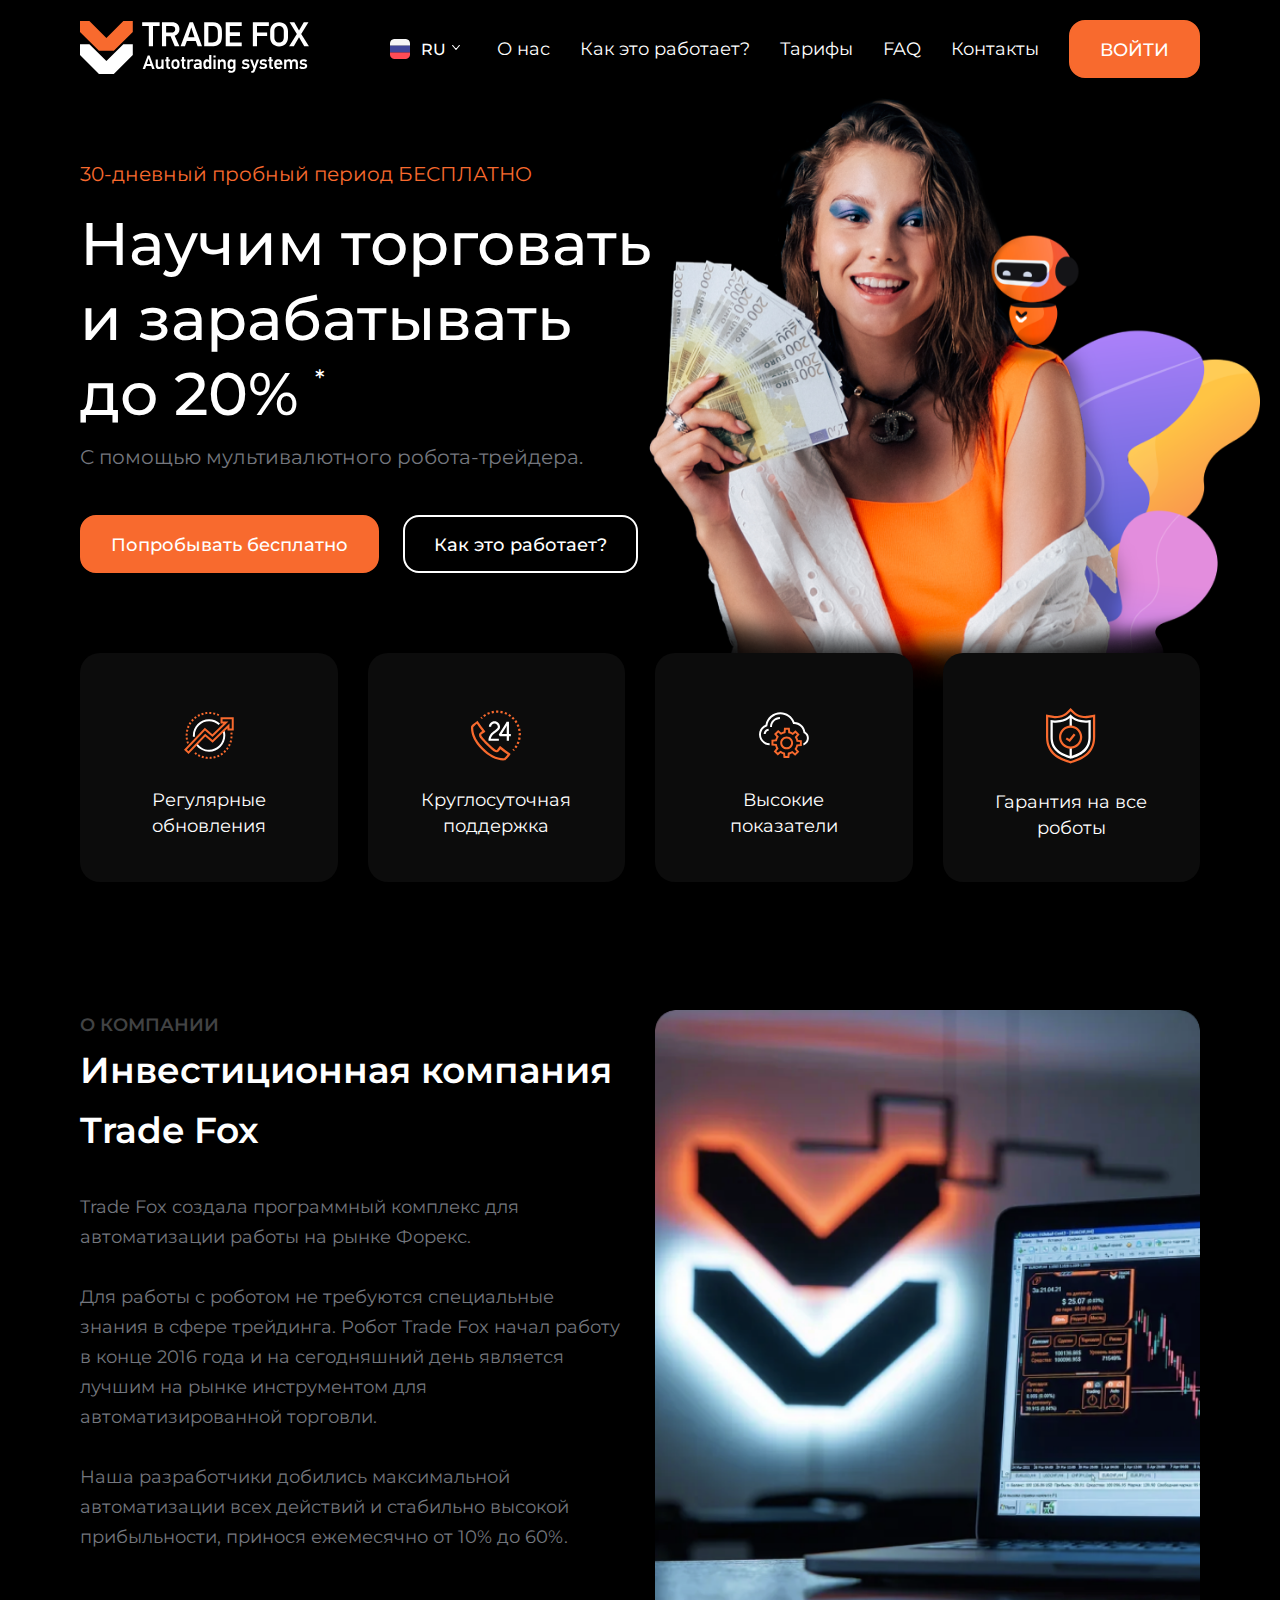
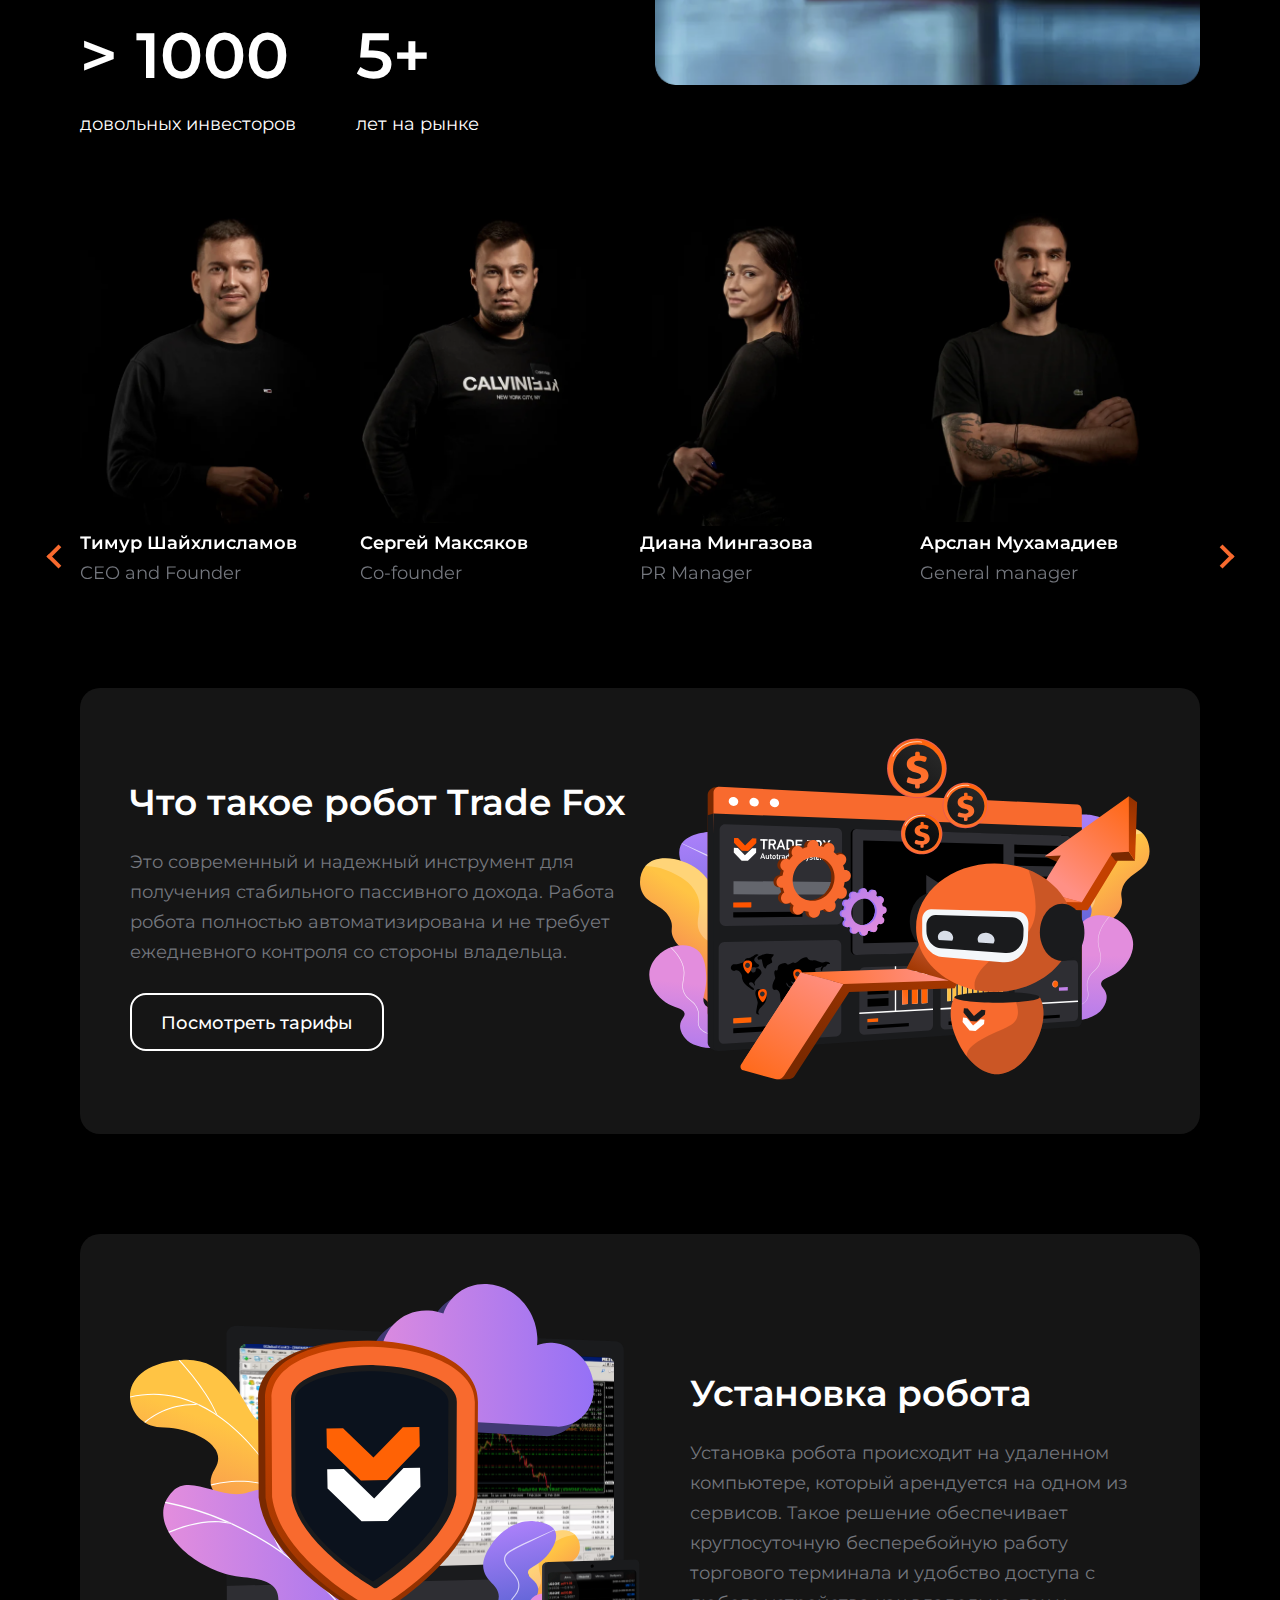
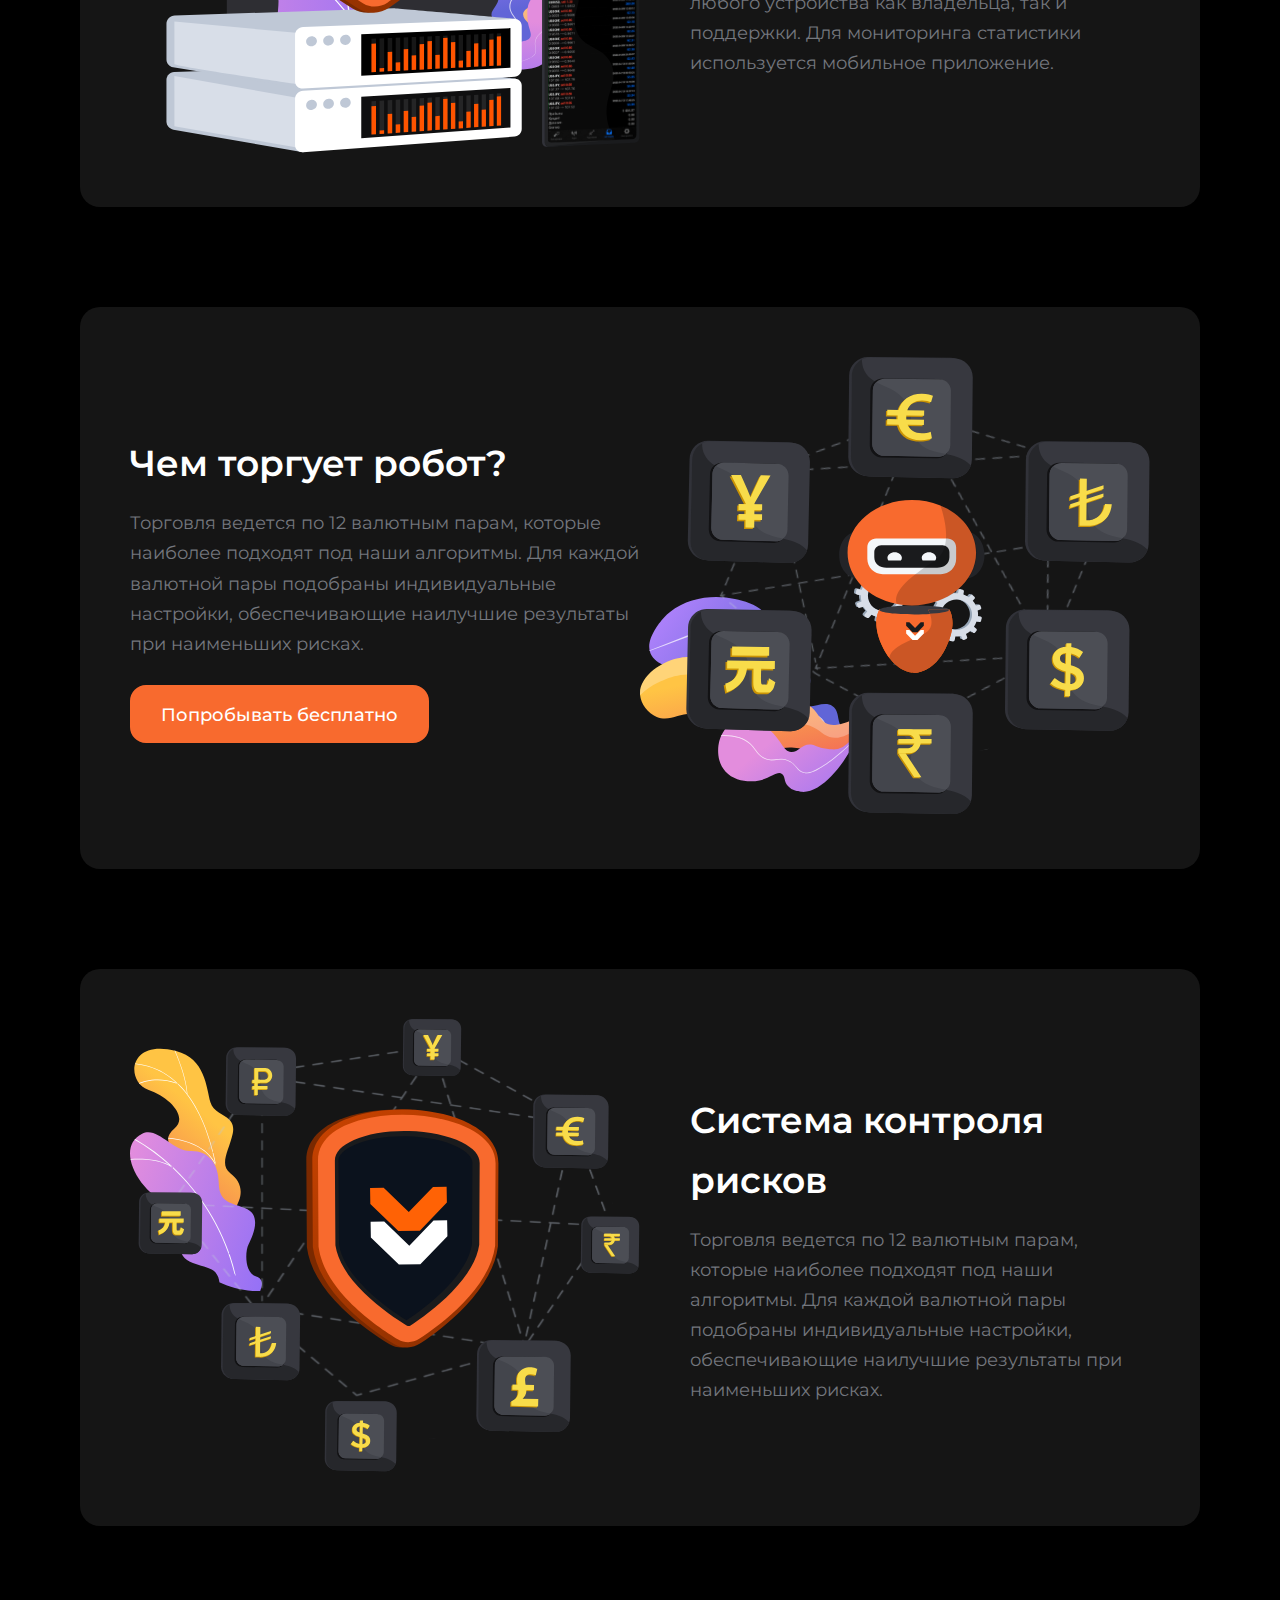
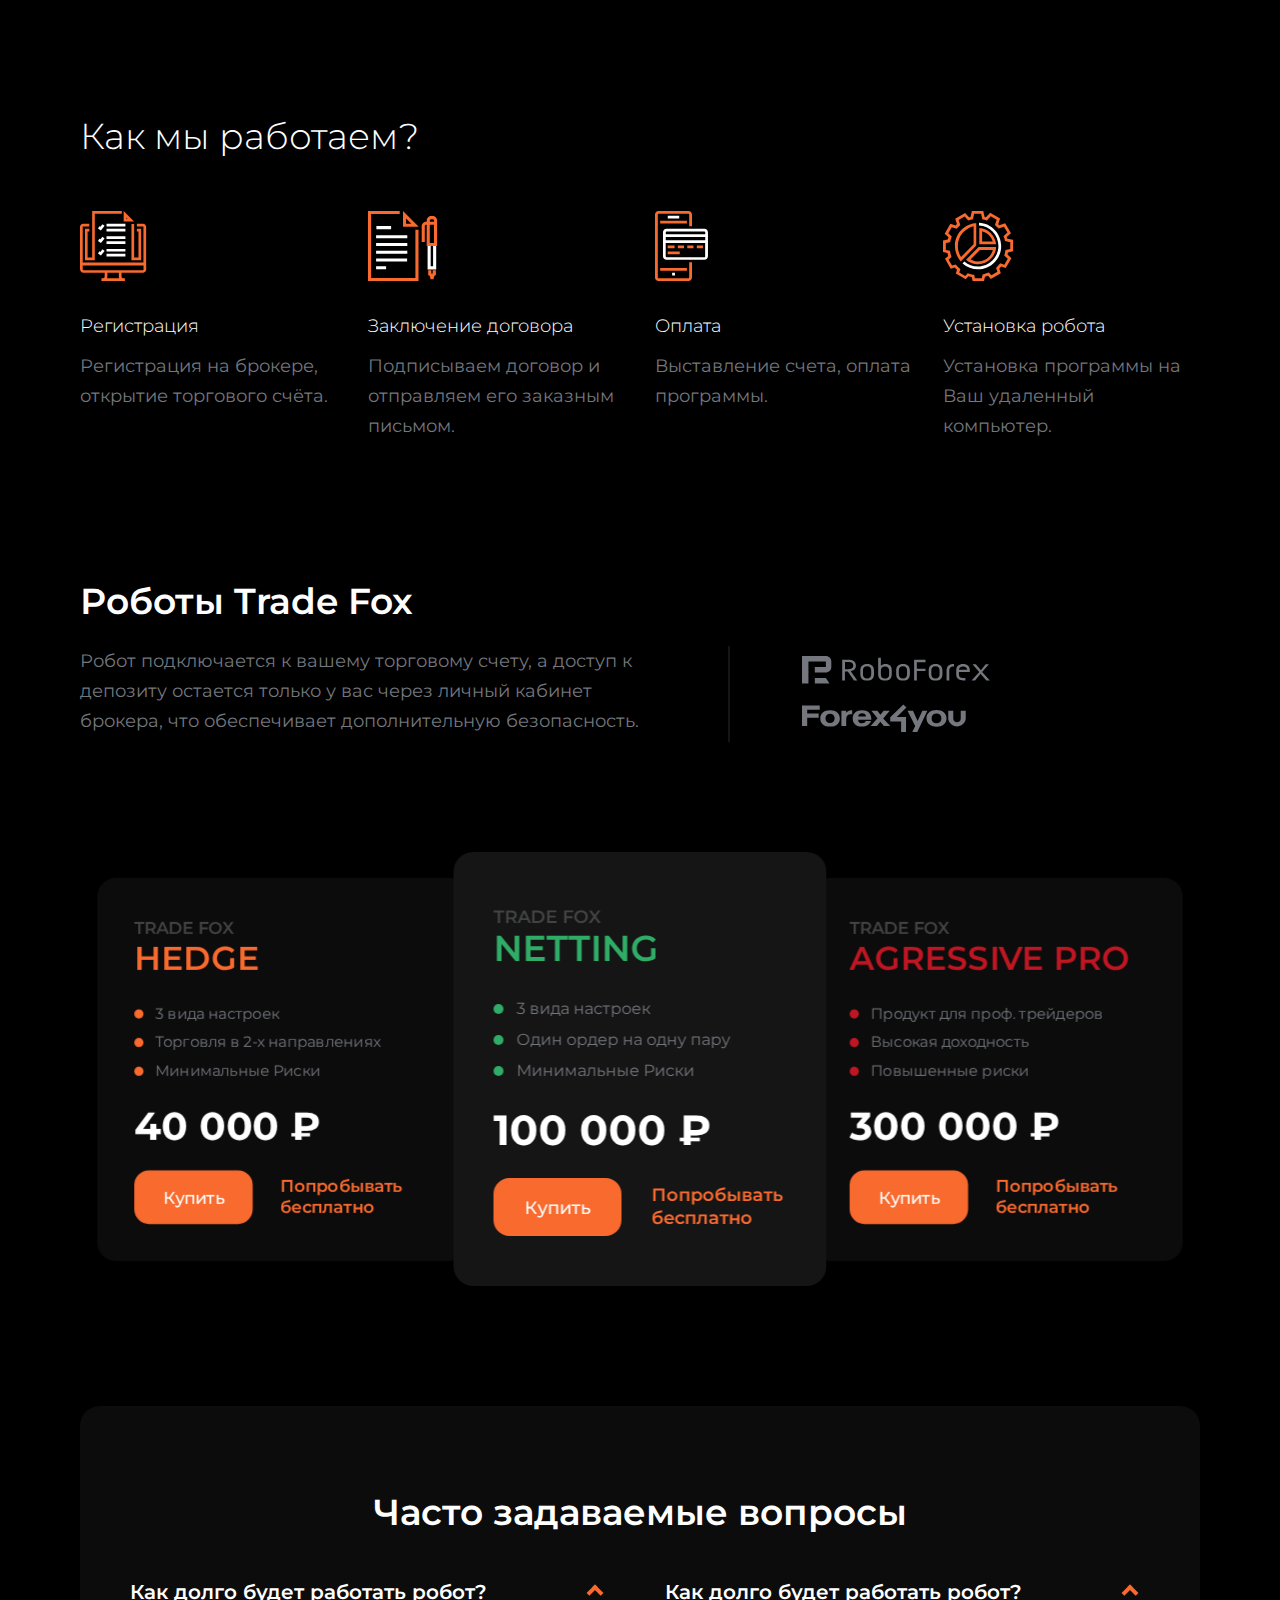
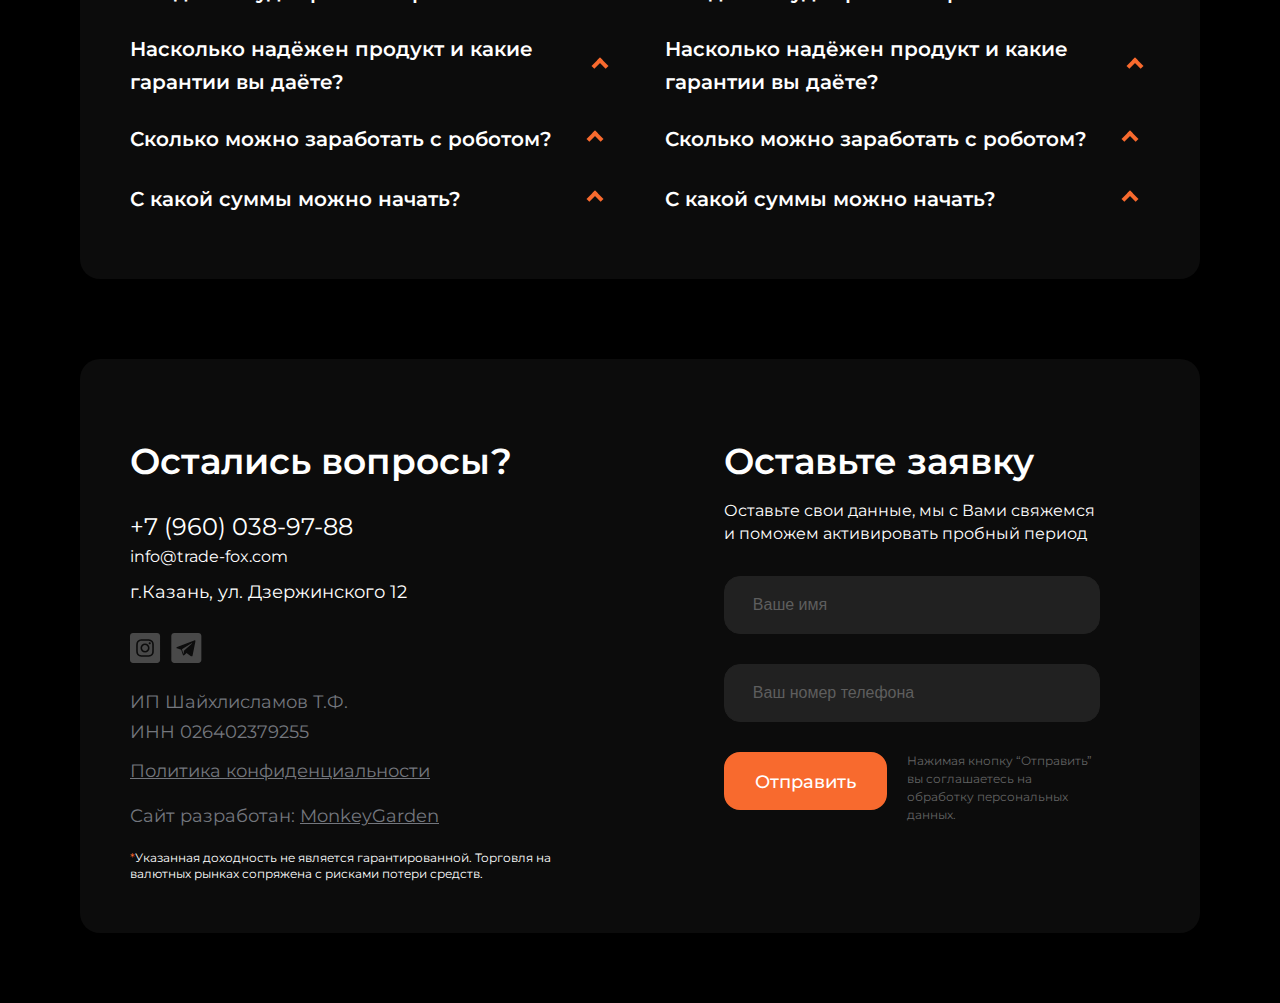
==== index.html @ 2225e4db "adapt" ====
<!DOCTYPE html>
<html lang="ru">
	<head>
			<meta charset="UTF-8" />
			<title>Trade Fox</title>
			<meta name="description" content="Trade Fox">
			<meta name="keywords" content="Trade Fox">
			<meta name="author" content="John Doe">
			<meta name="viewport" content="width=device-width, initial-scale=1.0, user-scalable=no" />
			<link rel="stylesheet" href="./styles/default.css" />
			<link rel="stylesheet" href="./styles/swiper-bundle.min.css"/>
			<link rel="stylesheet" href="./styles/first-paint.css" />
			<link rel="stylesheet" href="./styles/select2.min.css" />
			<link rel="stylesheet" href="./styles/styles.css" /> 
	</head>
	<body>
		<header class="header">
			<div class="container">
				<div class="header-wrapper">
					<div class="logo">
						<a href="">
							<img src="./assets/logo.svg" width="229" height="53" alt="Логотип">
						</a>
					</div>
					<div class="language-select">
						<select class="language-select-list">
							<option value="RU" selected>RU</option>
							<option value="EN">EN</option>
						</select>
					</div>
					<nav class="navigation-wrapper">
						<ul class="navigation-list">
							<li><a class="hader-link" href="#about-us">О нас</a></li>
							<li><a class="hader-link" href="#how-it-works">Как это работает?</a></li>
							<li><a class="hader-link" href="#tarrifs">Тарифы</a></li>
							<li><a class="hader-link" href="#faq">FAQ</a></li>
							<li><a class="hader-link" href="#contacts">Контакты</a></li>
						</ul>
					</nav>
					<div class="login-wrapper">
						<a href="/" class="button login-button">
						Войти
						<img src="./assets/header-arrow.svg" alt="">
					</a>
					</div>
				</div>
			</div>
		</header>
		<main>
			<div class="hero">
				<div class="container">
					<div class="hero-wrapper">
						<div class="hero-content">
							<p class="hero-subtitle">30-дневный пробный период БЕСПЛАТНО</p>
							<h1 class="hero-title">Научим торговать и зарабатывать до 20% <span>*</span></h1>
							<p class="hero-description">С помощью мультивалютного робота-трейдера.</p>
							<div class="hero-buttons">
								<button class="button">Попробывать бесплатно</button>
								<button class="button button-secondary">Как это работает?</button>
							</div>
						</div>
						<div class="hero-background">
							<picture>
									<img src="./assets/hero.png" srcset="./assets/hero.png 1x, ./assets/hero2x.png 2x" decoding="async" loading="lazy" alt="Научим торговать и зарабатывать до 20%">
								</picture>
						</div>
						<div class="advantages">
							<div class="advantage">
								<img class="advantage-image" src="./assets/advantage1.svg" width="67" height="63" alt="Регулярные обновления">
								<h6 class="advantage-title">Регулярные обновления</h6>
							</div>
							<div class="advantage">
								<img class="advantage-image" src="./assets/advantage2.svg" width="63" height="63" alt="Круглосуточная поддержка">
								<h6 class="advantage-title">Круглосуточная поддержка</h6>
							</div>
							<div class="advantage">
								<img class="advantage-image" src="./assets/advantage3.svg" width="68" height="63" alt="Высокие показатели">
								<h6 class="advantage-title">Высокие показатели</h6>
							</div>
							<div class="advantage">
								<img class="advantage-image" src="./assets/advantage4.svg" width="59" height="66" alt="Гарантия на все роботы">
								<h6 class="advantage-title">Гарантия на все роботы</h6>
							</div>
						</div>
					</div>
				</div>
			</div>
			<div class="about" id="about-us">
				<div class="container">
					<div class="about-wrapper">
						<div class="about-info">
							<div class="about-info-text">
								<h6 class="about-info-subtitle">О КОМПАНИИ</h6>
								<h2 class="about-info-title">Инвестиционная компания Trade Fox</h2>
								<picture class="about-info-image-mobile">
									<img src="./assets/invest-mobile.png" srcset="./assets/invest-mobile.png 1x, ./assets/invest-mobile2x.png 2x" decoding="async" loading="lazy" alt="Инвестиционная компания Trade Fox">
								</picture>
								<p class="about-info-description">
									<span>
										Trade Fox создала программный комплекс для автоматизации работы на рынке Форекс. 
									</span>
									<span>
										Для работы с роботом не требуются специальные знания в сфере трейдинга. Робот Trade Fox начал работу в конце 2016 года и на сегодняшний день является лучшим на рынке инструментом для автоматизированной торговли. 
									</span>
									<span>
										Наша разработчики добились максимальной автоматизации всех действий и стабильно высокой прибыльности, принося ежемесячно от 10% до 60%.
									</span>
								</p>
								<div class="about-numbers">
									<div class="about-numbers-info">
										<h3 class="about-numbers-title">> 1000</h3>
										<p class="about-numbers-description">довольных инвесторов</p>
									</div>
									<div class="about-numbers-info">
										<h3 class="about-numbers-title">5+</h3>
										<p class="about-numbers-description">лет на рынке</p>
									</div>
								</div>
							</div>
							<div class="about-info-image">
								<picture>
									<img src="./assets/invest.png" srcset="./assets/invest.png 1x, ./assets/invest2x.png 2x" decoding="async" loading="lazy" alt="Инвестиционная компания Trade Fox">
								</picture>
							</div>
						</div>
						<div class="slider-wrapper">
							<div class="our-team-slider swiper">
								<div class="our-team swiper-wrapper">
									<div class="swiper-slide person">
										<picture>
											<img src="./assets/team1.png" srcset="./assets/team1.png 2x" decoding="async" loading="lazy" alt="Тимур Шайхлисламов">
										</picture>
										<h6 class="person-name">Тимур Шайхлисламов</h6>
										<p class="person-position">CEO and Founder</p>
									</div>
									
									<div class="swiper-slide person">
										<picture>
											<img src="./assets/team2.png" srcset="./assets/team2.png 2x" decoding="async" loading="lazy" alt="Сергей Максяков">
										</picture>
										<h6 class="person-name">Сергей Максяков</h6>
										<p class="person-position">Co-founder</p>
									</div>
									<div class="swiper-slide person">
										<picture>
											<img src="./assets/team3.png" srcset="./assets/team3.png 2x" decoding="async" loading="lazy" alt="Диана Мингазова">
										</picture>
										<h6 class="person-name">Диана Мингазова</h6>
										<p class="person-position">PR Manager</p>
									</div>
									<div class="swiper-slide person">
										<picture>
											<img src="./assets/team4.png" srcset="./assets/team4.png 2x" decoding="async" loading="lazy" alt="Арслан Мухамадиев">
										</picture>
										<h6 class="person-name">Арслан Мухамадиев</h6>
										<p class="person-position">General manager</p>
									</div>
								</div>
								
							</div>
							<div class="swiper-button-prev"></div>
							<div class="swiper-button-next"></div>
							<div class="team-pagination dot-pagination"></div>
						</div>
						
					</div>
				</div>
			</div>
			<div class="how-it-works">
				<div class="container">
					<div class="how-it-works-wrapper">
						<div class="how-it-works-info-block">
							<div class="how-it-works-info">
								<h3 class="how-it-works-title">Что такое робот Trade Fox</h3>
								<p class="how-it-works-description">
									Это современный и надежный инструмент для получения стабильного пассивного дохода. Работа робота полностью автоматизирована и не требует ежедневного контроля со стороны владельца.
								</p>
								<button class="button button-secondary">Посмотреть тарифы</button>
							</div>
							<div class="how-it-works-image">
								<img src="./assets/info1.svg" width="564" height="378" alt="Что такое робот Trade Fox">
							</div>
						</div>
						<div class="how-it-works-info-block reverse">
							<div class="how-it-works-info">
								<h3 class="how-it-works-title">Установка робота</h3>
								<p class="how-it-works-description">
									Установка робота происходит на удаленном компьютере, который арендуется на одном из сервисов. Такое решение обеспечивает круглосуточную бесперебойную работу торгового терминала и удобство доступа с любого устройства как владельца, так и поддержки. Для мониторинга статистики используется мобильное приложение.
								</p>
							</div>
							<div class="how-it-works-image">
								<img src="./assets/info2.svg" width="471" height="433" alt="Установка робота">
							</div>
						</div>
						<div class="how-it-works-info-block">
							<div class="how-it-works-info">
								<h3 class="how-it-works-title">Чем торгует робот?</h3>
								<p class="how-it-works-description">
									Торговля ведется по 12 валютным парам, которые наиболее подходят под наши алгоритмы. Для каждой валютной пары подобраны индивидуальные настройки, обеспечивающие наилучшие результаты при наименьших рисках.
								</p>
								<button class="button">Попробывать бесплатно</button>
							</div>
							<div class="how-it-works-image">
								<img src="./assets/info3.svg" width="539" height="484" alt="Что такое робот Trade Fox">
							</div>
						</div>
						<div class="how-it-works-info-block reverse">
							<div class="how-it-works-info">
								<h3 class="how-it-works-title">Система контроля рисков</h3>
								<p class="how-it-works-description">
									Торговля ведется по 12 валютным парам, которые наиболее подходят под наши алгоритмы. Для каждой валютной пары подобраны индивидуальные настройки, обеспечивающие наилучшие результаты при наименьших рисках.
								</p>
							</div>
							<div class="how-it-works-image">
								<img src="./assets/info4.svg" width="533" height="473" alt="Установка робота">
							</div>
						</div>
					</div>
				</div>
			</div>
			<div class="working-cycle" id="how-it-works">
				<div class="container">
					<div class="working-cycle-wrapper">
						<h2 class="working-cycle-title">Как мы работаем?</h2>
						<div class="working-cycle-items">
							<div class="working-cycle-item">
								<img src="./assets/works1.svg" width="67" height="70" alt="Регистрация">
								<h6 class="working-cycle-title">Регистрация</h6>
								<p class="working-cycle-description">Регистрация на брокере, открытие торгового счёта.</p>
							</div>
							<div class="working-cycle-item">
								<img src="./assets/works2.svg" width="70" height="70" alt="Заключение договора">
								<h6 class="working-cycle-title">Заключение договора</h6>
								<p class="working-cycle-description">Подписываем договор и отправляем его заказным письмом.</p>
							</div>
							<div class="working-cycle-item">
								<img src="./assets/works3.svg" width="53" height="70" alt="Оплата">
								<h6 class="working-cycle-title">Оплата</h6>
								<p class="working-cycle-description">Выставление счета, оплата программы.</p>
							</div>
							<div class="working-cycle-item">
								<img src="./assets/works4.svg" width="71" height="70" alt="Установка робота">
								<h6 class="working-cycle-title">Установка робота</h6>
								<p class="working-cycle-description">Установка программы на Ваш удаленный компьютер.</p>
							</div>
						</div>
					</div>
				</div>
			</div>
			<div class="robots" id="tarrifs">
				<div class="container">
					<div class="robots-wrapper">
						<div class="robots-info">
							<h2 class="tobots-title">Роботы Trade Fox</h2>
							<div class="robots-about">
								<div class="tobots-text">
									<p class="robots-description">
										Робот подключается к вашему торговому счету, а доступ к депозиту остается только у вас через личный кабинет брокера, что обеспечивает дополнительную безопасность.
									</p>
								</div>
								<div class="robots-logos">
									<img src="./assets/robots-logo1.svg" width="188" height="28" alt="RoboForex">
									<img src="./assets/robots-logo2.svg" width="164" height="28" alt="Forex4You">
								</div>
							</div>
							
						</div>
						<div class="robots-slider swiper our-plans-slider">
							<div class="swiper-wrapper">
								<div class="swiper-slide">
									<div class="card accent">
										<h6 class="card-subtitle">TRADE FOX</h6>
										<h3 class="card-title">HEDGE</h3>
										<ul class="card-list">
											<li><p>3 вида настроек</p></li>
											<li><p>Торговля в 2-х направлениях</p></li>
											<li><p>Минимальные Риски</p></li>
										</ul>
										<p class="card-price">40 000 ₽</p>
										<div class="card-buttons">
											<button class="button">Купить</button>
											<a href="">Попробывать бесплатно</a>
										</div>
									</div>
								</div>
								<div class="swiper-slide">
									<div class="card green">
										<h6 class="card-subtitle">TRADE FOX</h6>
										<h3 class="card-title">NETTING</h3>
										<ul class="card-list">
											<li><p>3 вида настроек</p></li>
											<li><p>Один ордер на одну пару</p></li>
											<li><p>Минимальные Риски</p></li>
										</ul>
										<p class="card-price">100 000 ₽</p>
										<div class="card-buttons">
											<button class="button">Купить</button>
											<a href="">Попробывать бесплатно</a>
										</div>
									</div>
								</div>
								<div class="swiper-slide">
									<div class="card red">
										<h6 class="card-subtitle">TRADE FOX</h6>
										<h3 class="card-title">AGRESSIVE PRO</h3>
										<ul class="card-list">
											<li><p>Продукт для проф. трейдеров</p></li>
											<li><p>Высокая доходность</p></li>
											<li><p>Повышенные риски</p></li>
										</ul>
										<p class="card-price">300 000 ₽</p>
										<div class="card-buttons">
											<button class="button">Купить</button>
											<a href="">Попробывать бесплатно</a>
										</div>
									</div>
								</div>
							</div>
							<div class="swiper-pagination dot-pagination"></div>
						</div>
					</div>
				</div>
			</div>
			<div class="questions" id="faq">
				<div class="container">
					<div class="questions-wrapper">
						<h2 class="questions-title">Часто задаваемые вопросы</h2>
						<div class="questions-list">
							<div class="question">
								<details>
									<summary>
										<h5 class="question-title">Как долго будет работать робот?
											<span class="arrow"></span>
										</h5>
									</summary>
									<p class="question-description">
										Продукт успешно работает и показывает стабильные результаты с 2017 года, постоянно совершенствуется, как в плане доходности, так и в плане надежности. Гарантий на высокодоходные инвестиции не бывает, поэтому нужно оценивать свои возможности при пополнении депозита и оценивать риски. К тому же, если продукт не будет работать, мы вернём за него деньги.</p>
								</details>
							</div>
							<div class="question">
								<details>
									<summary>
										<h5 class="question-title">Как долго будет работать робот?
											<span class="arrow"></span>
										</h5>
									</summary>
									<p class="question-description">
										Продукт успешно работает и показывает стабильные результаты с 2017 года, постоянно совершенствуется, как в плане доходности, так и в плане надежности. Гарантий на высокодоходные инвестиции не бывает, поэтому нужно оценивать свои возможности при пополнении депозита и оценивать риски. К тому же, если продукт не будет работать, мы вернём за него деньги.</p>
								</details>
							</div>
							<div class="question">
								<details>
									<summary>
										<h5 class="question-title">Насколько надёжен продукт и какие гарантии вы даёте?
											<span class="arrow"></span>
										</h5>
									</summary>
									<p class="question-description">
										Продукт успешно работает и показывает стабильные результаты с 2017 года, постоянно совершенствуется, как в плане доходности, так и в плане надежности. Гарантий на высокодоходные инвестиции не бывает, поэтому нужно оценивать свои возможности при пополнении депозита и оценивать риски. К тому же, если продукт не будет работать, мы вернём за него деньги.</p>
								</details>
							</div>
							<div class="question">
								<details>
									<summary>
										<h5 class="question-title">Насколько надёжен продукт и какие гарантии вы даёте?
											<span class="arrow"></span>
										</h5>
									</summary>
									<p class="question-description">
										Продукт успешно работает и показывает стабильные результаты с 2017 года, постоянно совершенствуется, как в плане доходности, так и в плане надежности. Гарантий на высокодоходные инвестиции не бывает, поэтому нужно оценивать свои возможности при пополнении депозита и оценивать риски. К тому же, если продукт не будет работать, мы вернём за него деньги.</p>
								</details>
							</div>
							<div class="question">
								<details>
									<summary>
										<h5 class="question-title">
											Сколько можно заработать с роботом?
											<span class="arrow"></span>
										</h5>
									</summary>
									<p class="question-description">
										Продукт успешно работает и показывает стабильные результаты с 2017 года, постоянно совершенствуется, как в плане доходности, так и в плане надежности. Гарантий на высокодоходные инвестиции не бывает, поэтому нужно оценивать свои возможности при пополнении депозита и оценивать риски. К тому же, если продукт не будет работать, мы вернём за него деньги.</p>
								</details>
							</div>
							<div class="question">
								<details>
									<summary>
										<h5 class="question-title">
											Сколько можно заработать с роботом?
											<span class="arrow"></span>
										</h5>
									</summary>
									<p class="question-description">
										Продукт успешно работает и показывает стабильные результаты с 2017 года, постоянно совершенствуется, как в плане доходности, так и в плане надежности. Гарантий на высокодоходные инвестиции не бывает, поэтому нужно оценивать свои возможности при пополнении депозита и оценивать риски. К тому же, если продукт не будет работать, мы вернём за него деньги.</p>
								</details>
							</div>
							<div class="question">
								<details>
									<summary>
										<h5 class="question-title">
											С какой суммы можно начать?
											<span class="arrow"></span>
										</h5>
									</summary>
									<p class="question-description">
										Продукт успешно работает и показывает стабильные результаты с 2017 года, постоянно совершенствуется, как в плане доходности, так и в плане надежности. Гарантий на высокодоходные инвестиции не бывает, поэтому нужно оценивать свои возможности при пополнении депозита и оценивать риски. К тому же, если продукт не будет работать, мы вернём за него деньги.</p>
								</details>
							</div>
							<div class="question">
								<details>
									<summary>
										<h5 class="question-title">
										С какой суммы можно начать?
										<span class="arrow"></span>
									</h5>
									</summary>
									<p class="question-description">
										Продукт успешно работает и показывает стабильные результаты с 2017 года, постоянно совершенствуется, как в плане доходности, так и в плане надежности. Гарантий на высокодоходные инвестиции не бывает, поэтому нужно оценивать свои возможности при пополнении депозита и оценивать риски. К тому же, если продукт не будет работать, мы вернём за него деньги.</p>
								</details>
							</div>		
						</div>
					</div>
				</div>
			</div>
		</main>
		<footer class="footer" id="contacts">
			<div class="container">
				<div class="footer-wrapper">
					<div class="footer-info">
						<h2 class="footer-title">Остались вопросы?</h2>
						<a href="tel:+79600389788" class="phone-link">+7 (960) 038-97-88</a>
						<a href="mailto:info@trade-fox.com" class="white-link">info@trade-fox.com</a>
						<p class="white-text address">г.Казань, ул. Дзержинского 12</p>
						<ul class="social-links">
							<li>
								<a href="">
									<img src="./assets/social1.svg" width="31" height="30" alt="Instagram">
								</a>
							</li>
							<li>
								<a href="">
									<img src="./assets/social2.svg" width="31" height="30" alt="Telegram">
								</a>
							</li>
						</ul>
						<p class="footer-text ip-info">ИП Шайхлисламов Т.Ф. ИНН 026402379255</p>
						<a href="" class="footer-link">Политика конфиденциальности</a>
						<p class="footer-text develop">
							Сайт разработан: 
							<a href="" class="footer-link">MonkeyGarden</a>
						</p>
						<span class="small-text"><span>*</span>Указанная доходность не является гарантированной. Торговля на валютных рынках сопряжена с рисками потери средств.</span>
					</div>
					<div class="footer-form">
						<h2 class="footer-title">Оставьте заявку</h2>
						<p class="white-text">Оставьте свои данные, мы с Вами свяжемся и поможем активировать пробный период</p>
						<form action="">
							<input name="name" type="text" placeholder="Ваше имя">
							<input pattern="^[+]*[(]{0,1}[0-9]{1,4}[)]{0,1}[-\s\./0-9]*$" type="tel" name="phone" placeholder="Ваш номер телефона" required class="form-input" inputmode="numeric">
							<div class="group-wrapper">
								<button class="button" type="submit">Отправить</button>
								<span class="form-info">Нажимая кнопку “Отправить” вы соглашаетесь на обработку персональных данных.</span>
							</div>
						</form>
					</div>
				</div>
			</div>
		</footer>

		<div class="modal" id="thanks-modal">
			<div class="modal-bg modal-exit"></div>
			<div class="modal-container">
				<div id="thanks-block" class="modal-thanks">
					<h3 class="modal-thanks-title">Ваша заявка отправлена</h3>
					<p class="modal-thanks-description">
						Отправьте заявку и мы свяжемся с Вами в ближайшее время для уточнения деталей.
					</p>
				</div>
				<button class="modal-close modal-exit"></button>
			</div>
		</div>	

		<script src="./scripts/ts-select2.min.js"></script>
		<script src="./scripts/swiper-bundle.min.js"></script>
		<script src="./scripts/index.js"></script>

	</body>
</html>
---- styles/default.css ----
@import url("https://fonts.googleapis.com/css2?family=Montserrat:wght@400;500;600;700&display=swap");:root{--bg-color: #000000;--bg-color-dark: #151515;--bg-color-darken: #0c0c0c;--title-color: #ffffff;--text-color: #74777E;--green-color: #2FAC66;--red-color: #BE1622;--accent-color: #F86A2E;--text-black: #000000;--button-text-color: #ffffff;--button-color: #ffffff;--button-bg: #F86A2E;--button-bg-hover: #EB4B08;--text-font: 'Montserrat', sans-serif;--block-radius: 20px;--swiper-pagination-bullet-height: 10px;--swiper-pagination-bullet-size: 10px;--h1-font-size: 60px;--h2-font-size: 36px;--h3-font-size: 36px;--h4-font-size: 24px;--h5-font-size: 20px;--h6-font-size: 18px;--p-font-size: 18px;--small-font-size: 16px;--smaller-font-size: 14px;--smallest-font-size: 12px}h1{font-size:var(--h1-font-size);color:var(--title-color);font-weight:600;line-height:1.67}h2{font-size:var(--h2-font-size);color:var(--title-color);font-weight:600;line-height:1.67}h3{font-size:var(--h3-font-size);color:var(--title-color);font-weight:600;line-height:1.67}h4{font-size:var(--h4-font-size);color:var(--title-color);font-weight:600;line-height:1.67}h5{font-size:var(--h5-font-size);color:var(--title-color);font-weight:600;line-height:1.67}h6{font-size:var(--h6-font-size);color:var(--title-color);font-weight:600;line-height:1.67}p{font-size:var(--p-font-size);color:var(--text-color);line-height:1.67}.hidden-md{display:none}*{box-sizing:border-box;margin:0;padding:0;outline:none}*::selection{color:#fff;background-color:var(--accent-color)}body,html{font-size:16px;font-weight:400;color:var(--text-color);font-family:var(--text-font);background-color:var(--bg-color);position:relative}body.no-scroll,html.no-scroll{height:100vh;overflow:hidden}@media screen and (max-width: 1120px){body,html{font-size:14px}}section{overflow:hidden}ul,ol{list-style-position:inside}.container{width:100%;max-width:1150px;margin:0 auto;padding:0 15px}@media screen and (max-width: 767px){.container{padding:0 22px}}.button{display:inline-block;padding:21px 29px 19px;font-weight:500;font-size:18px;line-height:.78;color:var(--button-text-color);background-color:var(--button-bg);border-radius:16px;box-shadow:none;border:2px solid var(--button-bg);appearance:none;cursor:pointer;transition:background-color .3s ease-in-out,border-color .3s ease-in-out,color .3s ease-in-out;font-family:var(--text-font);text-decoration:none}.button:hover{background-color:var(--button-bg-hover);border-color:var(--button-bg-hover)}.button.button-secondary{border-color:var(--button-color);background-color:transparent}.button.button-secondary:hover{border-color:var(--button-color);background-color:var(--button-text-color);color:var(--button-bg)}@media screen and (max-width: 767px){.button{padding:18px 20px;font-size:14px}}@media screen and (max-width: 1120px){:root{--h1-font-size: 48px;--h2-font-size: 30px;--h3-font-size: 30px;--h4-font-size: 18px;--h5-font-size: 20px;--h6-font-size: 18px;--p-font-size: 16px;--small-font-size: 14px;--smaller-font-size: 12px;--smallest-font-size: 12px}}@media screen and (max-width: 767px){:root{--h1-font-size: 32px;--h2-font-size: 24px;--h3-font-size: 24px;--h4-font-size: 24px;--h5-font-size: 16px;--h6-font-size: 14px;--p-font-size: 14px;--small-font-size: 12px;--smaller-font-size: 10px;--smallest-font-size: 10px}}
/*# sourceMappingURL=default.css.map */
---- styles/first-paint.css ----
.header{position:sticky;top:0;left:0;background-color:var(--bg-color);padding:20px 0;z-index:100}@media screen and (max-width: 767px){.header{position:static}}.header-wrapper{display:flex;align-items:center;align-content:center;justify-content:space-between}.language-select{margin-left:auto;margin-right:30px}@media screen and (max-width: 1120px){.language-select{margin-right:25px}}@media screen and (max-width: 767px){.language-select{margin-left:0}}.language-select .selected-element{display:flex;align-items:center;align-content:center;justify-content:center}.language-select .select2-container--default{font-size:16px;font-weight:500}.language-select .select2-container--default.select2-container--open .select2-selection--single .select2-selection__arrow b{margin-top:-3px;transform:rotateX(0)}.language-select .select2-container--default .select2-selection--single{background-color:transparent;border:none;border-radius:0;height:35px}.language-select .select2-container--default .select2-selection--single .select2-selection__rendered{display:inline-block;color:#fff;line-height:35px;padding-left:10px}.language-select .select2-container--default .select2-selection--single .select2-selection__rendered .selection-text{padding-left:11px}.language-select .select2-container--default .select2-selection--single .select2-selection__arrow b{display:block;width:10px;height:10px;background-image:url("../assets/arrow.svg");background-position:center;background-size:contain;border:none;transform:rotateX(180deg);margin-left:-5px;margin-top:-5px;transition:transform .3s ease-in-out}span.select2-container--default{font-size:16px;font-weight:500}span.select2-container--default .select2-dropdown{background-color:transparent;border:none;border-radius:5px !important;overflow:hidden}span.select2-container--default .select2-results__option--highlighted.select2-results__option--selectable{background-color:transparent;color:#fff}span.select2-container--default .select2-results__options{background-color:#2D2E35}span.select2-container--default .select2-results__option{padding:5px 10px;color:#fff}span.select2-container--default .select2-results__option .selected-element{display:flex;align-items:center;align-content:center;justify-content:flex-start;position:relative}span.select2-container--default .select2-results__option .selected-element .selection-text{padding-left:11px}span.select2-container--default .select2-results__option .selected-element:after{content:"";display:block;width:5px;height:5px;border-radius:5px;background-color:transparent;position:absolute;top:50%;right:0;transform:translateY(-50%);transition:background-color .3s ease-in-out}span.select2-container--default .select2-results__option--selected{background-color:transparent}span.select2-container--default .select2-results__option--selected .selected-element:after{background-color:var(--accent-color)}.login-wrapper{display:inline-flex;align-self:center}.login-button{text-transform:uppercase}@media screen and (max-width: 767px){.login-button{font-size:0;margin:0;padding:6px 4px;border-radius:10px}}.login-button img{display:none}@media screen and (max-width: 767px){.login-button img{display:block}}.logo{max-width:40%}@media screen and (max-width: 767px){.logo{display:flex;align-items:center;align-content:center;justify-content:center;width:100%;max-width:123px;margin-bottom:0;margin-right:auto}}.logo a{display:inline-block}.logo a img{max-width:100%}.navigation-wrapper{display:inline-block}@media screen and (max-width: 1120px){.navigation-wrapper{display:none}}.navigation-list{display:flex;list-style-type:none}.navigation-list li{margin-right:30px}.navigation-list li a{font-size:var(--p-font-size);line-height:1.67;color:var(--title-color);text-decoration:none;transition:color .3s ease-in-out}.navigation-list li a:hover{color:var(--accent-color)}.hero{display:flex}.hero-wrapper{display:flex;flex-direction:column;position:relative;padding:60px 0 28px}@media screen and (max-width: 1120px){.hero-wrapper{padding:40px 0 20px}}@media screen and (max-width: 767px){.hero-wrapper{padding:30px 0 0}}.hero-background{position:absolute;top:0;right:-60px;max-width:55%;height:auto;pointer-events:none}.hero-background img,.hero-background picture{width:100%;height:auto}@media screen and (max-width: 1120px){.hero-background{display:none}}.hero-content{position:relative;z-index:1;max-width:52%}@media screen and (max-width: 1120px){.hero-content{max-width:100%}}.hero-buttons{margin-top:40px}.hero-buttons .button+.button{margin-left:20px}@media screen and (max-width: 767px){.hero-buttons{margin-top:30px;flex-direction:column}.hero-buttons .button{width:100%}.hero-buttons .button+.button{margin-left:0;margin-top:10px}}.hero-title{line-height:1.25;font-weight:500;margin-bottom:10px}.hero-title span{font-size:24px;vertical-align:top;position:relative;top:8px}@media screen and (max-width: 767px){.hero-title{--h1-font-size: 28px;margin-top:8px}.hero-title span{display:none}}.hero-subtitle{--p-font-size: 20px;--text-color: var(--accent-color);margin-bottom:15px}@media screen and (max-width: 767px){.hero-subtitle{--p-font-size: 12px}}.hero-description{--p-font-size: 20px}@media screen and (max-width: 767px){.hero-description{--p-font-size: 14px}}.advantages{display:flex;width:100%;gap:30px;margin-top:80px;position:relative;z-index:1}@media screen and (max-width: 1120px){.advantages{flex-wrap:wrap;margin-top:50px}}@media screen and (max-width: 767px){.advantages{gap:12px}}.advantage{display:flex;flex-direction:column;align-content:center;align-items:center;justify-content:center;flex:1 1 25%;padding:50px 50px 40px;background-color:var(--bg-color-darken);border-radius:var(--block-radius)}@media screen and (max-width: 1120px){.advantage{justify-content:flex-start;flex:0 0 calc(50% - 15px);padding:24px 10px}}@media screen and (max-width: 767px){.advantage{flex:0 0 calc(50% - 6px)}}.advantage-image{max-width:50px}.advantage-title{margin-top:21px;font-weight:400;line-height:1.44;text-align:center;color:var(--title-color)}@media screen and (max-width: 767px){.advantage-title{--h6-font-size: 12px;--h6-line-height: 1.4;margin-top:8px}}
/*# sourceMappingURL=first-paint.css.map */
---- styles/styles.css ----
.about-wrapper{padding-top:100px}@media screen and (max-width: 1120px){.about-wrapper{padding-top:60px}}@media screen and (max-width: 767px){.about-wrapper{padding-top:40px}}.about-info{display:flex;gap:30px}.about-info-subtitle{color:#424344;line-height:1.67}.about-numbers{display:flex;gap:60px;margin-top:20px}@media screen and (max-width: 767px){.about-numbers{gap:30px;margin-top:15px}}.about-numbers-title{--h3-font-size: 64px;--h3-line-height: 1.25}@media screen and (max-width: 1120px){.about-numbers-title{--h3-font-size: 50px}}@media screen and (max-width: 767px){.about-numbers-title{--h3-font-size: 37px}}.about-numbers-description{--text-color: var(--title-color)}@media screen and (max-width: 1120px){.about-numbers-description{--p-font-size: 12px}}.about-info-title{font-weight:600}.about-info-description{line-height:1.67;margin-top:32px}@media screen and (max-width: 1120px){.about-info-description{margin-top:25px}}@media screen and (max-width: 767px){.about-info-description{margin-top:15px}}.about-info-description span{display:inline-block;margin-bottom:30px}@media screen and (max-width: 1120px){.about-info-description span{margin-bottom:20px}}@media screen and (max-width: 767px){.about-info-description span{margin-bottom:15px}}.about-info-text{flex:1 1 50%}@media screen and (max-width: 1120px){.about-info-text{flex:1 1 auto;width:100%}}.about-info-image{flex:1 1 50%}.about-info-image picture,.about-info-image img{width:100%;height:auto;border-radius:var(--block-radius)}@media screen and (max-width: 1120px){.about-info-image{display:none}}.about-info-image-mobile{display:none;margin-top:17px;margin-bottom:23px}.about-info-image-mobile img{width:100%;height:auto;border-radius:var(--block-radius)}@media screen and (max-width: 1120px){.about-info-image-mobile{display:block}}.slider-wrapper{position:relative}.slider-wrapper .swiper-button-prev,.slider-wrapper .swiper-button-next{--swiper-navigation-size: 0;top:auto;bottom:20px;font-size:0;width:24px;height:24px;display:flex;align-items:center;align-content:center;justify-content:center;margin:0;padding:0}@media screen and (max-width: 1120px){.slider-wrapper .swiper-button-prev,.slider-wrapper .swiper-button-next{display:none}}.slider-wrapper .swiper-button-prev{left:-34px}.slider-wrapper .swiper-button-prev:before{content:"";display:block;width:13px;height:13px;border:4px solid var(--accent-color);border-bottom:none;border-right:none;transform:rotate(-45deg)}.slider-wrapper .swiper-button-next{right:-34px}.slider-wrapper .swiper-button-next:before{content:"";display:block;width:13px;height:13px;border:4px solid var(--accent-color);border-top:none;border-left:none;transform:rotate(-45deg)}.our-team-slider{padding-top:60px;padding-bottom:0}@media screen and (max-width: 1120px){.our-team-slider{padding-top:40px}}@media screen and (max-width: 767px){.our-team-slider{padding-top:20px}}.person picture{display:block;width:100%;height:329px}@media screen and (max-width: 1120px){.person picture{height:auto}}.person picture img{display:block;width:100%;height:100%;object-fit:contain;border-radius:var(--block-radius)}@media screen and (max-width: 1120px){.person picture img{height:auto}}@media screen and (max-width: 479px){.person-name,.person-position{--h6-font-size: 18px;--p-font-size: 18px;text-align:center}}.how-it-works{margin-top:50px}@media screen and (max-width: 1120px){.how-it-works{margin-top:120px}}.how-it-works-info-block{display:flex;background-color:var(--bg-color-dark);margin-top:100px;min-height:418px;border-radius:var(--block-radius);align-items:center;align-content:center;justify-content:space-between}@media (max-width: 1366px){.how-it-works-info-block{padding:50px}}@media screen and (max-width: 1120px){.how-it-works-info-block{margin-top:95px;flex-direction:column-reverse;padding:0 20px 40px}}.how-it-works-info-block .how-it-works-info{padding:50px}.how-it-works-info-block .how-it-works-info button{margin-top:26px}@media screen and (max-width: 767px){.how-it-works-info-block .how-it-works-info button{width:100%}}@media (max-width: 1366px){.how-it-works-info-block .how-it-works-info{padding:0}}@media screen and (max-width: 1120px){.how-it-works-info-block .how-it-works-info{margin-top:30px}}.how-it-works-info-block .how-it-works-title{margin-bottom:15px;--h3-line-height: 1.28}@media screen and (max-width: 1120px){.how-it-works-info-block .how-it-works-title{--h3-font-size: 22px;margin-bottom:9px}}.how-it-works-info-block .how-it-works-image{position:relative;flex:0 0 41.5%}.how-it-works-info-block .how-it-works-image img{position:absolute;top:50%;left:0;transform:translateY(-50%)}@media (max-width: 1366px){.how-it-works-info-block .how-it-works-image{flex:0 0 50%}.how-it-works-info-block .how-it-works-image img{position:static;transform:none;width:100%;height:100%;object-position:center;object-fit:contain}}@media screen and (max-width: 1120px){.how-it-works-info-block .how-it-works-image{margin-top:-47px}}.how-it-works-info-block.reverse{flex-direction:row-reverse}@media screen and (max-width: 1120px){.how-it-works-info-block.reverse{flex-direction:column-reverse}}@media (max-width: 1366px){.how-it-works-info-block.reverse .how-it-works-info{padding:0 0 0 50px}}@media screen and (max-width: 1120px){.how-it-works-info-block.reverse .how-it-works-info{padding:0}}.how-it-works-info-block.reverse .how-it-works-image{position:relative}.how-it-works-info-block.reverse .how-it-works-image img{position:absolute;top:50%;left:auto;right:0;transform:translateY(-50%)}@media (max-width: 1366px){.how-it-works-info-block.reverse .how-it-works-image{flex:0 0 50%}.how-it-works-info-block.reverse .how-it-works-image img{position:static;transform:none;width:100%;height:100%;object-position:center;object-fit:contain}}@media screen and (max-width: 1120px){.how-it-works-info-block.reverse .how-it-works-image{flex:0 0 100%;max-width:400px}.how-it-works-info-block.reverse .how-it-works-image img{position:static;transform:none;width:100%;height:100%;object-position:center;object-fit:contain}}.working-cycle-wrapper{display:flex;flex-direction:column}.working-cycle{margin-top:150px}@media screen and (max-width: 1120px){.working-cycle{margin-top:100px}}@media screen and (max-width: 767px){.working-cycle{margin-top:70px}}.working-cycle-items{display:flex;margin-top:45px;gap:30px}@media screen and (max-width: 1120px){.working-cycle-items{gap:20px;flex-wrap:wrap}}@media screen and (max-width: 767px){.working-cycle-items{gap:24px 12px}}.working-cycle-item{display:flex;flex-direction:column;flex:1 1 25%;margin-bottom:30px}@media screen and (max-width: 1120px){.working-cycle-item{align-items:center;flex:1 1 calc(50% - 10px);margin-bottom:0}}.working-cycle-title{font-weight:300;margin-top:30px}@media screen and (max-width: 1120px){.working-cycle-title{margin-top:0}}@media screen and (max-width: 767px){.working-cycle-title{--h6-font-size: 12px;text-align:center}}.working-cycle-description{margin-top:10px}@media screen and (max-width: 767px){.working-cycle-description{--p-font-size: 11px;text-align:center}}.robots{margin-top:100px}@media screen and (max-width: 767px){.robots{margin-top:50px}}.robots-info{display:flex;flex-direction:column}.robots-about{display:flex;flex-wrap:wrap;margin-top:15px}@media screen and (max-width: 1120px){.robots-about{flex-direction:column}}.tobots-text{flex:0 0 58%;padding-right:72px;border-right:2px solid var(--bg-color-dark)}@media screen and (max-width: 1120px){.tobots-text{flex:0 0 auto;width:100%;padding:0;border:none}}.robots-logos{display:flex;flex-direction:column;padding-left:72px;flex:1 1 auto}@media screen and (max-width: 1120px){.robots-logos{flex:0 0 auto;width:100%;padding:0;border:none;margin-top:15px}}.robots-logos img{display:block;margin:10px 0}.robots-slider{margin-top:100px;margin-bottom:30px}@media screen and (max-width: 1120px){.robots-slider{margin-top:60px}}@media screen and (max-width: 767px){.robots-slider{margin-top:40px}}@media screen and (max-width: 479px){.robots-slider{margin-top:30px}}.robots-slider .swiper-wrapper{padding:20px 0}.robots-slider .swiper-slide{display:flex;align-items:center;align-content:center;justify-content:center;width:400px;height:100%}@media screen and (max-width: 1120px){.robots-slider .swiper-slide{width:350px}}@media screen and (max-width: 767px){.robots-slider .swiper-slide{width:300px}}@media screen and (max-width: 479px){.robots-slider .swiper-slide{width:200px}}.robots-slider .swiper-slide.swiper-slide-active{width:373px}.robots-slider .swiper-slide.swiper-slide-active .card{padding:50px 40px;background-color:#151515;margin-top:-10px}@media screen and (max-width: 767px){.robots-slider .swiper-slide.swiper-slide-active .card{padding:25px 20px;margin-top:0}}.robots-slider .card{padding:40px;background-color:#0C0C0C;border-radius:var(--block-radius)}.robots-slider .card img{width:100%;object-fit:cover}.robots-slider .card.accent{--title-color: var(--accent-color)}.robots-slider .card.red{--title-color: var(--red-color)}.robots-slider .card.green{--title-color: var(--green-color)}.robots-slider .card-subtitle{--title-color: #424344}.robots-slider .card-title{line-height:.9}.robots-slider .card-price{--p-font-size: 42px;--text-color: #FFFFFF;margin-top:35px;font-weight:700;line-height:30px}@media screen and (max-width: 1120px){.robots-slider .card-price{font-size:36px}}@media screen and (max-width: 767px){.robots-slider .card-price{font-size:30px}}.robots-slider .card-buttons{display:flex;align-items:center;align-content:center;gap:30px;margin-top:33px}@media screen and (max-width: 767px){.robots-slider .card-buttons{gap:15px;margin-top:15px}}.robots-slider .card-buttons a{font-weight:600;font-size:var(--p-font-size);line-height:1.33;color:var(--accent-color);text-decoration:none;transition:color .3s ease-in-out}.robots-slider .card-buttons a:hover{color:#EB4B08}.robots-slider .card-list{list-style-type:none;margin-top:35px}.robots-slider .card-list li{list-style-position:inside;margin-bottom:12px}.robots-slider .card-list li p{--p-color: #74777E;--p-font-size: var(--small-font-size);display:inline-block;line-height:1}.robots-slider .card-list li:before{content:"";display:inline-block;width:10px;height:10px;border-radius:10px;background-color:var(--title-color);line-height:1;margin-right:13px}.questions{margin-top:100px}@media screen and (max-width: 1120px){.questions{margin-top:60px}}@media screen and (max-width: 767px){.questions{margin-top:40px}}@media screen and (max-width: 479px){.questions{margin-top:30px}}.questions-wrapper{padding:76px 25px 40px;background-color:var(--bg-color-darken);border-radius:var(--block-radius)}@media screen and (max-width: 1120px){.questions-wrapper{padding:50px 15px 20px}}@media screen and (max-width: 767px){.questions-wrapper{padding:30px 15px 0}}.questions-title{width:100%;text-align:center;margin-bottom:30px}.questions-list{display:flex;flex-wrap:wrap}.question{width:50%;padding:0 25px 20px}@media screen and (max-width: 1120px){.question{width:100%;padding:0 15px 20px}}@media screen and (max-width: 767px){.question{padding:0 0 20px}}.question details>summary::-webkit-details-marker,.question details>summary::marker{padding:0;display:none}.question details>summary:first-of-type{list-style-type:none}.question details>summary .question-title{display:flex;align-items:center;align-content:center;justify-content:space-between}.question details>summary .question-title span{display:flex;align-items:center;align-content:center;justify-content:center;width:40px;height:40px}.question details>summary .question-title span:before{content:"";box-sizing:border-box;display:block;width:12px;height:12px;border:4px solid var(--accent-color);border-bottom-width:0;border-right-width:0;transform:rotate(45deg);transition:border-width .3s ease-in-out}.question details[open]>summary .question-title span:before{border-top-width:0;border-left-width:0;border-bottom-width:4px;border-right-width:4px}.question details>p{padding:10px 40px 0 20px}@media screen and (max-width: 1120px){.question details>p{padding:10px 0 0 0}}.footer{margin-top:80px;margin-bottom:70px}@media screen and (max-width: 1120px){.footer{margin-top:60px;margin-bottom:40px}}@media screen and (max-width: 767px){.footer{margin-top:30px;margin-bottom:30px}}.footer-wrapper{display:flex;justify-content:space-between;padding:72px 25px 50px;background-color:var(--bg-color-darken);border-radius:var(--block-radius)}@media screen and (max-width: 767px){.footer-wrapper{flex-direction:column-reverse;padding:25px 0}}.footer-wrapper .small-text{line-height:1.4;font-size:var(--smallest-font-size);color:#fff}.footer-wrapper .small-text span{color:#F86A2E}.footer-wrapper .footer-link{font-size:var(--p-font-size);color:var(--p-color);text-decoration:underline;transition:color .3s ease-in-out}.footer-wrapper .footer-link:hover{color:var(--accent-color)}.footer-wrapper .footer-text.develop{margin-top:19px;margin-bottom:18px}.footer-wrapper .white-text,.footer-wrapper .white-link{display:inline-block;line-height:1.44;color:#fff;text-decoration:none}.footer-wrapper .white-text.address,.footer-wrapper .white-link.address{margin-top:12px}.footer-wrapper .white-link{transition:color .3s ease-in-out}.footer-wrapper .white-link:hover{color:var(--accent-color)}.footer-info{display:flex;flex-direction:column;flex:0 0 44.5%;padding:0 25px}@media screen and (max-width: 1120px){.footer-info{padding:0 15px}}@media screen and (max-width: 767px){.footer-info{flex:0 0 auto;width:100%}}.footer-info .ip-info{margin-top:20px;max-width:250px;margin-bottom:13px}.footer-info .phone-link{margin-top:24px;margin-bottom:6px;font-size:24px;line-height:1;color:#fff;text-decoration:none;transition:color .3s ease-in-out}.footer-info .phone-link:hover{color:var(--accent-color)}.footer-form{flex:0 0 44.5%;padding:0 75px 0 25px}@media screen and (max-width: 1120px){.footer-form{padding:0 15px}}@media screen and (max-width: 767px){.footer-form{flex:0 0 auto;width:100%;margin-bottom:15px}}.footer-form form{display:flex;flex-direction:column;margin-top:30px}.footer-form form input{height:58px;caret-color:var(--accent-color);margin-bottom:30px;background-color:#212121;border-radius:16px;font-size:16px;color:#5E5E5E;padding:0 28px;appearance:none;border:1px solid #212121;box-shadow:none}@media screen and (max-width: 479px){.footer-form form input{padding:0 15px;height:50px;margin-bottom:15px}}.footer-form form input::selection{color:#fff;background-color:var(--accent-color)}.footer-form form input::placeholder{color:#5E5E5E}.footer-form .white-text{font-size:var(--small-font-size);margin-top:8px}.footer-form .group-wrapper{display:flex;align-items:flex-start}@media screen and (max-width: 479px){.footer-form .group-wrapper{flex-direction:column}.footer-form .group-wrapper button{width:100%}}.footer-form .group-wrapper span{display:inline-block;padding-left:20px;font-size:var(--smallest-font-size);line-height:1.5;color:#636363}@media screen and (max-width: 479px){.footer-form .group-wrapper span{padding-left:0;padding-top:15px}}.social-links{display:inline-flex;flex-wrap:wrap;margin-top:27px;list-style-type:none}.social-links li{margin-right:10px}.social-links li:last-child{margin-right:0}.swiper-pagination.dot-pagination.swiper-pagination-bullets,.team-pagination.dot-pagination.swiper-pagination-bullets{display:flex;align-items:center;justify-content:center;bottom:0;margin-top:15px}.swiper-pagination.dot-pagination.swiper-pagination-bullets .swiper-pagination-bullet,.team-pagination.dot-pagination.swiper-pagination-bullets .swiper-pagination-bullet{background:#74777E;opacity:1}.swiper-pagination.dot-pagination.swiper-pagination-bullets .swiper-pagination-bullet-active,.team-pagination.dot-pagination.swiper-pagination-bullets .swiper-pagination-bullet-active{background:var(--accent-color)}.modal{display:flex;align-items:center;align-content:center;justify-content:center;position:fixed;top:0;right:0;bottom:0;left:0;opacity:0;visibility:hidden;pointer-events:none;z-index:10000}.modal.open{opacity:1;visibility:visible;pointer-events:visible}.modal-bg{position:absolute;background:rgba(0,0,0,0.8);width:100%;height:100%}.modal-container{width:100%;max-width:600px;border-radius:var(--block-radius);background:#151515;position:relative;padding:60px 40px}.modal-close{--text-color: #ffffff;position:absolute;right:15px;top:15px;width:14px;height:14px;outline:none;appearance:none;color:var(--text-color);background:none;border:0;font-weight:bold;cursor:pointer}.modal-close:before{content:"";position:absolute;width:18px;height:3px;top:5px;left:-2px;background-color:currentColor;-webkit-transform:rotate(45deg);transform:rotate(45deg);border-radius:10px;transition:opacity .3s ease-in-out}.modal-close:after{content:"";position:absolute;width:18px;height:3px;top:5px;left:-2px;background-color:currentColor;-webkit-transform:rotate(135deg);transform:rotate(135deg);border-radius:10px;transition:opacity .3s ease-in-out}.modal-close:hover:before,.modal-close:hover:after{opacity:.6}.modal-content{margin:0 auto;max-width:620px}.modal-content h3{font-weight:300}.modal-content p{margin-top:15px}
/*# sourceMappingURL=styles.css.map */
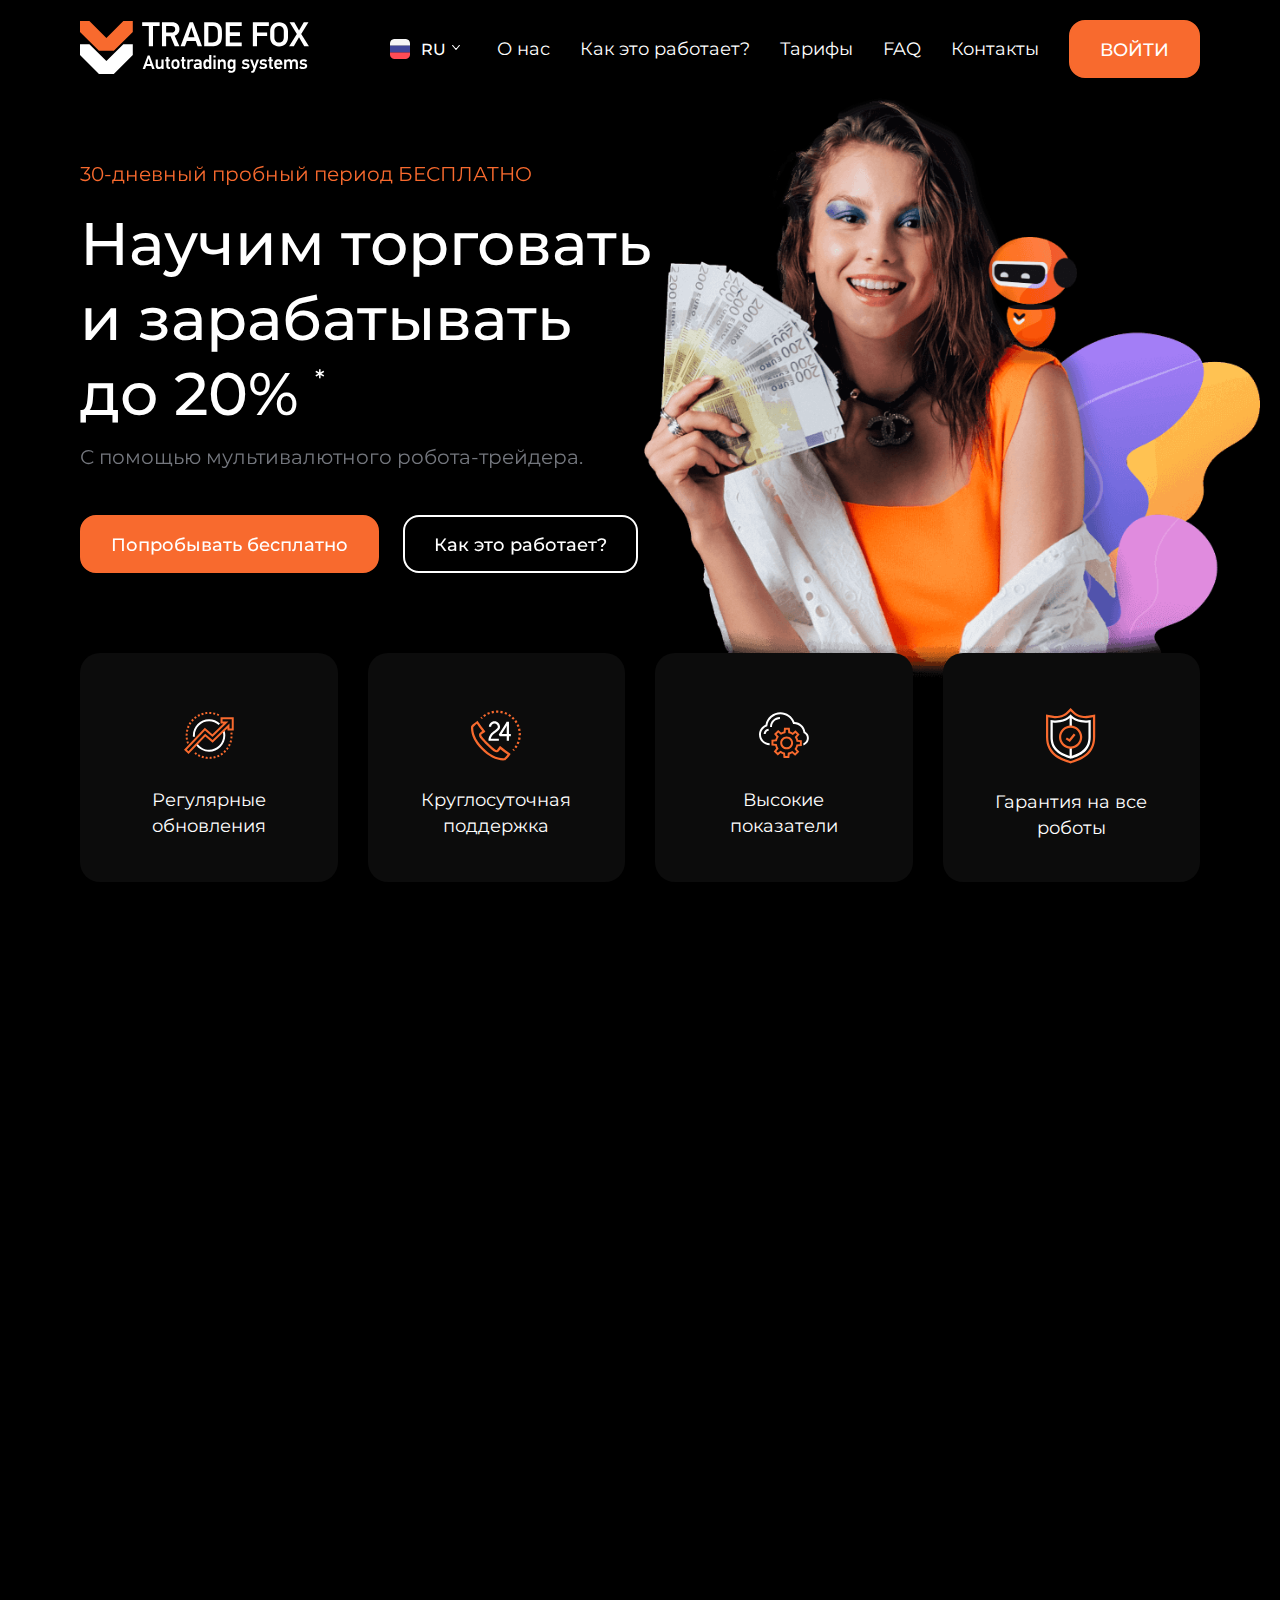
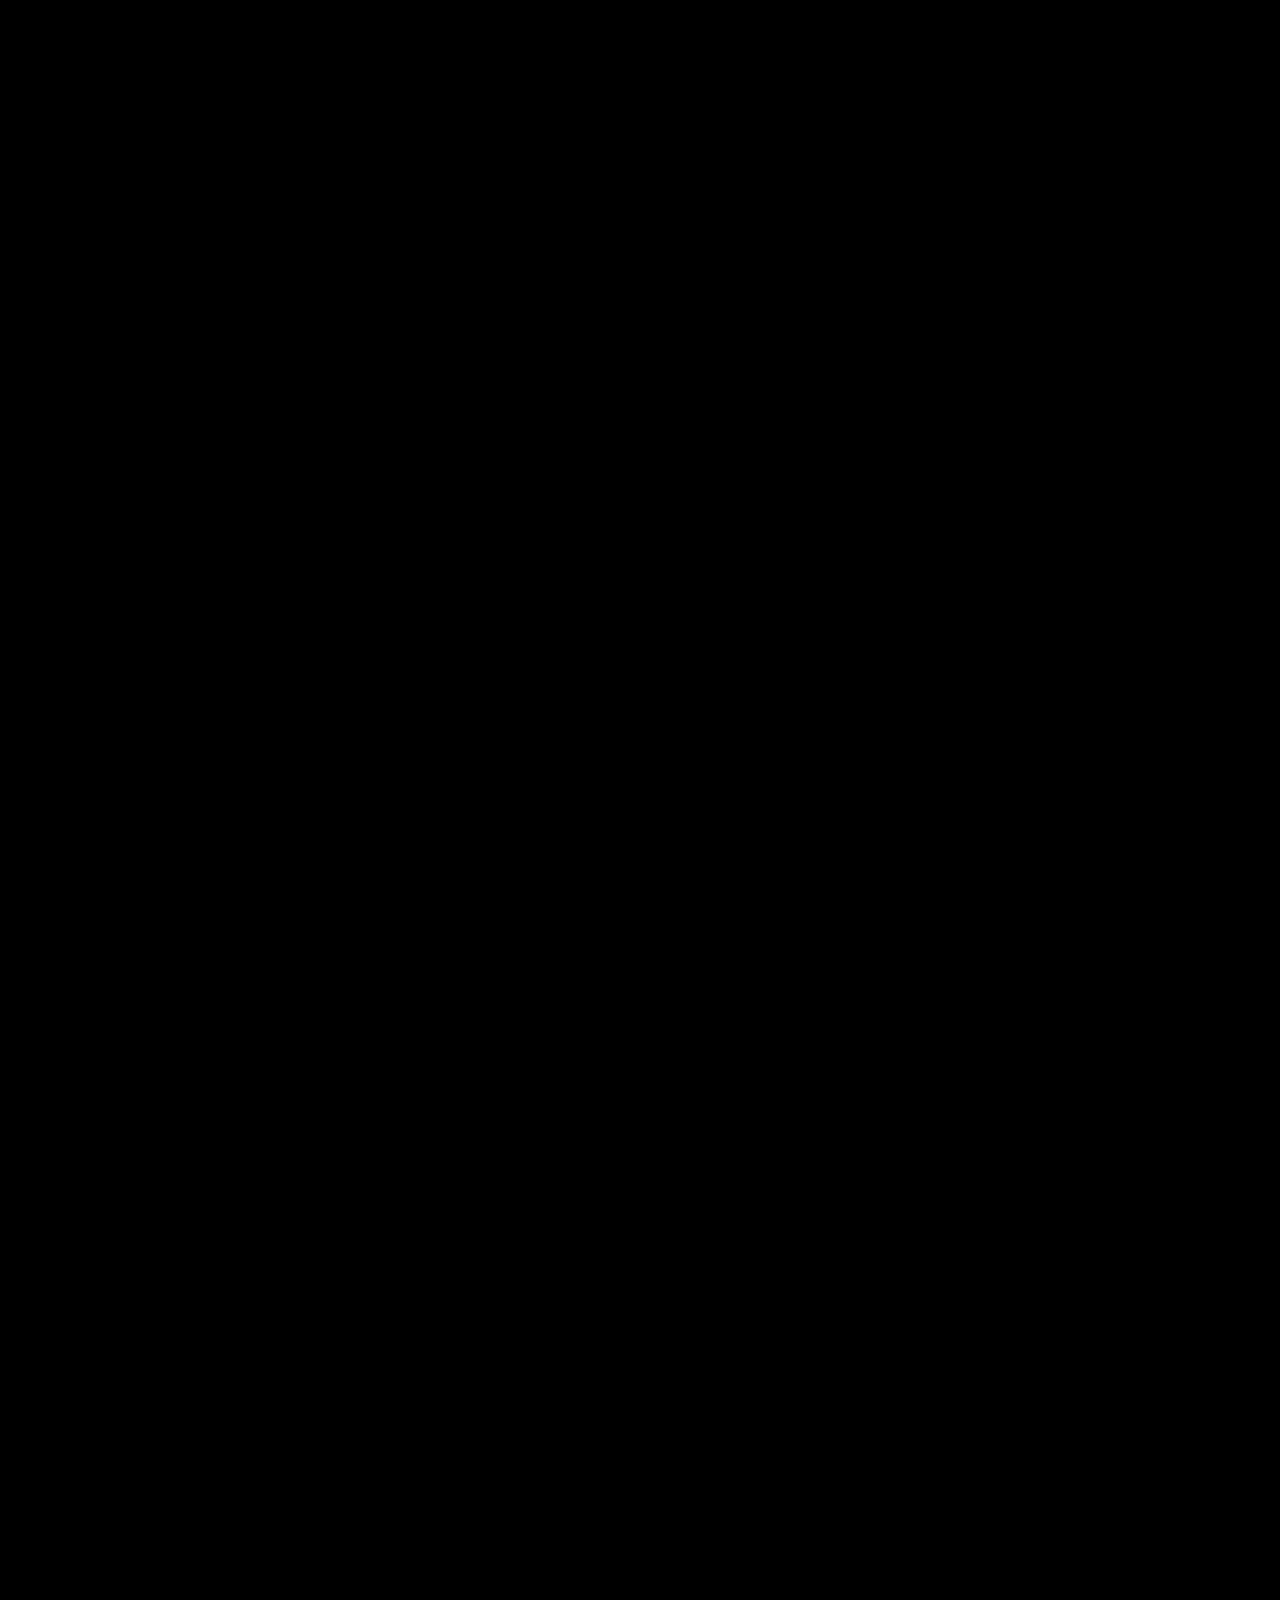
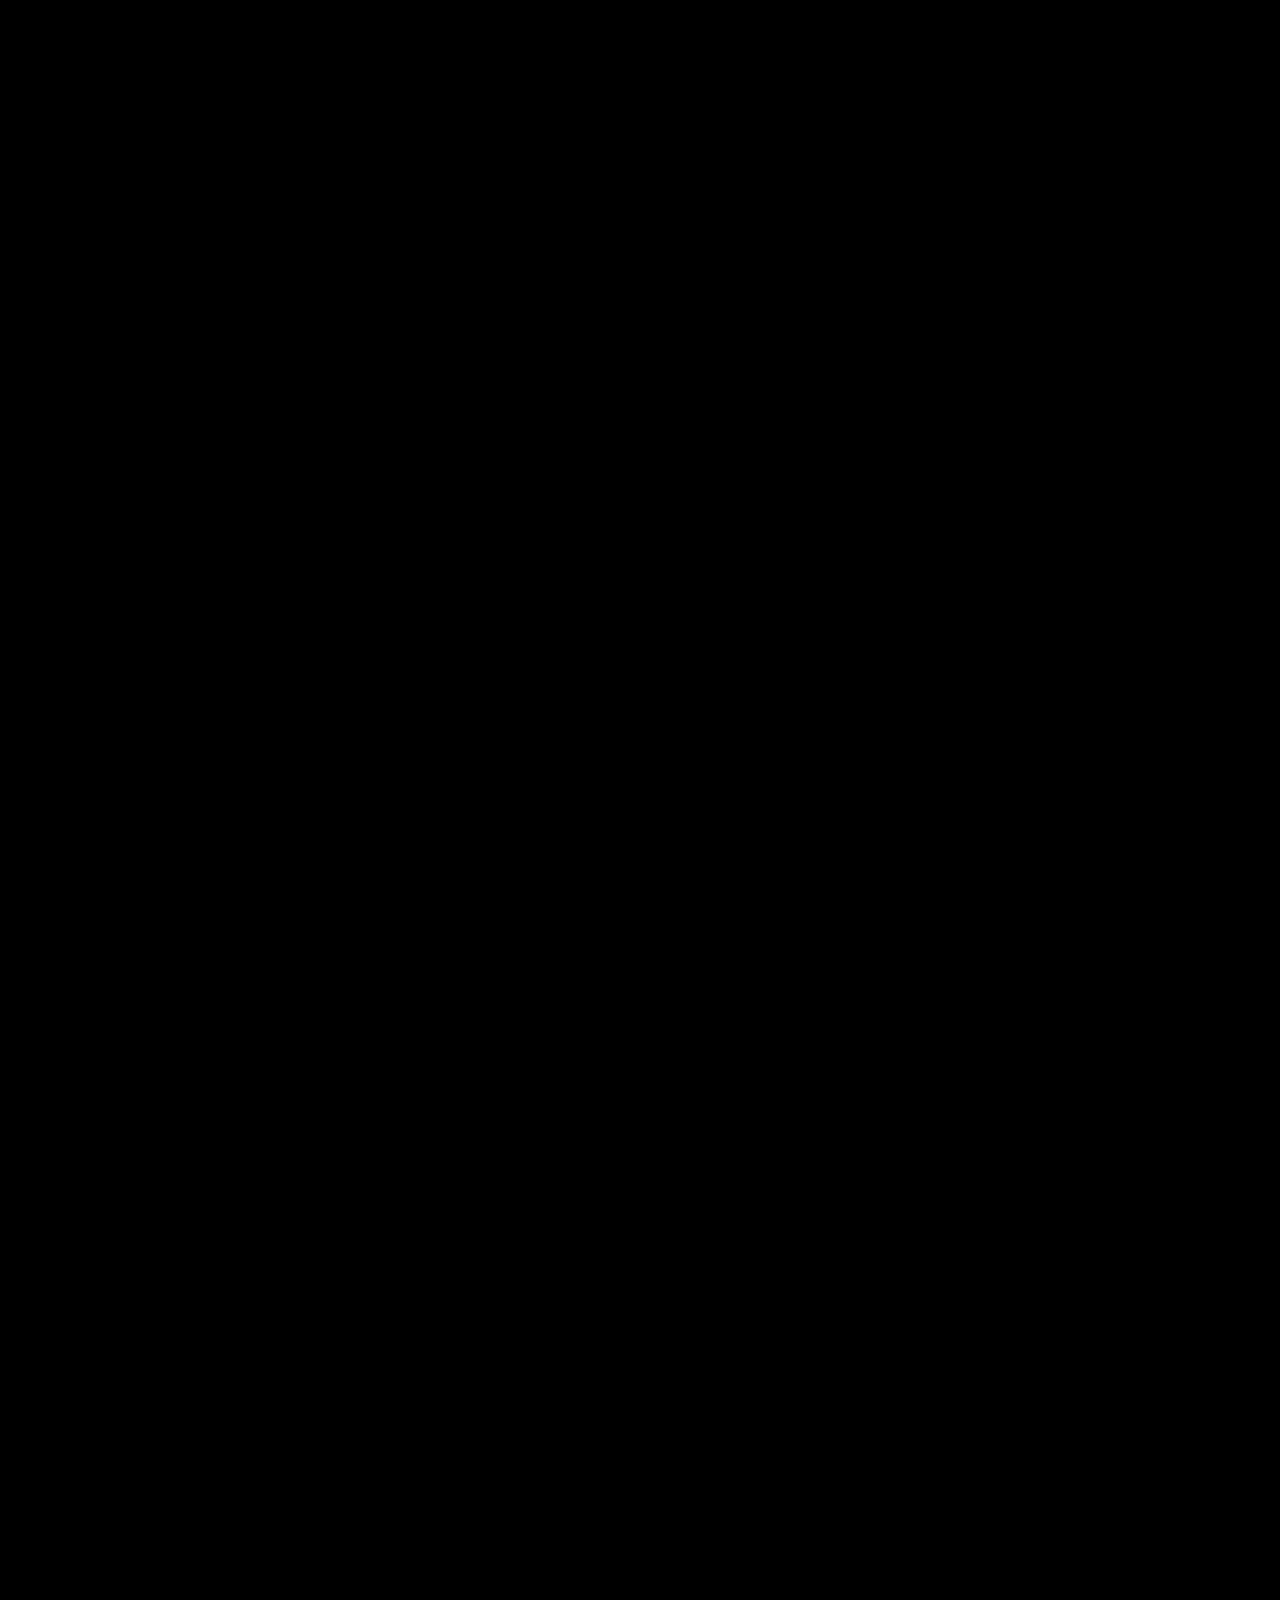
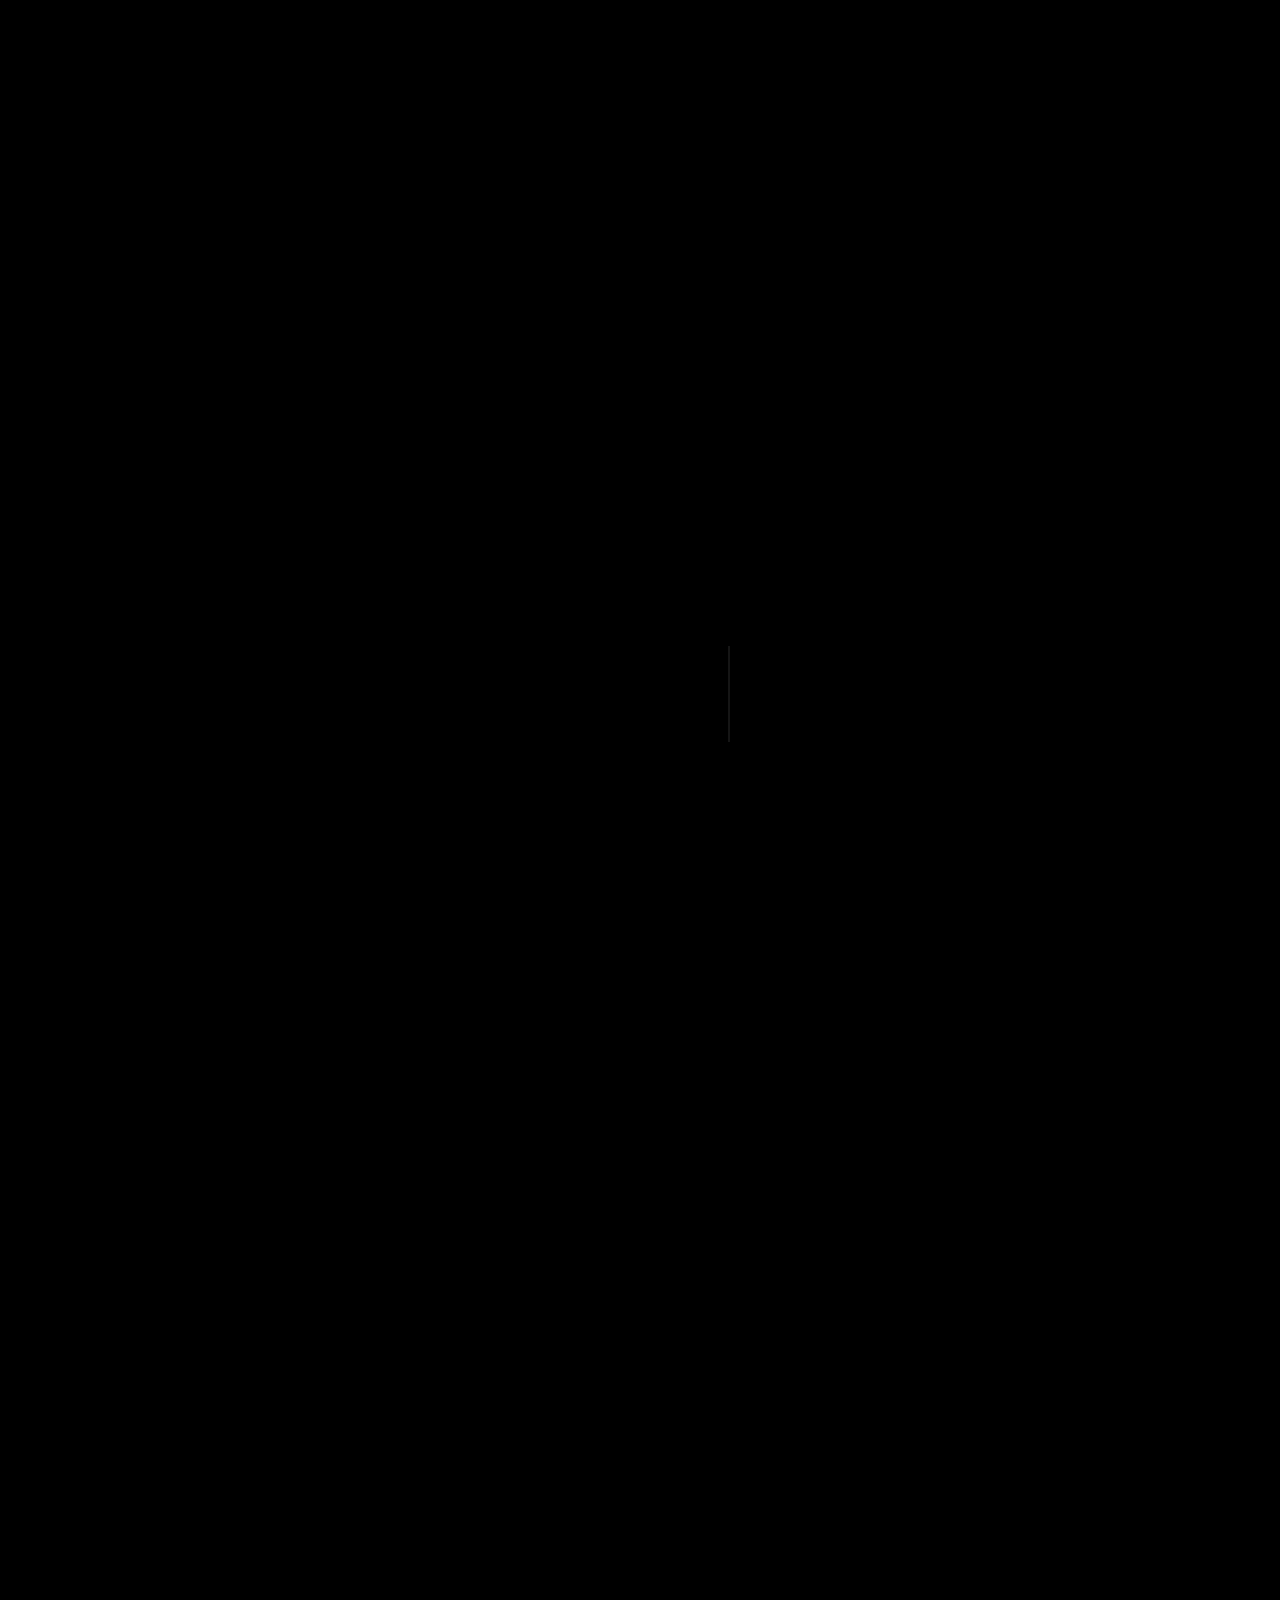
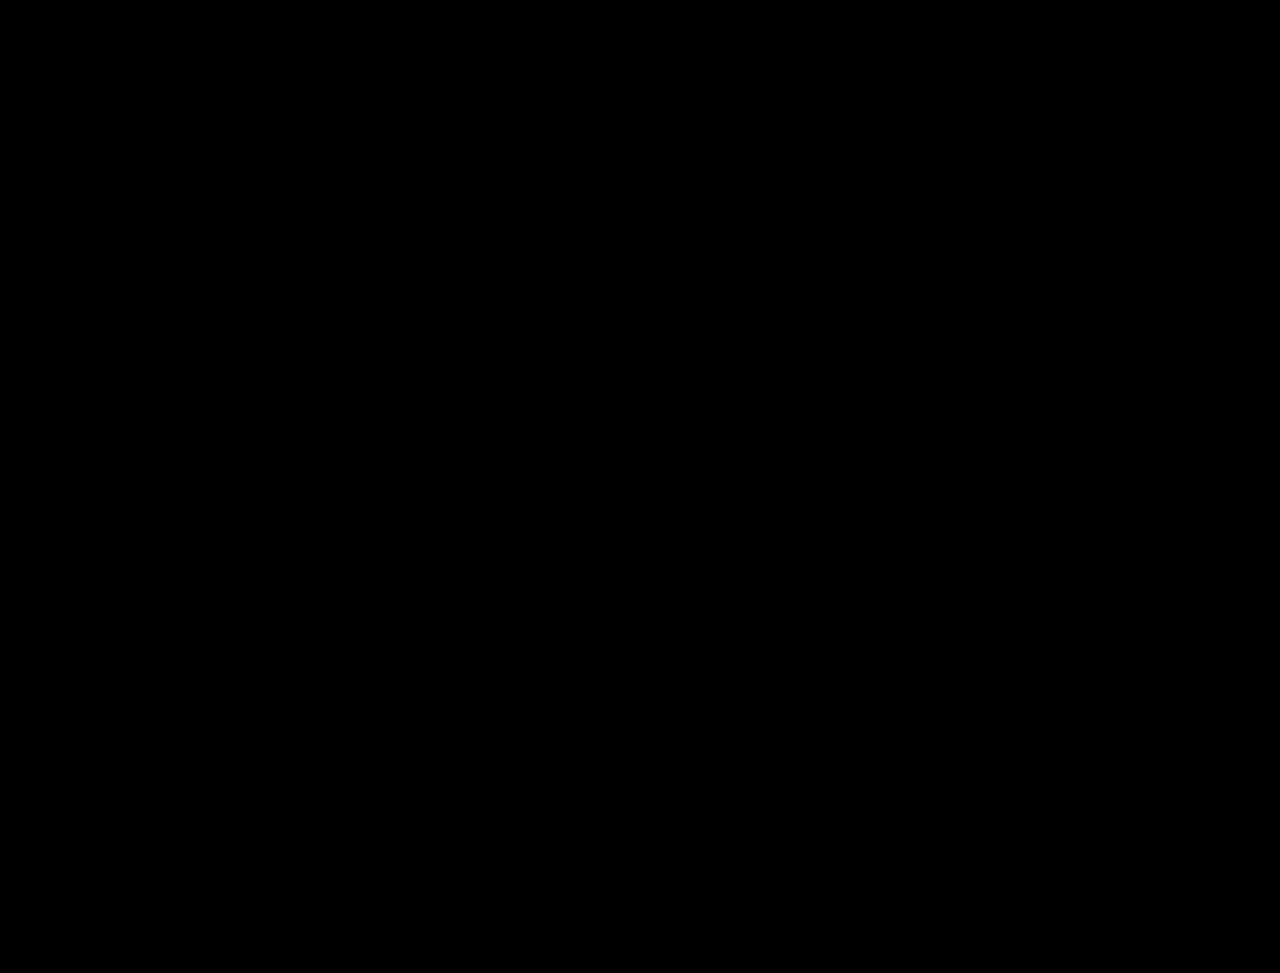
==== commit b2cb18a7: "mobile and animations" ====
--- a/index.html
+++ b/index.html
@@ -8,13 +8,14 @@
 			<meta name="author" content="John Doe">
 			<meta name="viewport" content="width=device-width, initial-scale=1.0, user-scalable=no" />
 			<link rel="stylesheet" href="./styles/default.css" />
+			<link rel="stylesheet" href="./styles/aos.css" />
 			<link rel="stylesheet" href="./styles/swiper-bundle.min.css"/>
 			<link rel="stylesheet" href="./styles/first-paint.css" />
 			<link rel="stylesheet" href="./styles/select2.min.css" />
 			<link rel="stylesheet" href="./styles/styles.css" /> 
 	</head>
 	<body>
-		<header class="header">
+		<header class="header" data-aos="fade-zoom-in" data-aos-duration="500" data-aos-offset="0">
 			<div class="container">
 				<div class="header-wrapper">
 					<div class="logo">
@@ -51,33 +52,33 @@
 				<div class="container">
 					<div class="hero-wrapper">
 						<div class="hero-content">
-							<p class="hero-subtitle">30-дневный пробный период БЕСПЛАТНО</p>
-							<h1 class="hero-title">Научим торговать и зарабатывать до 20% <span>*</span></h1>
-							<p class="hero-description">С помощью мультивалютного робота-трейдера.</p>
-							<div class="hero-buttons">
+							<p class="hero-subtitle" data-aos="fade-up" data-aos-duration="300" data-aos-offset="100">30-дневный пробный период БЕСПЛАТНО</p>
+							<h1 class="hero-title" data-aos="fade-up" data-aos-duration="400" data-aos-offset="100">Научим торговать и зарабатывать до 20% <span>*</span></h1>
+							<p class="hero-description" data-aos="fade-up" data-aos-duration="500" data-aos-offset="100">С помощью мультивалютного робота-трейдера.</p>
+							<div class="hero-buttons" data-aos="fade-up" data-aos-duration="600" data-aos-offset="100">
 								<button class="button">Попробывать бесплатно</button>
 								<button class="button button-secondary">Как это работает?</button>
 							</div>
 						</div>
-						<div class="hero-background">
+						<div class="hero-background" data-aos="fade-right" data-aos-duration="500" data-aos-delay="300">
 							<picture>
 									<img src="./assets/hero.png" srcset="./assets/hero.png 1x, ./assets/hero2x.png 2x" decoding="async" loading="lazy" alt="Научим торговать и зарабатывать до 20%">
 								</picture>
 						</div>
 						<div class="advantages">
-							<div class="advantage">
+							<div class="advantage" data-aos="fade-up" data-aos-duration="300" data-aos-offset="200">
 								<img class="advantage-image" src="./assets/advantage1.svg" width="67" height="63" alt="Регулярные обновления">
 								<h6 class="advantage-title">Регулярные обновления</h6>
 							</div>
-							<div class="advantage">
+							<div class="advantage" data-aos="fade-up" data-aos-duration="400" data-aos-offset="200">
 								<img class="advantage-image" src="./assets/advantage2.svg" width="63" height="63" alt="Круглосуточная поддержка">
 								<h6 class="advantage-title">Круглосуточная поддержка</h6>
 							</div>
-							<div class="advantage">
+							<div class="advantage" data-aos="fade-up" data-aos-duration="500" data-aos-offset="200">
 								<img class="advantage-image" src="./assets/advantage3.svg" width="68" height="63" alt="Высокие показатели">
 								<h6 class="advantage-title">Высокие показатели</h6>
 							</div>
-							<div class="advantage">
+							<div class="advantage" data-aos="fade-up" data-aos-duration="600" data-aos-offset="200">
 								<img class="advantage-image" src="./assets/advantage4.svg" width="59" height="66" alt="Гарантия на все роботы">
 								<h6 class="advantage-title">Гарантия на все роботы</h6>
 							</div>
@@ -90,12 +91,12 @@
 					<div class="about-wrapper">
 						<div class="about-info">
 							<div class="about-info-text">
-								<h6 class="about-info-subtitle">О КОМПАНИИ</h6>
-								<h2 class="about-info-title">Инвестиционная компания Trade Fox</h2>
-								<picture class="about-info-image-mobile">
+								<h6 class="about-info-subtitle" data-aos="fade-up" data-aos-duration="300" data-aos-offset="200">О КОМПАНИИ</h6>
+								<h2 class="about-info-title" data-aos="fade-up" data-aos-duration="400" data-aos-offset="200">Инвестиционная компания Trade Fox</h2>
+								<picture class="about-info-image-mobile" data-aos="fade-up" data-aos-duration="500" data-aos-offset="200">
 									<img src="./assets/invest-mobile.png" srcset="./assets/invest-mobile.png 1x, ./assets/invest-mobile2x.png 2x" decoding="async" loading="lazy" alt="Инвестиционная компания Trade Fox">
 								</picture>
-								<p class="about-info-description">
+								<p class="about-info-description" data-aos="fade-up" data-aos-duration="500" data-aos-offset="200">
 									<span>
 										Trade Fox создала программный комплекс для автоматизации работы на рынке Форекс. 
 									</span>
@@ -106,7 +107,7 @@
 										Наша разработчики добились максимальной автоматизации всех действий и стабильно высокой прибыльности, принося ежемесячно от 10% до 60%.
 									</span>
 								</p>
-								<div class="about-numbers">
+								<div class="about-numbers" data-aos="fade-up" data-aos-duration="600" data-aos-offset="200">
 									<div class="about-numbers-info">
 										<h3 class="about-numbers-title">> 1000</h3>
 										<p class="about-numbers-description">довольных инвесторов</p>
@@ -117,7 +118,7 @@
 									</div>
 								</div>
 							</div>
-							<div class="about-info-image">
+							<div class="about-info-image" data-aos="fade-left" data-aos-duration="300" data-aos-offset="200" data-aos-anchor-placement="top-bottom">
 								<picture>
 									<img src="./assets/invest.png" srcset="./assets/invest.png 1x, ./assets/invest2x.png 2x" decoding="async" loading="lazy" alt="Инвестиционная компания Trade Fox">
 								</picture>
@@ -126,7 +127,7 @@
 						<div class="slider-wrapper">
 							<div class="our-team-slider swiper">
 								<div class="our-team swiper-wrapper">
-									<div class="swiper-slide person">
+									<div class="swiper-slide person" data-aos="fade-up" data-aos-duration="300" data-aos-offset="200">
 										<picture>
 											<img src="./assets/team1.png" srcset="./assets/team1.png 2x" decoding="async" loading="lazy" alt="Тимур Шайхлисламов">
 										</picture>
@@ -134,21 +135,21 @@
 										<p class="person-position">CEO and Founder</p>
 									</div>
 									
-									<div class="swiper-slide person">
+									<div class="swiper-slide person" data-aos="fade-up" data-aos-duration="400" data-aos-offset="200">
 										<picture>
 											<img src="./assets/team2.png" srcset="./assets/team2.png 2x" decoding="async" loading="lazy" alt="Сергей Максяков">
 										</picture>
 										<h6 class="person-name">Сергей Максяков</h6>
 										<p class="person-position">Co-founder</p>
 									</div>
-									<div class="swiper-slide person">
+									<div class="swiper-slide person" data-aos="fade-up" data-aos-duration="500" data-aos-offset="200">
 										<picture>
 											<img src="./assets/team3.png" srcset="./assets/team3.png 2x" decoding="async" loading="lazy" alt="Диана Мингазова">
 										</picture>
 										<h6 class="person-name">Диана Мингазова</h6>
 										<p class="person-position">PR Manager</p>
 									</div>
-									<div class="swiper-slide person">
+									<div class="swiper-slide person" data-aos="fade-up" data-aos-duration="600" data-aos-offset="200">
 										<picture>
 											<img src="./assets/team4.png" srcset="./assets/team4.png 2x" decoding="async" loading="lazy" alt="Арслан Мухамадиев">
 										</picture>
@@ -156,10 +157,9 @@
 										<p class="person-position">General manager</p>
 									</div>
 								</div>
-								
-							</div>
-							<div class="swiper-button-prev"></div>
-							<div class="swiper-button-next"></div>
+							</div>
+							<div class="swiper-button-prev" data-aos="fade-right" data-aos-duration="300" data-aos-offset="300"></div>
+							<div class="swiper-button-next" data-aos="fade-left" data-aos-duration="300" data-aos-offset="300"></div>
 							<div class="team-pagination dot-pagination"></div>
 						</div>
 						
@@ -169,49 +169,49 @@
 			<div class="how-it-works">
 				<div class="container">
 					<div class="how-it-works-wrapper">
-						<div class="how-it-works-info-block">
+						<div class="how-it-works-info-block" data-aos="fade-right" data-aos-duration="300" data-aos-offset="300">
 							<div class="how-it-works-info">
-								<h3 class="how-it-works-title">Что такое робот Trade Fox</h3>
-								<p class="how-it-works-description">
+								<h3 class="how-it-works-title" data-aos="fade-right" data-aos-duration="500" data-aos-offset="200" data-aos-delay="300">Что такое робот Trade Fox</h3>
+								<p class="how-it-works-description" data-aos="fade-right" data-aos-duration="400" data-aos-offset="200" data-aos-delay="300">
 									Это современный и надежный инструмент для получения стабильного пассивного дохода. Работа робота полностью автоматизирована и не требует ежедневного контроля со стороны владельца.
 								</p>
-								<button class="button button-secondary">Посмотреть тарифы</button>
-							</div>
-							<div class="how-it-works-image">
+								<button class="button button-secondary" data-aos="fade-right" data-aos-duration="500" data-aos-offset="200" data-aos-delay="300">Посмотреть тарифы</button>
+							</div>
+							<div class="how-it-works-image" data-aos="fade-left" data-aos-duration="400" data-aos-offset="200" data-aos-delay="300">
 								<img src="./assets/info1.svg" width="564" height="378" alt="Что такое робот Trade Fox">
 							</div>
 						</div>
-						<div class="how-it-works-info-block reverse">
+						<div class="how-it-works-info-block reverse" data-aos="fade-left" data-aos-duration="300" data-aos-offset="300">
 							<div class="how-it-works-info">
-								<h3 class="how-it-works-title">Установка робота</h3>
-								<p class="how-it-works-description">
+								<h3 class="how-it-works-title" data-aos="fade-left" data-aos-duration="300" data-aos-offset="200" data-aos-delay="300">Установка робота</h3>
+								<p class="how-it-works-description" data-aos="fade-left" data-aos-duration="400" data-aos-offset="200" data-aos-delay="300">
 									Установка робота происходит на удаленном компьютере, который арендуется на одном из сервисов. Такое решение обеспечивает круглосуточную бесперебойную работу торгового терминала и удобство доступа с любого устройства как владельца, так и поддержки. Для мониторинга статистики используется мобильное приложение.
 								</p>
 							</div>
-							<div class="how-it-works-image">
+							<div class="how-it-works-image" data-aos="fade-right" data-aos-duration="400" data-aos-offset="200" data-aos-delay="300">
 								<img src="./assets/info2.svg" width="471" height="433" alt="Установка робота">
 							</div>
 						</div>
-						<div class="how-it-works-info-block">
+						<div class="how-it-works-info-block" data-aos="fade-right" data-aos-duration="300" data-aos-offset="300">
 							<div class="how-it-works-info">
-								<h3 class="how-it-works-title">Чем торгует робот?</h3>
-								<p class="how-it-works-description">
+								<h3 class="how-it-works-title" data-aos="fade-right" data-aos-duration="300" data-aos-offset="200" data-aos-delay="300">Чем торгует робот?</h3>
+								<p class="how-it-works-description" data-aos="fade-right" data-aos-duration="400" data-aos-offset="200" data-aos-delay="300">
 									Торговля ведется по 12 валютным парам, которые наиболее подходят под наши алгоритмы. Для каждой валютной пары подобраны индивидуальные настройки, обеспечивающие наилучшие результаты при наименьших рисках.
 								</p>
-								<button class="button">Попробывать бесплатно</button>
-							</div>
-							<div class="how-it-works-image">
+								<button class="button" data-aos="fade-right" data-aos-duration="500" data-aos-offset="200" data-aos-delay="300">Попробывать бесплатно</button>
+							</div>
+							<div class="how-it-works-image" data-aos="fade-left" data-aos-duration="400" data-aos-offset="200" data-aos-delay="300">
 								<img src="./assets/info3.svg" width="539" height="484" alt="Что такое робот Trade Fox">
 							</div>
 						</div>
-						<div class="how-it-works-info-block reverse">
+						<div class="how-it-works-info-block reverse"  data-aos="fade-left" data-aos-duration="300" data-aos-offset="300">
 							<div class="how-it-works-info">
-								<h3 class="how-it-works-title">Система контроля рисков</h3>
-								<p class="how-it-works-description">
+								<h3 class="how-it-works-title" data-aos="fade-left" data-aos-duration="300" data-aos-offset="200" data-aos-delay="300">Система контроля рисков</h3>
+								<p class="how-it-works-description" data-aos="fade-left" data-aos-duration="400" data-aos-offset="200" data-aos-delay="300">
 									Торговля ведется по 12 валютным парам, которые наиболее подходят под наши алгоритмы. Для каждой валютной пары подобраны индивидуальные настройки, обеспечивающие наилучшие результаты при наименьших рисках.
 								</p>
 							</div>
-							<div class="how-it-works-image">
+							<div class="how-it-works-image" data-aos="fade-right" data-aos-duration="400" data-aos-offset="200" data-aos-delay="300">
 								<img src="./assets/info4.svg" width="533" height="473" alt="Установка робота">
 							</div>
 						</div>
@@ -221,27 +221,27 @@
 			<div class="working-cycle" id="how-it-works">
 				<div class="container">
 					<div class="working-cycle-wrapper">
-						<h2 class="working-cycle-title">Как мы работаем?</h2>
+						<h2 class="working-cycle-title" data-aos="fade-up" data-aos-duration="300">Как мы работаем?</h2>
 						<div class="working-cycle-items">
 							<div class="working-cycle-item">
-								<img src="./assets/works1.svg" width="67" height="70" alt="Регистрация">
-								<h6 class="working-cycle-title">Регистрация</h6>
-								<p class="working-cycle-description">Регистрация на брокере, открытие торгового счёта.</p>
+								<img src="./assets/works1.svg" width="67" height="70" alt="Регистрация" data-aos="fade-down" data-aos-duration="400">
+								<h6 class="working-cycle-title" data-aos="fade-right" data-aos-duration="400">Регистрация</h6>
+								<p class="working-cycle-description" data-aos="fade-right" data-aos-duration="500">Регистрация на брокере, открытие торгового счёта.</p>
 							</div>
 							<div class="working-cycle-item">
-								<img src="./assets/works2.svg" width="70" height="70" alt="Заключение договора">
-								<h6 class="working-cycle-title">Заключение договора</h6>
-								<p class="working-cycle-description">Подписываем договор и отправляем его заказным письмом.</p>
+								<img src="./assets/works2.svg" width="70" height="70" alt="Заключение договора" data-aos="fade-down" data-aos-duration="400">
+								<h6 class="working-cycle-title" data-aos="fade-right" data-aos-duration="400">Заключение договора</h6>
+								<p class="working-cycle-description" data-aos="fade-right" data-aos-duration="500">Подписываем договор и отправляем его заказным письмом.</p>
 							</div>
 							<div class="working-cycle-item">
-								<img src="./assets/works3.svg" width="53" height="70" alt="Оплата">
-								<h6 class="working-cycle-title">Оплата</h6>
-								<p class="working-cycle-description">Выставление счета, оплата программы.</p>
+								<img src="./assets/works3.svg" width="53" height="70" alt="Оплата" data-aos="fade-down" data-aos-duration="400">
+								<h6 class="working-cycle-title" data-aos="fade-right" data-aos-duration="400">Оплата</h6>
+								<p class="working-cycle-description" data-aos="fade-right" data-aos-duration="500">Выставление счета, оплата программы.</p>
 							</div>
 							<div class="working-cycle-item">
-								<img src="./assets/works4.svg" width="71" height="70" alt="Установка робота">
-								<h6 class="working-cycle-title">Установка робота</h6>
-								<p class="working-cycle-description">Установка программы на Ваш удаленный компьютер.</p>
+								<img src="./assets/works4.svg" width="71" height="70" alt="Установка робота" data-aos="fade-down" data-aos-duration="400">
+								<h6 class="working-cycle-title" data-aos="fade-right" data-aos-duration="400">Установка робота</h6>
+								<p class="working-cycle-description" data-aos="fade-right" data-aos-duration="500">Установка программы на Ваш удаленный компьютер.</p>
 							</div>
 						</div>
 					</div>
@@ -251,23 +251,23 @@
 				<div class="container">
 					<div class="robots-wrapper">
 						<div class="robots-info">
-							<h2 class="tobots-title">Роботы Trade Fox</h2>
+							<h2 class="tobots-title" data-aos="fade-up" data-aos-duration="300">Роботы Trade Fox</h2>
 							<div class="robots-about">
 								<div class="tobots-text">
-									<p class="robots-description">
+									<p class="robots-description" data-aos="fade-up" data-aos-duration="400">
 										Робот подключается к вашему торговому счету, а доступ к депозиту остается только у вас через личный кабинет брокера, что обеспечивает дополнительную безопасность.
 									</p>
 								</div>
 								<div class="robots-logos">
-									<img src="./assets/robots-logo1.svg" width="188" height="28" alt="RoboForex">
-									<img src="./assets/robots-logo2.svg" width="164" height="28" alt="Forex4You">
+									<img src="./assets/robots-logo1.svg" width="188" height="28" alt="RoboForex" data-aos="fade-right" data-aos-duration="500">
+									<img src="./assets/robots-logo2.svg" width="164" height="28" alt="Forex4You" data-aos="fade-right" data-aos-duration="600">
 								</div>
 							</div>
 							
 						</div>
 						<div class="robots-slider swiper our-plans-slider">
 							<div class="swiper-wrapper">
-								<div class="swiper-slide">
+								<div class="swiper-slide" data-aos="fade-right" data-aos-duration="300" data-aos-delay="100">
 									<div class="card accent">
 										<h6 class="card-subtitle">TRADE FOX</h6>
 										<h3 class="card-title">HEDGE</h3>
@@ -283,7 +283,7 @@
 										</div>
 									</div>
 								</div>
-								<div class="swiper-slide">
+								<div class="swiper-slide" data-aos="fade-up" data-aos-duration="300">
 									<div class="card green">
 										<h6 class="card-subtitle">TRADE FOX</h6>
 										<h3 class="card-title">NETTING</h3>
@@ -299,7 +299,7 @@
 										</div>
 									</div>
 								</div>
-								<div class="swiper-slide">
+								<div class="swiper-slide" data-aos="fade-left" data-aos-duration="300" data-aos-delay="100">
 									<div class="card red">
 										<h6 class="card-subtitle">TRADE FOX</h6>
 										<h3 class="card-title">AGRESSIVE PRO</h3>
@@ -323,10 +323,10 @@
 			</div>
 			<div class="questions" id="faq">
 				<div class="container">
-					<div class="questions-wrapper">
-						<h2 class="questions-title">Часто задаваемые вопросы</h2>
+					<div class="questions-wrapper" data-aos="fade-down" data-aos-duration="200">
+						<h2 class="questions-title" data-aos="fade-up" data-aos-duration="300" data-aos-delay="200">Часто задаваемые вопросы</h2>
 						<div class="questions-list">
-							<div class="question">
+							<div class="question" data-aos="fade-up" data-aos-duration="400" data-aos-delay="200">
 								<details>
 									<summary>
 										<h5 class="question-title">Как долго будет работать робот?
@@ -337,7 +337,7 @@
 										Продукт успешно работает и показывает стабильные результаты с 2017 года, постоянно совершенствуется, как в плане доходности, так и в плане надежности. Гарантий на высокодоходные инвестиции не бывает, поэтому нужно оценивать свои возможности при пополнении депозита и оценивать риски. К тому же, если продукт не будет работать, мы вернём за него деньги.</p>
 								</details>
 							</div>
-							<div class="question">
+							<div class="question" data-aos="fade-up" data-aos-duration="400" data-aos-delay="200">
 								<details>
 									<summary>
 										<h5 class="question-title">Как долго будет работать робот?
@@ -348,7 +348,7 @@
 										Продукт успешно работает и показывает стабильные результаты с 2017 года, постоянно совершенствуется, как в плане доходности, так и в плане надежности. Гарантий на высокодоходные инвестиции не бывает, поэтому нужно оценивать свои возможности при пополнении депозита и оценивать риски. К тому же, если продукт не будет работать, мы вернём за него деньги.</p>
 								</details>
 							</div>
-							<div class="question">
+							<div class="question" data-aos="fade-up" data-aos-duration="500" data-aos-delay="200">
 								<details>
 									<summary>
 										<h5 class="question-title">Насколько надёжен продукт и какие гарантии вы даёте?
@@ -359,7 +359,7 @@
 										Продукт успешно работает и показывает стабильные результаты с 2017 года, постоянно совершенствуется, как в плане доходности, так и в плане надежности. Гарантий на высокодоходные инвестиции не бывает, поэтому нужно оценивать свои возможности при пополнении депозита и оценивать риски. К тому же, если продукт не будет работать, мы вернём за него деньги.</p>
 								</details>
 							</div>
-							<div class="question">
+							<div class="question" data-aos="fade-up" data-aos-duration="500" data-aos-delay="200">
 								<details>
 									<summary>
 										<h5 class="question-title">Насколько надёжен продукт и какие гарантии вы даёте?
@@ -370,7 +370,7 @@
 										Продукт успешно работает и показывает стабильные результаты с 2017 года, постоянно совершенствуется, как в плане доходности, так и в плане надежности. Гарантий на высокодоходные инвестиции не бывает, поэтому нужно оценивать свои возможности при пополнении депозита и оценивать риски. К тому же, если продукт не будет работать, мы вернём за него деньги.</p>
 								</details>
 							</div>
-							<div class="question">
+							<div class="question" data-aos="fade-up" data-aos-duration="600" data-aos-delay="200">
 								<details>
 									<summary>
 										<h5 class="question-title">
@@ -382,7 +382,7 @@
 										Продукт успешно работает и показывает стабильные результаты с 2017 года, постоянно совершенствуется, как в плане доходности, так и в плане надежности. Гарантий на высокодоходные инвестиции не бывает, поэтому нужно оценивать свои возможности при пополнении депозита и оценивать риски. К тому же, если продукт не будет работать, мы вернём за него деньги.</p>
 								</details>
 							</div>
-							<div class="question">
+							<div class="question" data-aos="fade-up" data-aos-duration="600" data-aos-delay="200">
 								<details>
 									<summary>
 										<h5 class="question-title">
@@ -394,7 +394,7 @@
 										Продукт успешно работает и показывает стабильные результаты с 2017 года, постоянно совершенствуется, как в плане доходности, так и в плане надежности. Гарантий на высокодоходные инвестиции не бывает, поэтому нужно оценивать свои возможности при пополнении депозита и оценивать риски. К тому же, если продукт не будет работать, мы вернём за него деньги.</p>
 								</details>
 							</div>
-							<div class="question">
+							<div class="question" data-aos="fade-up" data-aos-duration="700" data-aos-delay="200">
 								<details>
 									<summary>
 										<h5 class="question-title">
@@ -406,7 +406,7 @@
 										Продукт успешно работает и показывает стабильные результаты с 2017 года, постоянно совершенствуется, как в плане доходности, так и в плане надежности. Гарантий на высокодоходные инвестиции не бывает, поэтому нужно оценивать свои возможности при пополнении депозита и оценивать риски. К тому же, если продукт не будет работать, мы вернём за него деньги.</p>
 								</details>
 							</div>
-							<div class="question">
+							<div class="question" data-aos="fade-up" data-aos-duration="700" data-aos-delay="200">
 								<details>
 									<summary>
 										<h5 class="question-title">
@@ -425,13 +425,17 @@
 		</main>
 		<footer class="footer" id="contacts">
 			<div class="container">
-				<div class="footer-wrapper">
+				<div class="footer-wrapper" data-aos="fade-down" data-aos-duration="200">
 					<div class="footer-info">
-						<h2 class="footer-title">Остались вопросы?</h2>
-						<a href="tel:+79600389788" class="phone-link">+7 (960) 038-97-88</a>
-						<a href="mailto:info@trade-fox.com" class="white-link">info@trade-fox.com</a>
-						<p class="white-text address">г.Казань, ул. Дзержинского 12</p>
-						<ul class="social-links">
+						<h2 class="footer-title" data-aos="fade-right" data-aos-duration="200" data-aos-delay="200">Остались вопросы?</h2>
+						<div data-aos="fade-right" data-aos-duration="300" data-aos-delay="200">
+							<a href="tel:+79600389788" class="phone-link">+7 (960) 038-97-88</a>
+						</div>
+						<div data-aos="fade-right" data-aos-duration="300" data-aos-delay="200">
+							<a href="mailto:info@trade-fox.com" class="white-link">info@trade-fox.com</a>
+						</div>
+						<p class="white-text address" data-aos="fade-right" data-aos-duration="300" data-aos-delay="200">г.Казань, ул. Дзержинского 12</p>
+						<ul class="social-links" data-aos="fade-right" data-aos-duration="400" data-aos-delay="200">
 							<li>
 								<a href="">
 									<img src="./assets/social1.svg" width="31" height="30" alt="Instagram">
@@ -443,18 +447,20 @@
 								</a>
 							</li>
 						</ul>
-						<p class="footer-text ip-info">ИП Шайхлисламов Т.Ф. ИНН 026402379255</p>
-						<a href="" class="footer-link">Политика конфиденциальности</a>
-						<p class="footer-text develop">
+						<p class="footer-text ip-info" data-aos="fade-right" data-aos-duration="500" data-aos-delay="200">ИП Шайхлисламов Т.Ф. ИНН 026402379255</p>
+						<div data-aos="fade-right" data-aos-duration="500" data-aos-delay="200">
+							<a href="" class="footer-link">Политика конфиденциальности</a>
+						</div>
+						<p class="footer-text develop" data-aos="fade-right" data-aos-duration="500" data-aos-delay="200">
 							Сайт разработан: 
 							<a href="" class="footer-link">MonkeyGarden</a>
 						</p>
-						<span class="small-text"><span>*</span>Указанная доходность не является гарантированной. Торговля на валютных рынках сопряжена с рисками потери средств.</span>
-					</div>
-					<div class="footer-form">
-						<h2 class="footer-title">Оставьте заявку</h2>
-						<p class="white-text">Оставьте свои данные, мы с Вами свяжемся и поможем активировать пробный период</p>
-						<form action="">
+						<span class="small-text" data-aos="fade-right" data-aos-duration="600" data-aos-delay="200"><span>*</span>Указанная доходность не является гарантированной. Торговля на валютных рынках сопряжена с рисками потери средств.</span>
+					</div>
+					<div class="footer-form" data-aos="fade-left" data-aos-duration="200" data-aos-delay="200">
+						<h2 class="footer-title" data-aos="fade-left	" data-aos-duration="200" data-aos-delay="200">Оставьте заявку</h2>
+						<p class="white-text" data-aos="fade-left" data-aos-duration="300" data-aos-delay="200">Оставьте свои данные, мы с Вами свяжемся и поможем активировать пробный период</p>
+						<form action=""  data-aos="fade-left" data-aos-duration="400" data-aos-delay="200">
 							<input name="name" type="text" placeholder="Ваше имя">
 							<input pattern="^[+]*[(]{0,1}[0-9]{1,4}[)]{0,1}[-\s\./0-9]*$" type="tel" name="phone" placeholder="Ваш номер телефона" required class="form-input" inputmode="numeric">
 							<div class="group-wrapper">
@@ -480,6 +486,7 @@
 			</div>
 		</div>	
 
+		<script src="./scripts/aos.js"></script>
 		<script src="./scripts/ts-select2.min.js"></script>
 		<script src="./scripts/swiper-bundle.min.js"></script>
 		<script src="./scripts/index.js"></script>
--- a/styles/styles.css
+++ b/styles/styles.css
@@ -1,2 +1,2 @@
-.about-wrapper{padding-top:100px}@media screen and (max-width: 1120px){.about-wrapper{padding-top:60px}}@media screen and (max-width: 767px){.about-wrapper{padding-top:40px}}.about-info{display:flex;gap:30px}.about-info-subtitle{color:#424344;line-height:1.67}.about-numbers{display:flex;gap:60px;margin-top:20px}@media screen and (max-width: 767px){.about-numbers{gap:30px;margin-top:15px}}.about-numbers-title{--h3-font-size: 64px;--h3-line-height: 1.25}@media screen and (max-width: 1120px){.about-numbers-title{--h3-font-size: 50px}}@media screen and (max-width: 767px){.about-numbers-title{--h3-font-size: 37px}}.about-numbers-description{--text-color: var(--title-color)}@media screen and (max-width: 1120px){.about-numbers-description{--p-font-size: 12px}}.about-info-title{font-weight:600}.about-info-description{line-height:1.67;margin-top:32px}@media screen and (max-width: 1120px){.about-info-description{margin-top:25px}}@media screen and (max-width: 767px){.about-info-description{margin-top:15px}}.about-info-description span{display:inline-block;margin-bottom:30px}@media screen and (max-width: 1120px){.about-info-description span{margin-bottom:20px}}@media screen and (max-width: 767px){.about-info-description span{margin-bottom:15px}}.about-info-text{flex:1 1 50%}@media screen and (max-width: 1120px){.about-info-text{flex:1 1 auto;width:100%}}.about-info-image{flex:1 1 50%}.about-info-image picture,.about-info-image img{width:100%;height:auto;border-radius:var(--block-radius)}@media screen and (max-width: 1120px){.about-info-image{display:none}}.about-info-image-mobile{display:none;margin-top:17px;margin-bottom:23px}.about-info-image-mobile img{width:100%;height:auto;border-radius:var(--block-radius)}@media screen and (max-width: 1120px){.about-info-image-mobile{display:block}}.slider-wrapper{position:relative}.slider-wrapper .swiper-button-prev,.slider-wrapper .swiper-button-next{--swiper-navigation-size: 0;top:auto;bottom:20px;font-size:0;width:24px;height:24px;display:flex;align-items:center;align-content:center;justify-content:center;margin:0;padding:0}@media screen and (max-width: 1120px){.slider-wrapper .swiper-button-prev,.slider-wrapper .swiper-button-next{display:none}}.slider-wrapper .swiper-button-prev{left:-34px}.slider-wrapper .swiper-button-prev:before{content:"";display:block;width:13px;height:13px;border:4px solid var(--accent-color);border-bottom:none;border-right:none;transform:rotate(-45deg)}.slider-wrapper .swiper-button-next{right:-34px}.slider-wrapper .swiper-button-next:before{content:"";display:block;width:13px;height:13px;border:4px solid var(--accent-color);border-top:none;border-left:none;transform:rotate(-45deg)}.our-team-slider{padding-top:60px;padding-bottom:0}@media screen and (max-width: 1120px){.our-team-slider{padding-top:40px}}@media screen and (max-width: 767px){.our-team-slider{padding-top:20px}}.person picture{display:block;width:100%;height:329px}@media screen and (max-width: 1120px){.person picture{height:auto}}.person picture img{display:block;width:100%;height:100%;object-fit:contain;border-radius:var(--block-radius)}@media screen and (max-width: 1120px){.person picture img{height:auto}}@media screen and (max-width: 479px){.person-name,.person-position{--h6-font-size: 18px;--p-font-size: 18px;text-align:center}}.how-it-works{margin-top:50px}@media screen and (max-width: 1120px){.how-it-works{margin-top:120px}}.how-it-works-info-block{display:flex;background-color:var(--bg-color-dark);margin-top:100px;min-height:418px;border-radius:var(--block-radius);align-items:center;align-content:center;justify-content:space-between}@media (max-width: 1366px){.how-it-works-info-block{padding:50px}}@media screen and (max-width: 1120px){.how-it-works-info-block{margin-top:95px;flex-direction:column-reverse;padding:0 20px 40px}}.how-it-works-info-block .how-it-works-info{padding:50px}.how-it-works-info-block .how-it-works-info button{margin-top:26px}@media screen and (max-width: 767px){.how-it-works-info-block .how-it-works-info button{width:100%}}@media (max-width: 1366px){.how-it-works-info-block .how-it-works-info{padding:0}}@media screen and (max-width: 1120px){.how-it-works-info-block .how-it-works-info{margin-top:30px}}.how-it-works-info-block .how-it-works-title{margin-bottom:15px;--h3-line-height: 1.28}@media screen and (max-width: 1120px){.how-it-works-info-block .how-it-works-title{--h3-font-size: 22px;margin-bottom:9px}}.how-it-works-info-block .how-it-works-image{position:relative;flex:0 0 41.5%}.how-it-works-info-block .how-it-works-image img{position:absolute;top:50%;left:0;transform:translateY(-50%)}@media (max-width: 1366px){.how-it-works-info-block .how-it-works-image{flex:0 0 50%}.how-it-works-info-block .how-it-works-image img{position:static;transform:none;width:100%;height:100%;object-position:center;object-fit:contain}}@media screen and (max-width: 1120px){.how-it-works-info-block .how-it-works-image{margin-top:-47px}}.how-it-works-info-block.reverse{flex-direction:row-reverse}@media screen and (max-width: 1120px){.how-it-works-info-block.reverse{flex-direction:column-reverse}}@media (max-width: 1366px){.how-it-works-info-block.reverse .how-it-works-info{padding:0 0 0 50px}}@media screen and (max-width: 1120px){.how-it-works-info-block.reverse .how-it-works-info{padding:0}}.how-it-works-info-block.reverse .how-it-works-image{position:relative}.how-it-works-info-block.reverse .how-it-works-image img{position:absolute;top:50%;left:auto;right:0;transform:translateY(-50%)}@media (max-width: 1366px){.how-it-works-info-block.reverse .how-it-works-image{flex:0 0 50%}.how-it-works-info-block.reverse .how-it-works-image img{position:static;transform:none;width:100%;height:100%;object-position:center;object-fit:contain}}@media screen and (max-width: 1120px){.how-it-works-info-block.reverse .how-it-works-image{flex:0 0 100%;max-width:400px}.how-it-works-info-block.reverse .how-it-works-image img{position:static;transform:none;width:100%;height:100%;object-position:center;object-fit:contain}}.working-cycle-wrapper{display:flex;flex-direction:column}.working-cycle{margin-top:150px}@media screen and (max-width: 1120px){.working-cycle{margin-top:100px}}@media screen and (max-width: 767px){.working-cycle{margin-top:70px}}.working-cycle-items{display:flex;margin-top:45px;gap:30px}@media screen and (max-width: 1120px){.working-cycle-items{gap:20px;flex-wrap:wrap}}@media screen and (max-width: 767px){.working-cycle-items{gap:24px 12px}}.working-cycle-item{display:flex;flex-direction:column;flex:1 1 25%;margin-bottom:30px}@media screen and (max-width: 1120px){.working-cycle-item{align-items:center;flex:1 1 calc(50% - 10px);margin-bottom:0}}.working-cycle-title{font-weight:300;margin-top:30px}@media screen and (max-width: 1120px){.working-cycle-title{margin-top:0}}@media screen and (max-width: 767px){.working-cycle-title{--h6-font-size: 12px;text-align:center}}.working-cycle-description{margin-top:10px}@media screen and (max-width: 767px){.working-cycle-description{--p-font-size: 11px;text-align:center}}.robots{margin-top:100px}@media screen and (max-width: 767px){.robots{margin-top:50px}}.robots-info{display:flex;flex-direction:column}.robots-about{display:flex;flex-wrap:wrap;margin-top:15px}@media screen and (max-width: 1120px){.robots-about{flex-direction:column}}.tobots-text{flex:0 0 58%;padding-right:72px;border-right:2px solid var(--bg-color-dark)}@media screen and (max-width: 1120px){.tobots-text{flex:0 0 auto;width:100%;padding:0;border:none}}.robots-logos{display:flex;flex-direction:column;padding-left:72px;flex:1 1 auto}@media screen and (max-width: 1120px){.robots-logos{flex:0 0 auto;width:100%;padding:0;border:none;margin-top:15px}}.robots-logos img{display:block;margin:10px 0}.robots-slider{margin-top:100px;margin-bottom:30px}@media screen and (max-width: 1120px){.robots-slider{margin-top:60px}}@media screen and (max-width: 767px){.robots-slider{margin-top:40px}}@media screen and (max-width: 479px){.robots-slider{margin-top:30px}}.robots-slider .swiper-wrapper{padding:20px 0}.robots-slider .swiper-slide{display:flex;align-items:center;align-content:center;justify-content:center;width:400px;height:100%}@media screen and (max-width: 1120px){.robots-slider .swiper-slide{width:350px}}@media screen and (max-width: 767px){.robots-slider .swiper-slide{width:300px}}@media screen and (max-width: 479px){.robots-slider .swiper-slide{width:200px}}.robots-slider .swiper-slide.swiper-slide-active{width:373px}.robots-slider .swiper-slide.swiper-slide-active .card{padding:50px 40px;background-color:#151515;margin-top:-10px}@media screen and (max-width: 767px){.robots-slider .swiper-slide.swiper-slide-active .card{padding:25px 20px;margin-top:0}}.robots-slider .card{padding:40px;background-color:#0C0C0C;border-radius:var(--block-radius)}.robots-slider .card img{width:100%;object-fit:cover}.robots-slider .card.accent{--title-color: var(--accent-color)}.robots-slider .card.red{--title-color: var(--red-color)}.robots-slider .card.green{--title-color: var(--green-color)}.robots-slider .card-subtitle{--title-color: #424344}.robots-slider .card-title{line-height:.9}.robots-slider .card-price{--p-font-size: 42px;--text-color: #FFFFFF;margin-top:35px;font-weight:700;line-height:30px}@media screen and (max-width: 1120px){.robots-slider .card-price{font-size:36px}}@media screen and (max-width: 767px){.robots-slider .card-price{font-size:30px}}.robots-slider .card-buttons{display:flex;align-items:center;align-content:center;gap:30px;margin-top:33px}@media screen and (max-width: 767px){.robots-slider .card-buttons{gap:15px;margin-top:15px}}.robots-slider .card-buttons a{font-weight:600;font-size:var(--p-font-size);line-height:1.33;color:var(--accent-color);text-decoration:none;transition:color .3s ease-in-out}.robots-slider .card-buttons a:hover{color:#EB4B08}.robots-slider .card-list{list-style-type:none;margin-top:35px}.robots-slider .card-list li{list-style-position:inside;margin-bottom:12px}.robots-slider .card-list li p{--p-color: #74777E;--p-font-size: var(--small-font-size);display:inline-block;line-height:1}.robots-slider .card-list li:before{content:"";display:inline-block;width:10px;height:10px;border-radius:10px;background-color:var(--title-color);line-height:1;margin-right:13px}.questions{margin-top:100px}@media screen and (max-width: 1120px){.questions{margin-top:60px}}@media screen and (max-width: 767px){.questions{margin-top:40px}}@media screen and (max-width: 479px){.questions{margin-top:30px}}.questions-wrapper{padding:76px 25px 40px;background-color:var(--bg-color-darken);border-radius:var(--block-radius)}@media screen and (max-width: 1120px){.questions-wrapper{padding:50px 15px 20px}}@media screen and (max-width: 767px){.questions-wrapper{padding:30px 15px 0}}.questions-title{width:100%;text-align:center;margin-bottom:30px}.questions-list{display:flex;flex-wrap:wrap}.question{width:50%;padding:0 25px 20px}@media screen and (max-width: 1120px){.question{width:100%;padding:0 15px 20px}}@media screen and (max-width: 767px){.question{padding:0 0 20px}}.question details>summary::-webkit-details-marker,.question details>summary::marker{padding:0;display:none}.question details>summary:first-of-type{list-style-type:none}.question details>summary .question-title{display:flex;align-items:center;align-content:center;justify-content:space-between}.question details>summary .question-title span{display:flex;align-items:center;align-content:center;justify-content:center;width:40px;height:40px}.question details>summary .question-title span:before{content:"";box-sizing:border-box;display:block;width:12px;height:12px;border:4px solid var(--accent-color);border-bottom-width:0;border-right-width:0;transform:rotate(45deg);transition:border-width .3s ease-in-out}.question details[open]>summary .question-title span:before{border-top-width:0;border-left-width:0;border-bottom-width:4px;border-right-width:4px}.question details>p{padding:10px 40px 0 20px}@media screen and (max-width: 1120px){.question details>p{padding:10px 0 0 0}}.footer{margin-top:80px;margin-bottom:70px}@media screen and (max-width: 1120px){.footer{margin-top:60px;margin-bottom:40px}}@media screen and (max-width: 767px){.footer{margin-top:30px;margin-bottom:30px}}.footer-wrapper{display:flex;justify-content:space-between;padding:72px 25px 50px;background-color:var(--bg-color-darken);border-radius:var(--block-radius)}@media screen and (max-width: 767px){.footer-wrapper{flex-direction:column-reverse;padding:25px 0}}.footer-wrapper .small-text{line-height:1.4;font-size:var(--smallest-font-size);color:#fff}.footer-wrapper .small-text span{color:#F86A2E}.footer-wrapper .footer-link{font-size:var(--p-font-size);color:var(--p-color);text-decoration:underline;transition:color .3s ease-in-out}.footer-wrapper .footer-link:hover{color:var(--accent-color)}.footer-wrapper .footer-text.develop{margin-top:19px;margin-bottom:18px}.footer-wrapper .white-text,.footer-wrapper .white-link{display:inline-block;line-height:1.44;color:#fff;text-decoration:none}.footer-wrapper .white-text.address,.footer-wrapper .white-link.address{margin-top:12px}.footer-wrapper .white-link{transition:color .3s ease-in-out}.footer-wrapper .white-link:hover{color:var(--accent-color)}.footer-info{display:flex;flex-direction:column;flex:0 0 44.5%;padding:0 25px}@media screen and (max-width: 1120px){.footer-info{padding:0 15px}}@media screen and (max-width: 767px){.footer-info{flex:0 0 auto;width:100%}}.footer-info .ip-info{margin-top:20px;max-width:250px;margin-bottom:13px}.footer-info .phone-link{margin-top:24px;margin-bottom:6px;font-size:24px;line-height:1;color:#fff;text-decoration:none;transition:color .3s ease-in-out}.footer-info .phone-link:hover{color:var(--accent-color)}.footer-form{flex:0 0 44.5%;padding:0 75px 0 25px}@media screen and (max-width: 1120px){.footer-form{padding:0 15px}}@media screen and (max-width: 767px){.footer-form{flex:0 0 auto;width:100%;margin-bottom:15px}}.footer-form form{display:flex;flex-direction:column;margin-top:30px}.footer-form form input{height:58px;caret-color:var(--accent-color);margin-bottom:30px;background-color:#212121;border-radius:16px;font-size:16px;color:#5E5E5E;padding:0 28px;appearance:none;border:1px solid #212121;box-shadow:none}@media screen and (max-width: 479px){.footer-form form input{padding:0 15px;height:50px;margin-bottom:15px}}.footer-form form input::selection{color:#fff;background-color:var(--accent-color)}.footer-form form input::placeholder{color:#5E5E5E}.footer-form .white-text{font-size:var(--small-font-size);margin-top:8px}.footer-form .group-wrapper{display:flex;align-items:flex-start}@media screen and (max-width: 479px){.footer-form .group-wrapper{flex-direction:column}.footer-form .group-wrapper button{width:100%}}.footer-form .group-wrapper span{display:inline-block;padding-left:20px;font-size:var(--smallest-font-size);line-height:1.5;color:#636363}@media screen and (max-width: 479px){.footer-form .group-wrapper span{padding-left:0;padding-top:15px}}.social-links{display:inline-flex;flex-wrap:wrap;margin-top:27px;list-style-type:none}.social-links li{margin-right:10px}.social-links li:last-child{margin-right:0}.swiper-pagination.dot-pagination.swiper-pagination-bullets,.team-pagination.dot-pagination.swiper-pagination-bullets{display:flex;align-items:center;justify-content:center;bottom:0;margin-top:15px}.swiper-pagination.dot-pagination.swiper-pagination-bullets .swiper-pagination-bullet,.team-pagination.dot-pagination.swiper-pagination-bullets .swiper-pagination-bullet{background:#74777E;opacity:1}.swiper-pagination.dot-pagination.swiper-pagination-bullets .swiper-pagination-bullet-active,.team-pagination.dot-pagination.swiper-pagination-bullets .swiper-pagination-bullet-active{background:var(--accent-color)}.modal{display:flex;align-items:center;align-content:center;justify-content:center;position:fixed;top:0;right:0;bottom:0;left:0;opacity:0;visibility:hidden;pointer-events:none;z-index:10000}.modal.open{opacity:1;visibility:visible;pointer-events:visible}.modal-bg{position:absolute;background:rgba(0,0,0,0.8);width:100%;height:100%}.modal-container{width:100%;max-width:600px;border-radius:var(--block-radius);background:#151515;position:relative;padding:60px 40px}.modal-close{--text-color: #ffffff;position:absolute;right:15px;top:15px;width:14px;height:14px;outline:none;appearance:none;color:var(--text-color);background:none;border:0;font-weight:bold;cursor:pointer}.modal-close:before{content:"";position:absolute;width:18px;height:3px;top:5px;left:-2px;background-color:currentColor;-webkit-transform:rotate(45deg);transform:rotate(45deg);border-radius:10px;transition:opacity .3s ease-in-out}.modal-close:after{content:"";position:absolute;width:18px;height:3px;top:5px;left:-2px;background-color:currentColor;-webkit-transform:rotate(135deg);transform:rotate(135deg);border-radius:10px;transition:opacity .3s ease-in-out}.modal-close:hover:before,.modal-close:hover:after{opacity:.6}.modal-content{margin:0 auto;max-width:620px}.modal-content h3{font-weight:300}.modal-content p{margin-top:15px}
+.about-wrapper{padding-top:100px}@media screen and (max-width: 1120px){.about-wrapper{padding-top:60px}}@media screen and (max-width: 767px){.about-wrapper{padding-top:40px}}.about-info{display:flex;gap:30px}.about-info-subtitle{color:#424344;line-height:1.67}.about-numbers{display:flex;gap:60px;margin-top:20px}@media screen and (max-width: 767px){.about-numbers{gap:30px;margin-top:15px}}.about-numbers-title{--h3-font-size: 64px;--h3-line-height: 1.25}@media screen and (max-width: 1120px){.about-numbers-title{--h3-font-size: 50px}}@media screen and (max-width: 767px){.about-numbers-title{--h3-font-size: 37px}}.about-numbers-description{--text-color: var(--title-color)}@media screen and (max-width: 1120px){.about-numbers-description{--p-font-size: 12px}}.about-info-title{font-weight:600}.about-info-description{line-height:1.67;margin-top:32px}@media screen and (max-width: 1120px){.about-info-description{margin-top:25px}}@media screen and (max-width: 767px){.about-info-description{margin-top:15px}}.about-info-description span{display:inline-block;margin-bottom:30px}@media screen and (max-width: 1120px){.about-info-description span{margin-bottom:20px}}@media screen and (max-width: 767px){.about-info-description span{margin-bottom:15px}}.about-info-text{flex:1 1 50%}@media screen and (max-width: 1120px){.about-info-text{flex:1 1 auto;width:100%}}.about-info-image{flex:1 1 50%}.about-info-image picture,.about-info-image img{width:100%;height:auto;border-radius:var(--block-radius)}@media screen and (max-width: 1120px){.about-info-image{display:none}}.about-info-image-mobile{display:none;margin-top:17px;margin-bottom:23px}.about-info-image-mobile img{width:100%;height:auto;border-radius:var(--block-radius)}@media screen and (max-width: 1120px){.about-info-image-mobile{display:block}}.slider-wrapper{position:relative}.slider-wrapper .swiper-button-prev,.slider-wrapper .swiper-button-next{--swiper-navigation-size: 0;top:auto;bottom:20px;font-size:0;width:24px;height:24px;display:flex;align-items:center;align-content:center;justify-content:center;margin:0;padding:0}@media screen and (max-width: 1120px){.slider-wrapper .swiper-button-prev,.slider-wrapper .swiper-button-next{display:none}}.slider-wrapper .swiper-button-prev{left:-34px}.slider-wrapper .swiper-button-prev:before{content:"";display:block;width:13px;height:13px;border:4px solid var(--accent-color);border-bottom:none;border-right:none;transform:rotate(-45deg)}.slider-wrapper .swiper-button-next{right:-34px}.slider-wrapper .swiper-button-next:before{content:"";display:block;width:13px;height:13px;border:4px solid var(--accent-color);border-top:none;border-left:none;transform:rotate(-45deg)}.our-team-slider{padding-top:60px;padding-bottom:0}@media screen and (max-width: 1120px){.our-team-slider{padding-top:40px}}@media screen and (max-width: 767px){.our-team-slider{padding-top:20px}}.person picture{display:block;width:100%;height:329px}@media screen and (max-width: 1120px){.person picture{height:auto}}.person picture img{display:block;width:100%;height:100%;object-fit:contain;border-radius:var(--block-radius)}@media screen and (max-width: 1120px){.person picture img{height:auto}}@media screen and (max-width: 479px){.person-name,.person-position{--h6-font-size: 18px;--p-font-size: 18px;text-align:center}}.how-it-works{margin-top:50px}@media screen and (max-width: 1120px){.how-it-works{margin-top:120px}}.how-it-works-info-block{display:flex;background-color:var(--bg-color-dark);margin-top:100px;min-height:418px;border-radius:var(--block-radius);align-items:center;align-content:center;justify-content:space-between}@media (max-width: 1366px){.how-it-works-info-block{padding:50px}}@media screen and (max-width: 1120px){.how-it-works-info-block{margin-top:95px;flex-direction:column-reverse;padding:0 20px 40px}}.how-it-works-info-block .how-it-works-info{padding:50px}.how-it-works-info-block .how-it-works-info button{margin-top:26px}@media screen and (max-width: 767px){.how-it-works-info-block .how-it-works-info button{width:100%}}@media (max-width: 1366px){.how-it-works-info-block .how-it-works-info{padding:0}}@media screen and (max-width: 1120px){.how-it-works-info-block .how-it-works-info{margin-top:30px}}.how-it-works-info-block .how-it-works-title{margin-bottom:15px;--h3-line-height: 1.28}@media screen and (max-width: 1120px){.how-it-works-info-block .how-it-works-title{--h3-font-size: 22px;margin-bottom:9px}}.how-it-works-info-block .how-it-works-image{position:relative;flex:0 0 41.5%}.how-it-works-info-block .how-it-works-image img{position:absolute;top:50%;left:0;transform:translateY(-50%)}@media (max-width: 1366px){.how-it-works-info-block .how-it-works-image{flex:0 0 50%}.how-it-works-info-block .how-it-works-image img{position:static;transform:none;width:100%;height:100%;object-position:center;object-fit:contain}}@media screen and (max-width: 1120px){.how-it-works-info-block .how-it-works-image{margin-top:-47px}}.how-it-works-info-block.reverse{flex-direction:row-reverse}@media screen and (max-width: 1120px){.how-it-works-info-block.reverse{flex-direction:column-reverse}}@media (max-width: 1366px){.how-it-works-info-block.reverse .how-it-works-info{padding:0 0 0 50px}}@media screen and (max-width: 1120px){.how-it-works-info-block.reverse .how-it-works-info{padding:0}}.how-it-works-info-block.reverse .how-it-works-image{position:relative}.how-it-works-info-block.reverse .how-it-works-image img{position:absolute;top:50%;left:auto;right:0;transform:translateY(-50%)}@media (max-width: 1366px){.how-it-works-info-block.reverse .how-it-works-image{flex:0 0 50%}.how-it-works-info-block.reverse .how-it-works-image img{position:static;transform:none;width:100%;height:100%;object-position:center;object-fit:contain}}@media screen and (max-width: 1120px){.how-it-works-info-block.reverse .how-it-works-image{flex:0 0 100%;max-width:400px}.how-it-works-info-block.reverse .how-it-works-image img{position:static;transform:none;width:100%;height:100%;object-position:center;object-fit:contain}}.working-cycle-wrapper{display:flex;flex-direction:column}.working-cycle{margin-top:150px}@media screen and (max-width: 1120px){.working-cycle{margin-top:100px}}@media screen and (max-width: 767px){.working-cycle{margin-top:70px}}.working-cycle-items{display:flex;margin-top:45px;gap:30px}@media screen and (max-width: 1120px){.working-cycle-items{gap:20px;flex-wrap:wrap}}@media screen and (max-width: 767px){.working-cycle-items{gap:24px 12px}}.working-cycle-item{display:flex;flex-direction:column;flex:1 1 25%;margin-bottom:30px}@media screen and (max-width: 1120px){.working-cycle-item{align-items:center;flex:1 1 calc(50% - 10px);margin-bottom:0}}.working-cycle-title{font-weight:300;margin-top:30px}@media screen and (max-width: 1120px){.working-cycle-title{margin-top:0}}@media screen and (max-width: 767px){.working-cycle-title{--h6-font-size: 12px;text-align:center}}.working-cycle-description{margin-top:10px}@media screen and (max-width: 767px){.working-cycle-description{--p-font-size: 11px;text-align:center}}.robots{margin-top:100px}@media screen and (max-width: 767px){.robots{margin-top:50px}}.robots-info{display:flex;flex-direction:column}.robots-about{display:flex;flex-wrap:wrap;margin-top:15px}@media screen and (max-width: 1120px){.robots-about{flex-direction:column}}.tobots-text{flex:0 0 58%;padding-right:72px;border-right:2px solid var(--bg-color-dark)}@media screen and (max-width: 1120px){.tobots-text{flex:0 0 auto;width:100%;padding:0;border:none}}.robots-logos{display:flex;flex-direction:column;padding-left:72px}@media screen and (max-width: 1120px){.robots-logos{padding:0;flex-direction:row;gap:25px}}.robots-logos img{display:block;margin:10px 0}@media screen and (max-width: 1120px){.robots-logos img{flex:0 0 auto;width:auto;max-width:100%;padding:0;border:none;margin-top:15px}}@media screen and (max-width: 767px){.robots-logos img{flex:1 1 calc(50% - 12.5px);width:calc(50% - 12.5px)}}.robots-slider{margin-top:100px;margin-bottom:30px}@media screen and (max-width: 1120px){.robots-slider{margin-top:60px}}@media screen and (max-width: 767px){.robots-slider{padding-bottom:30px;margin-top:40px;margin-bottom:0}}.robots-slider .swiper-wrapper{padding:20px 0}@media screen and (max-width: 767px){.robots-slider .swiper-wrapper{padding:0}}.robots-slider .swiper-slide{display:flex;align-items:center;align-content:center;justify-content:center;width:400px;height:100%}@media screen and (max-width: 1120px){.robots-slider .swiper-slide{width:350px}}@media screen and (max-width: 767px){.robots-slider .swiper-slide{width:300px}}@media screen and (max-width: 479px){.robots-slider .swiper-slide{width:100%;height:auto}}.robots-slider .swiper-slide.swiper-slide-active{width:373px}@media screen and (max-width: 767px){.robots-slider .swiper-slide.swiper-slide-active{width:100%;height:auto}}.robots-slider .swiper-slide.swiper-slide-active .card{padding:50px 40px;background-color:#151515;margin-top:-10px}@media screen and (max-width: 479px){.robots-slider .swiper-slide.swiper-slide-active .card{width:100%;padding:30px 20px 40px;margin-top:0}}.robots-slider .card{padding:40px;background-color:#0C0C0C;border-radius:var(--block-radius)}@media screen and (max-width: 479px){.robots-slider .card{width:100%;padding:30px 20px 40px}}.robots-slider .card img{width:100%;object-fit:cover}.robots-slider .card.accent{--title-color: var(--accent-color)}.robots-slider .card.red{--title-color: var(--red-color)}.robots-slider .card.green{--title-color: var(--green-color)}.robots-slider .card-subtitle{--title-color: #424344}.robots-slider .card-title{line-height:.9}.robots-slider .card-price{--p-font-size: 42px;--text-color: #FFFFFF;margin-top:35px;font-weight:700;line-height:30px}@media screen and (max-width: 1120px){.robots-slider .card-price{font-size:36px}}@media screen and (max-width: 767px){.robots-slider .card-price{font-size:30px}}.robots-slider .card-buttons{display:flex;align-items:center;align-content:center;gap:30px;margin-top:33px}@media screen and (max-width: 767px){.robots-slider .card-buttons{gap:15px;margin-top:15px}}.robots-slider .card-buttons a{font-weight:600;font-size:var(--p-font-size);line-height:1.33;color:var(--accent-color);text-decoration:none;transition:color .3s ease-in-out}.robots-slider .card-buttons a:hover{color:#EB4B08}.robots-slider .card-list{list-style-type:none;margin-top:35px}.robots-slider .card-list li{list-style-position:inside;margin-bottom:12px}.robots-slider .card-list li p{--p-color: #74777E;--p-font-size: var(--small-font-size);display:inline-block;line-height:1}.robots-slider .card-list li:before{content:"";display:inline-block;width:10px;height:10px;border-radius:10px;background-color:var(--title-color);line-height:1;margin-right:13px}.questions{margin-top:100px}@media screen and (max-width: 1120px){.questions{margin-top:70px}}.questions-wrapper{padding:76px 25px 40px;background-color:var(--bg-color-darken);border-radius:var(--block-radius)}@media screen and (max-width: 1120px){.questions-wrapper{padding:50px 15px 20px}}@media screen and (max-width: 767px){.questions-wrapper{padding:30px 15px 0}}.questions-title{width:100%;text-align:center;margin-bottom:30px}.questions-list{display:flex;flex-wrap:wrap}.question{width:50%;padding:0 25px 20px}@media screen and (max-width: 1120px){.question{width:100%;padding:0 15px 20px}}@media screen and (max-width: 767px){.question{padding:0 0 20px}}.question details>summary::-webkit-details-marker,.question details>summary::marker{padding:0;display:none}.question details>summary:first-of-type{list-style-type:none}.question details>summary .question-title{display:flex;align-items:center;align-content:center;justify-content:space-between}@media screen and (max-width: 767px){.question details>summary .question-title{align-items:flex-start}}.question details>summary .question-title span{display:flex;align-items:center;align-content:center;justify-content:center;width:40px;height:40px}.question details>summary .question-title span:before{content:"";box-sizing:border-box;display:block;width:12px;height:12px;border:4px solid var(--accent-color);border-bottom-width:0;border-right-width:0;transform:rotate(45deg);transition:border-width .3s ease-in-out}.question details[open]>summary .question-title{color:var(--accent-color)}.question details[open]>summary .question-title span:before{border-top-width:0;border-left-width:0;border-bottom-width:4px;border-right-width:4px}.question details>p{padding:10px 40px 0 20px}@media screen and (max-width: 1120px){.question details>p{padding:10px 0 0 0}}.footer{margin-top:80px;margin-bottom:70px}@media screen and (max-width: 1120px){.footer{margin-top:60px;margin-bottom:40px}}@media screen and (max-width: 767px){.footer{margin-top:30px;margin-bottom:30px}}@media screen and (max-width: 767px){.footer-title{--h2-font-size: 22px}}.footer-wrapper{display:flex;justify-content:space-between;padding:72px 25px 50px;background-color:var(--bg-color-darken);border-radius:var(--block-radius)}@media screen and (max-width: 767px){.footer-wrapper{flex-direction:column;padding:25px 0}}.footer-wrapper .small-text{line-height:1.4;font-size:var(--smallest-font-size);color:#fff}.footer-wrapper .small-text span{color:#F86A2E}.footer-wrapper .footer-link{font-size:var(--p-font-size);color:var(--p-color);text-decoration:underline;transition:color .3s ease-in-out}.footer-wrapper .footer-link:hover{color:var(--accent-color)}.footer-wrapper .footer-text.develop{margin-top:19px;margin-bottom:18px}.footer-wrapper .white-text,.footer-wrapper .white-link{display:inline-block;line-height:1.44;color:#fff;text-decoration:none}.footer-wrapper .white-text.address,.footer-wrapper .white-link.address{margin-top:12px}.footer-wrapper .white-link{transition:color .3s ease-in-out}.footer-wrapper .white-link:hover{color:var(--accent-color)}.footer-info{display:flex;flex-direction:column;flex:0 0 44.5%;padding:0 25px}@media screen and (max-width: 1120px){.footer-info{padding:0 15px}}@media screen and (max-width: 767px){.footer-info{flex:0 0 auto;width:100%}}.footer-info .ip-info{margin-top:20px;max-width:250px;margin-bottom:13px}.footer-info .phone-link{margin-top:24px;margin-bottom:6px;font-size:24px;line-height:1;color:#fff;text-decoration:none;transition:color .3s ease-in-out}.footer-info .phone-link:hover{color:var(--accent-color)}@media screen and (max-width: 767px){.footer-info .phone-link{font-size:18px}}.footer-form{flex:0 0 44.5%;padding:0 75px 0 25px}@media screen and (max-width: 1120px){.footer-form{padding:0 15px}}@media screen and (max-width: 767px){.footer-form{flex:0 0 auto;width:100%;margin-top:35px}}.footer-form form{display:flex;flex-direction:column;margin-top:30px}.footer-form form input{height:58px;caret-color:var(--accent-color);margin-bottom:30px;background-color:#212121;border-radius:16px;font-size:16px;color:#5E5E5E;padding:0 28px;appearance:none;border:1px solid #212121;box-shadow:none}@media screen and (max-width: 479px){.footer-form form input{padding:0 15px;height:50px;margin-bottom:15px}}.footer-form form input::selection{color:#fff;background-color:var(--accent-color)}.footer-form form input::placeholder{color:#5E5E5E}.footer-form .white-text{font-size:var(--small-font-size);margin-top:8px}.footer-form .group-wrapper{display:flex;align-items:flex-start}@media screen and (max-width: 479px){.footer-form .group-wrapper{flex-direction:column}.footer-form .group-wrapper button{width:100%}}.footer-form .group-wrapper span{display:inline-block;padding-left:20px;font-size:var(--smallest-font-size);line-height:1.5;color:#636363}@media screen and (max-width: 479px){.footer-form .group-wrapper span{padding-left:0;padding-top:15px}}.social-links{display:inline-flex;flex-wrap:wrap;margin-top:27px;list-style-type:none}.social-links li{margin-right:10px}.social-links li:last-child{margin-right:0}.swiper-pagination.dot-pagination.swiper-pagination-bullets,.team-pagination.dot-pagination.swiper-pagination-bullets{display:flex;align-items:center;justify-content:center;bottom:0;margin-top:15px}.swiper-pagination.dot-pagination.swiper-pagination-bullets .swiper-pagination-bullet,.team-pagination.dot-pagination.swiper-pagination-bullets .swiper-pagination-bullet{background:#74777E;opacity:1}.swiper-pagination.dot-pagination.swiper-pagination-bullets .swiper-pagination-bullet-active,.team-pagination.dot-pagination.swiper-pagination-bullets .swiper-pagination-bullet-active{background:var(--accent-color)}.modal{display:flex;align-items:center;align-content:center;justify-content:center;position:fixed;top:0;right:0;bottom:0;left:0;opacity:0;visibility:hidden;pointer-events:none;z-index:10000}.modal.open{opacity:1;visibility:visible;pointer-events:visible}.modal-bg{position:absolute;background:rgba(0,0,0,0.8);width:100%;height:100%}.modal-container{width:100%;max-width:600px;border-radius:var(--block-radius);background:#151515;position:relative;padding:60px 40px}.modal-close{--text-color: #ffffff;position:absolute;right:15px;top:15px;width:14px;height:14px;outline:none;appearance:none;color:var(--text-color);background:none;border:0;font-weight:bold;cursor:pointer}.modal-close:before{content:"";position:absolute;width:18px;height:3px;top:5px;left:-2px;background-color:currentColor;-webkit-transform:rotate(45deg);transform:rotate(45deg);border-radius:10px;transition:opacity .3s ease-in-out}.modal-close:after{content:"";position:absolute;width:18px;height:3px;top:5px;left:-2px;background-color:currentColor;-webkit-transform:rotate(135deg);transform:rotate(135deg);border-radius:10px;transition:opacity .3s ease-in-out}.modal-close:hover:before,.modal-close:hover:after{opacity:.6}.modal-content{margin:0 auto;max-width:620px}.modal-content h3{font-weight:300}.modal-content p{margin-top:15px}
 /*# sourceMappingURL=styles.css.map */
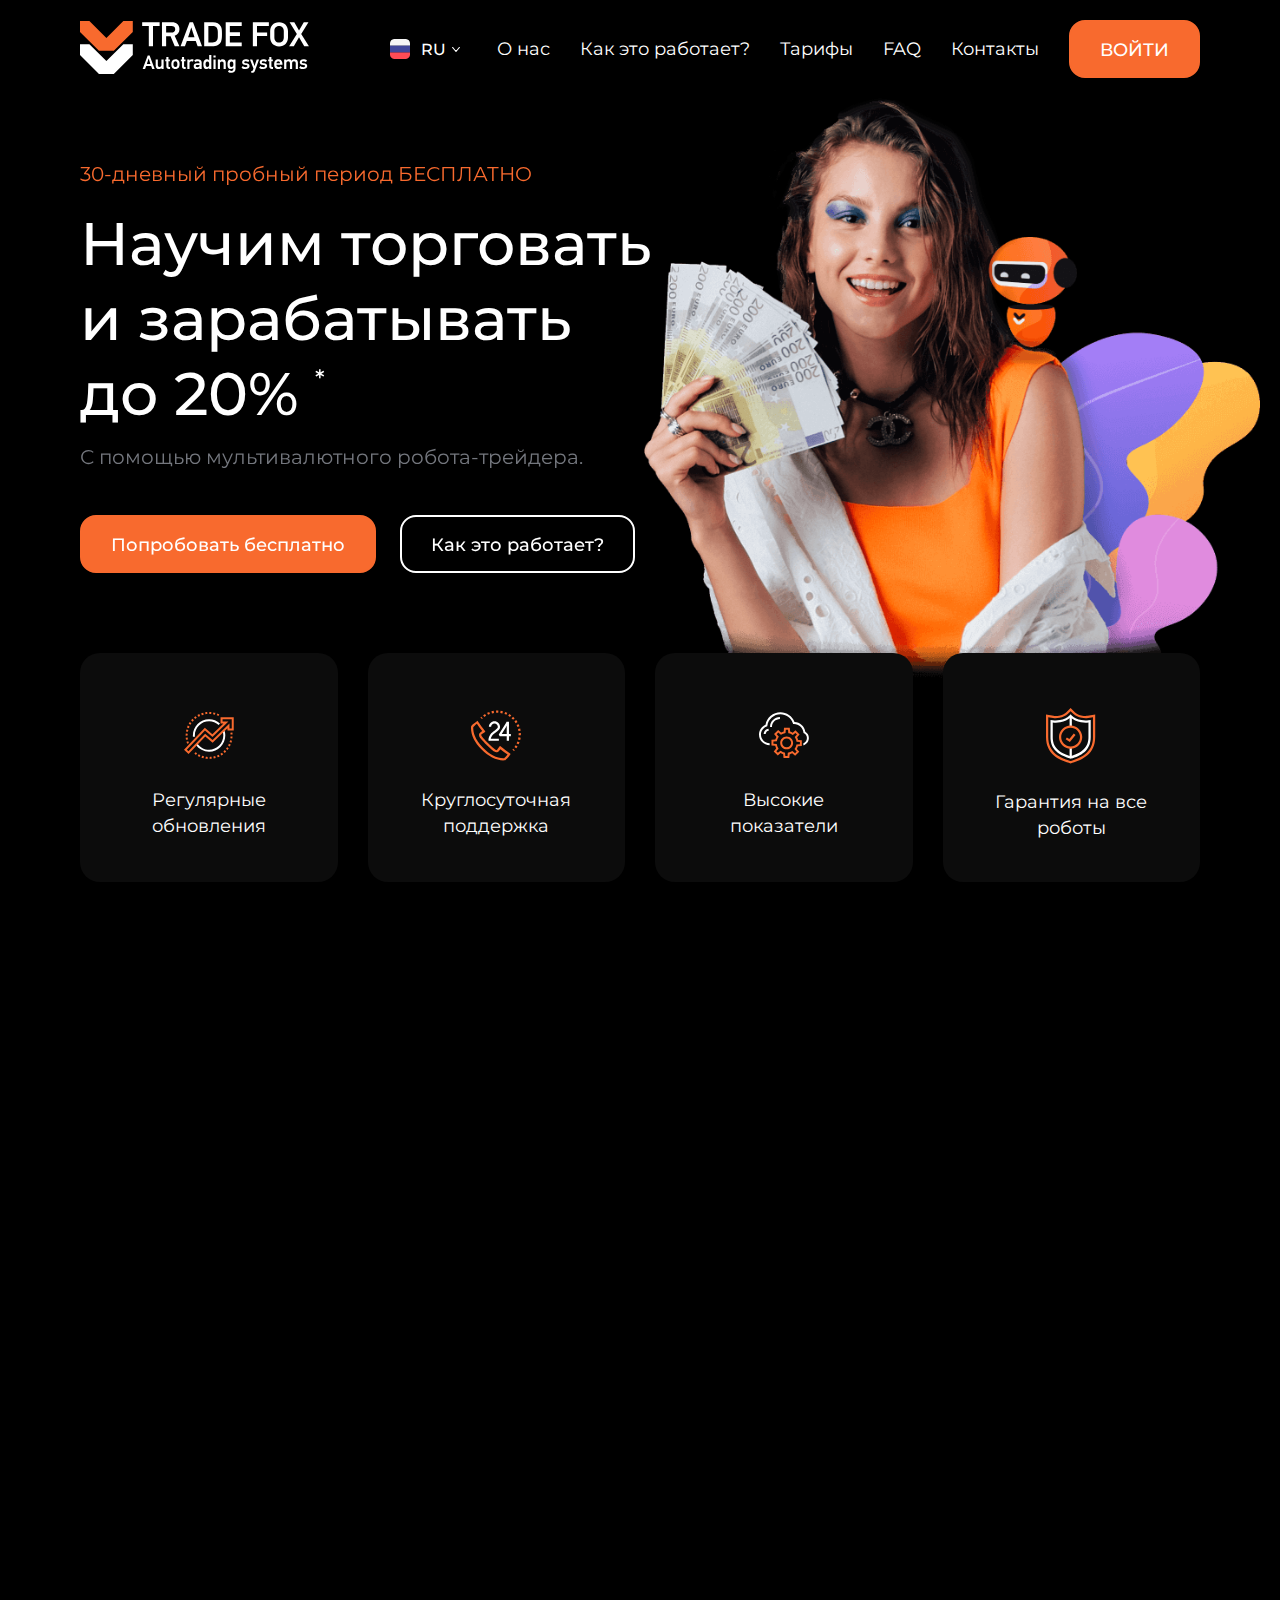
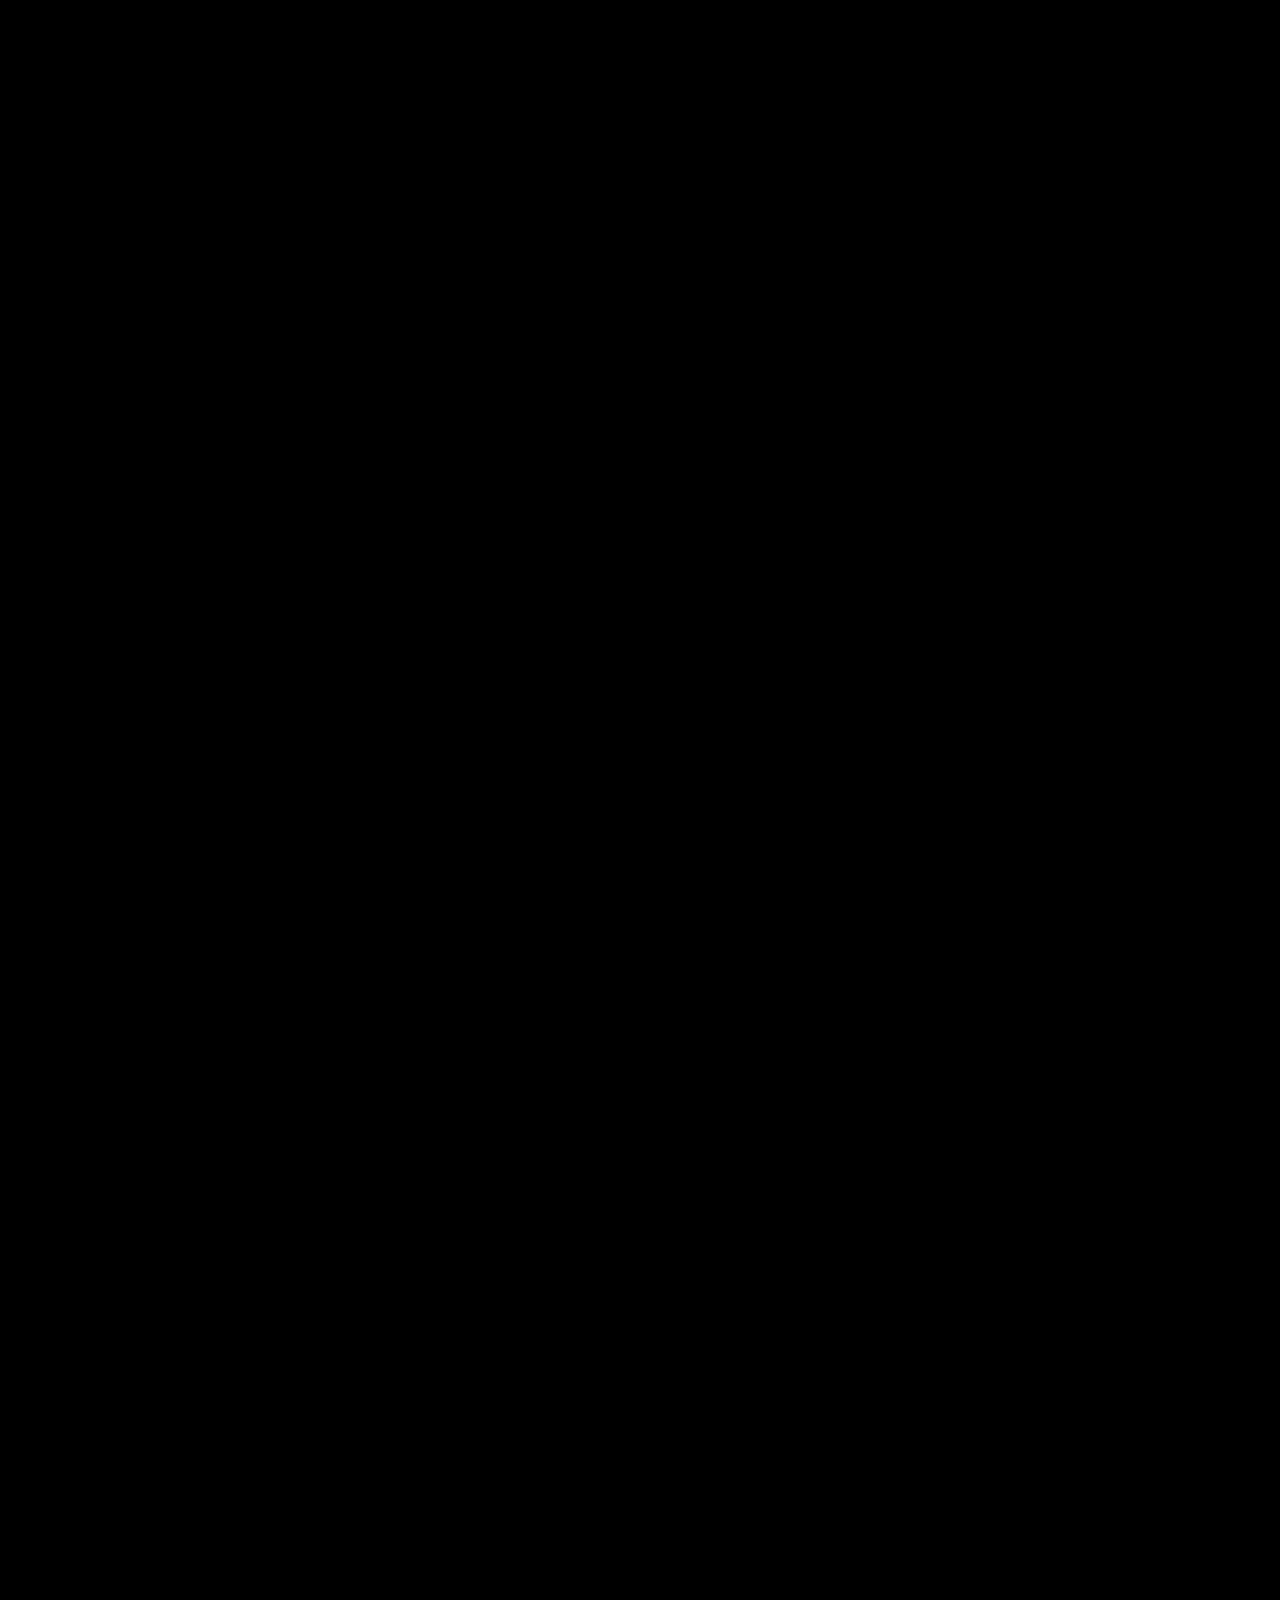
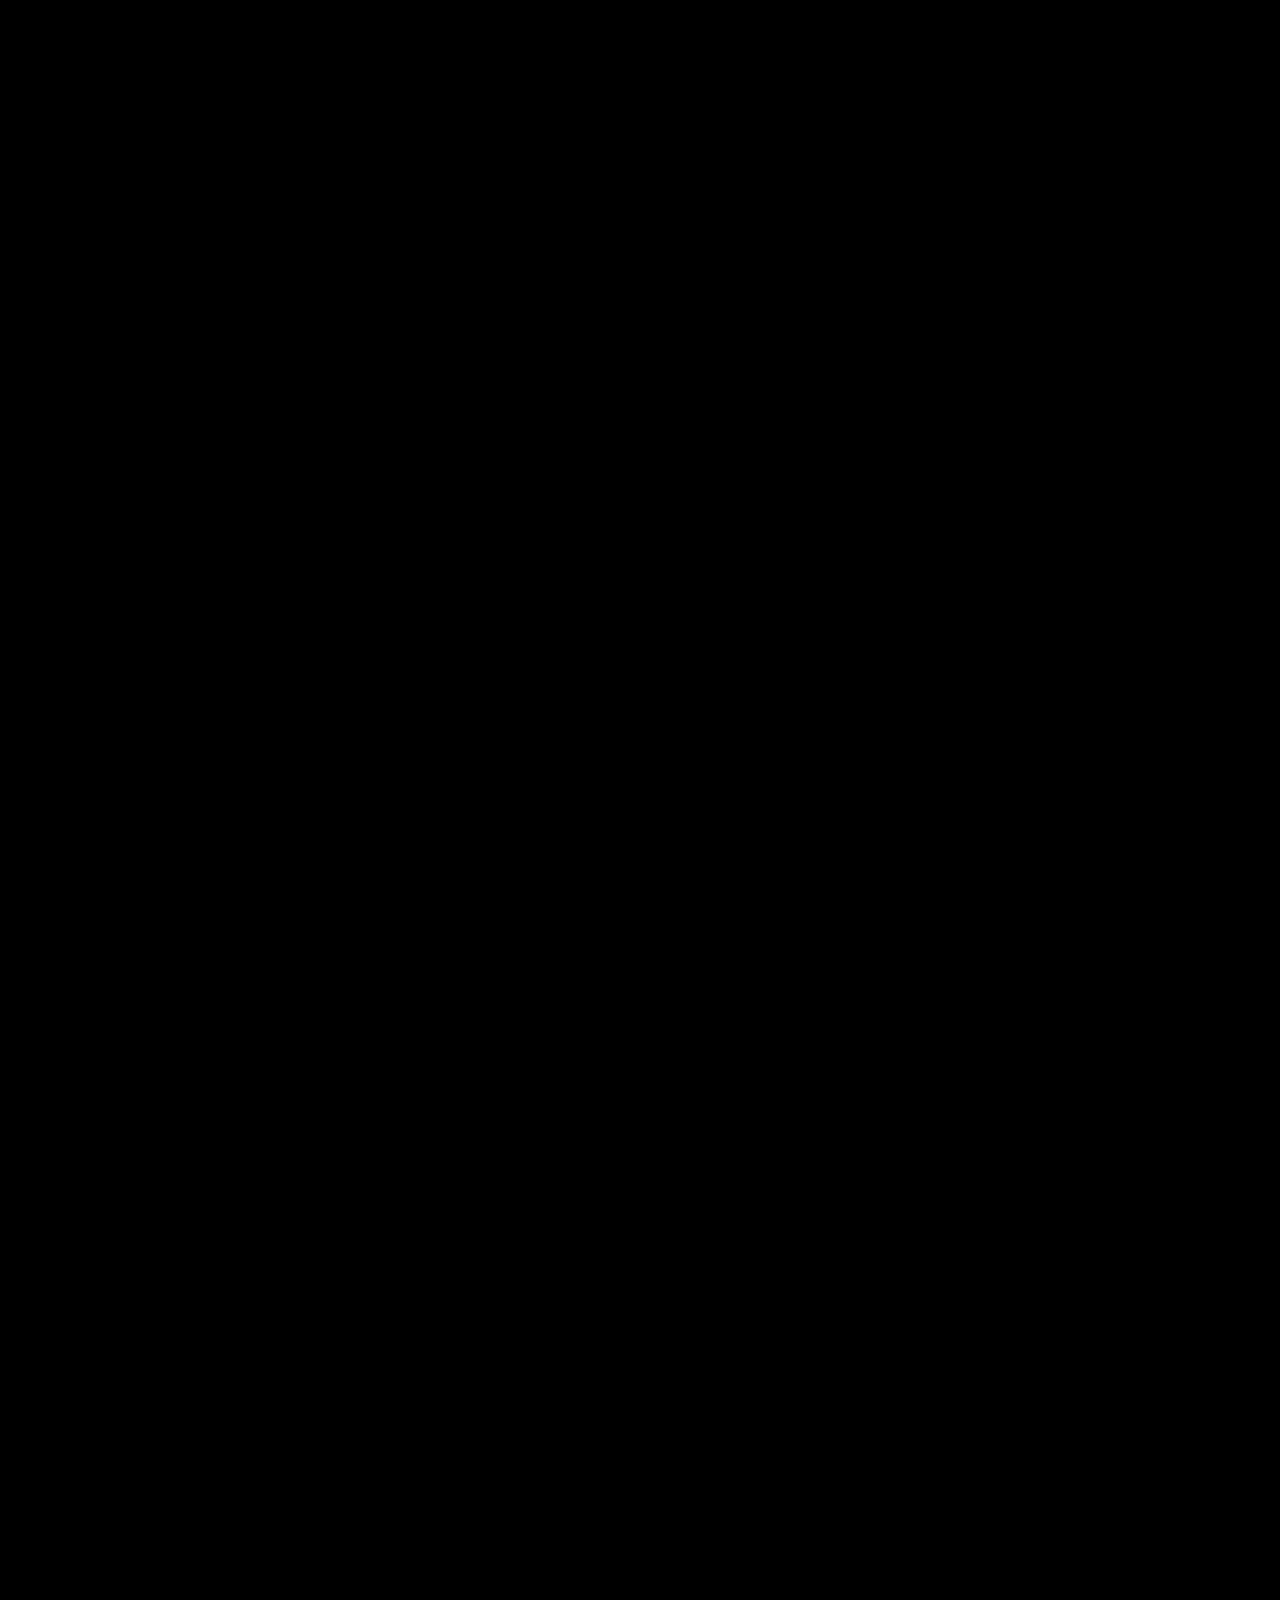
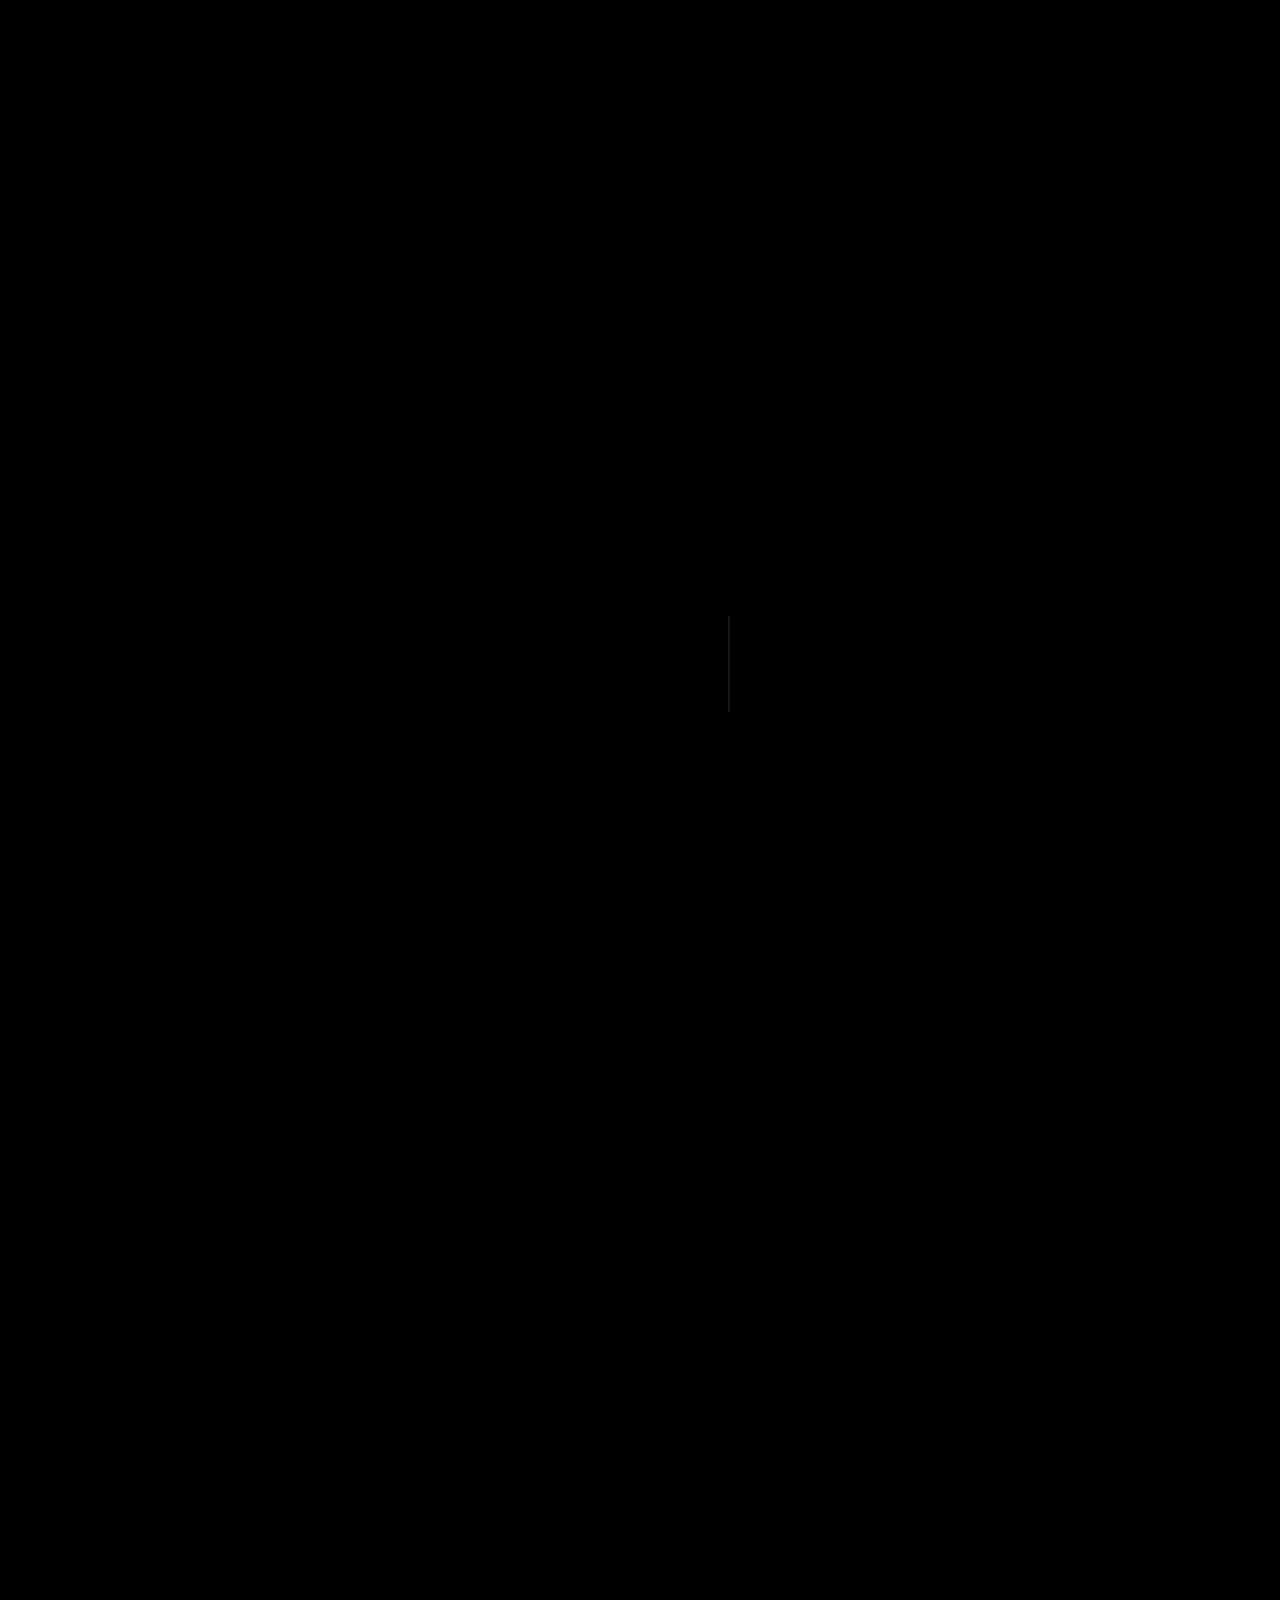
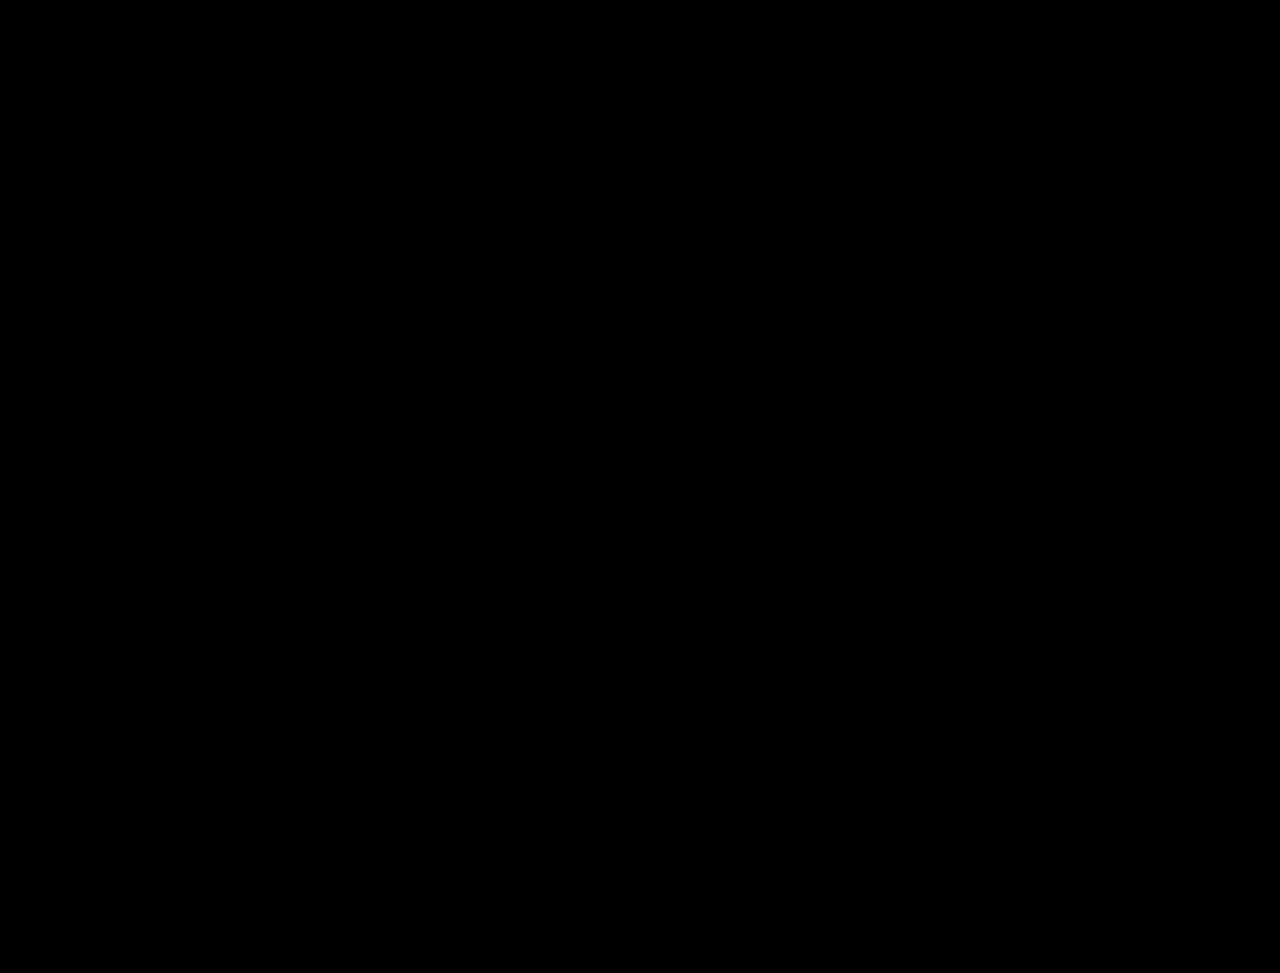
==== commit de0f9e35: "fixes" ====
--- a/index.html
+++ b/index.html
@@ -56,7 +56,7 @@
 							<h1 class="hero-title" data-aos="fade-up" data-aos-duration="400" data-aos-offset="100">Научим торговать и зарабатывать до 20% <span>*</span></h1>
 							<p class="hero-description" data-aos="fade-up" data-aos-duration="500" data-aos-offset="100">С помощью мультивалютного робота-трейдера.</p>
 							<div class="hero-buttons" data-aos="fade-up" data-aos-duration="600" data-aos-offset="100">
-								<button class="button">Попробывать бесплатно</button>
+								<button class="button">Попробовать бесплатно</button>
 								<button class="button button-secondary">Как это работает?</button>
 							</div>
 						</div>
@@ -65,20 +65,20 @@
 									<img src="./assets/hero.png" srcset="./assets/hero.png 1x, ./assets/hero2x.png 2x" decoding="async" loading="lazy" alt="Научим торговать и зарабатывать до 20%">
 								</picture>
 						</div>
-						<div class="advantages">
-							<div class="advantage" data-aos="fade-up" data-aos-duration="300" data-aos-offset="200">
+						<div class="advantages" >
+							<div class="advantage" data-aos="fade-up" data-aos-duration="300" data-aos-offset="200" data-aos-anchor=".header">
 								<img class="advantage-image" src="./assets/advantage1.svg" width="67" height="63" alt="Регулярные обновления">
 								<h6 class="advantage-title">Регулярные обновления</h6>
 							</div>
-							<div class="advantage" data-aos="fade-up" data-aos-duration="400" data-aos-offset="200">
+							<div class="advantage" data-aos="fade-up" data-aos-duration="400" data-aos-offset="200" data-aos-anchor=".header">
 								<img class="advantage-image" src="./assets/advantage2.svg" width="63" height="63" alt="Круглосуточная поддержка">
 								<h6 class="advantage-title">Круглосуточная поддержка</h6>
 							</div>
-							<div class="advantage" data-aos="fade-up" data-aos-duration="500" data-aos-offset="200">
+							<div class="advantage" data-aos="fade-up" data-aos-duration="500" data-aos-offset="200" data-aos-anchor=".header">
 								<img class="advantage-image" src="./assets/advantage3.svg" width="68" height="63" alt="Высокие показатели">
 								<h6 class="advantage-title">Высокие показатели</h6>
 							</div>
-							<div class="advantage" data-aos="fade-up" data-aos-duration="600" data-aos-offset="200">
+							<div class="advantage" data-aos="fade-up" data-aos-duration="600" data-aos-offset="200" data-aos-anchor=".header">
 								<img class="advantage-image" src="./assets/advantage4.svg" width="59" height="66" alt="Гарантия на все роботы">
 								<h6 class="advantage-title">Гарантия на все роботы</h6>
 							</div>
@@ -158,8 +158,8 @@
 									</div>
 								</div>
 							</div>
-							<div class="swiper-button-prev" data-aos="fade-right" data-aos-duration="300" data-aos-offset="300"></div>
-							<div class="swiper-button-next" data-aos="fade-left" data-aos-duration="300" data-aos-offset="300"></div>
+							<div class="swiper-button-prev" data-aos="fade-right" data-aos-duration="300" data-aos-offset="300" data-aos-anchor=".slider-wrapper"></div>
+							<div class="swiper-button-next" data-aos="fade-left" data-aos-duration="300" data-aos-offset="300" data-aos-anchor=".slider-wrapper"></div>
 							<div class="team-pagination dot-pagination"></div>
 						</div>
 						
@@ -169,50 +169,58 @@
 			<div class="how-it-works">
 				<div class="container">
 					<div class="how-it-works-wrapper">
-						<div class="how-it-works-info-block" data-aos="fade-right" data-aos-duration="300" data-aos-offset="300">
-							<div class="how-it-works-info">
-								<h3 class="how-it-works-title" data-aos="fade-right" data-aos-duration="500" data-aos-offset="200" data-aos-delay="300">Что такое робот Trade Fox</h3>
-								<p class="how-it-works-description" data-aos="fade-right" data-aos-duration="400" data-aos-offset="200" data-aos-delay="300">
-									Это современный и надежный инструмент для получения стабильного пассивного дохода. Работа робота полностью автоматизирована и не требует ежедневного контроля со стороны владельца.
-								</p>
-								<button class="button button-secondary" data-aos="fade-right" data-aos-duration="500" data-aos-offset="200" data-aos-delay="300">Посмотреть тарифы</button>
-							</div>
-							<div class="how-it-works-image" data-aos="fade-left" data-aos-duration="400" data-aos-offset="200" data-aos-delay="300">
-								<img src="./assets/info1.svg" width="564" height="378" alt="Что такое робот Trade Fox">
-							</div>
-						</div>
-						<div class="how-it-works-info-block reverse" data-aos="fade-left" data-aos-duration="300" data-aos-offset="300">
-							<div class="how-it-works-info">
-								<h3 class="how-it-works-title" data-aos="fade-left" data-aos-duration="300" data-aos-offset="200" data-aos-delay="300">Установка робота</h3>
-								<p class="how-it-works-description" data-aos="fade-left" data-aos-duration="400" data-aos-offset="200" data-aos-delay="300">
-									Установка робота происходит на удаленном компьютере, который арендуется на одном из сервисов. Такое решение обеспечивает круглосуточную бесперебойную работу торгового терминала и удобство доступа с любого устройства как владельца, так и поддержки. Для мониторинга статистики используется мобильное приложение.
-								</p>
-							</div>
-							<div class="how-it-works-image" data-aos="fade-right" data-aos-duration="400" data-aos-offset="200" data-aos-delay="300">
-								<img src="./assets/info2.svg" width="471" height="433" alt="Установка робота">
-							</div>
-						</div>
-						<div class="how-it-works-info-block" data-aos="fade-right" data-aos-duration="300" data-aos-offset="300">
-							<div class="how-it-works-info">
-								<h3 class="how-it-works-title" data-aos="fade-right" data-aos-duration="300" data-aos-offset="200" data-aos-delay="300">Чем торгует робот?</h3>
-								<p class="how-it-works-description" data-aos="fade-right" data-aos-duration="400" data-aos-offset="200" data-aos-delay="300">
-									Торговля ведется по 12 валютным парам, которые наиболее подходят под наши алгоритмы. Для каждой валютной пары подобраны индивидуальные настройки, обеспечивающие наилучшие результаты при наименьших рисках.
-								</p>
-								<button class="button" data-aos="fade-right" data-aos-duration="500" data-aos-offset="200" data-aos-delay="300">Попробывать бесплатно</button>
-							</div>
-							<div class="how-it-works-image" data-aos="fade-left" data-aos-duration="400" data-aos-offset="200" data-aos-delay="300">
-								<img src="./assets/info3.svg" width="539" height="484" alt="Что такое робот Trade Fox">
-							</div>
-						</div>
-						<div class="how-it-works-info-block reverse"  data-aos="fade-left" data-aos-duration="300" data-aos-offset="300">
-							<div class="how-it-works-info">
-								<h3 class="how-it-works-title" data-aos="fade-left" data-aos-duration="300" data-aos-offset="200" data-aos-delay="300">Система контроля рисков</h3>
-								<p class="how-it-works-description" data-aos="fade-left" data-aos-duration="400" data-aos-offset="200" data-aos-delay="300">
-									Торговля ведется по 12 валютным парам, которые наиболее подходят под наши алгоритмы. Для каждой валютной пары подобраны индивидуальные настройки, обеспечивающие наилучшие результаты при наименьших рисках.
-								</p>
-							</div>
-							<div class="how-it-works-image" data-aos="fade-right" data-aos-duration="400" data-aos-offset="200" data-aos-delay="300">
-								<img src="./assets/info4.svg" width="533" height="473" alt="Установка робота">
+						<div class="how-it-works-info-block-wrapper one">
+							<div class="how-it-works-info-block " data-aos="fade-right" data-aos-duration="300" data-aos-offset="300">
+								<div class="how-it-works-info" data-aos="fade-right" data-aos-duration="400" data-aos-offset="200" data-aos-delay="300" data-aos-anchor=".one">
+									<h3 class="how-it-works-title">Что такое робот Trade Fox</h3>
+									<p class="how-it-works-description">
+										Это современный и надежный инструмент для получения стабильного пассивного дохода. Работа робота полностью автоматизирована и не требует ежедневного контроля со стороны владельца.
+									</p>
+									<button class="button button-secondary">Посмотреть тарифы</button>
+								</div>
+								<div class="how-it-works-image" data-aos="fade-left" data-aos-duration="400" data-aos-offset="200" data-aos-delay="700" data-aos-anchor=".one">
+									<img src="./assets/info1.svg" width="564" height="378" alt="Что такое робот Trade Fox">
+								</div>
+							</div>
+						</div>
+						<div class="how-it-works-info-block-wrapper two">
+							<div class="how-it-works-info-block reverse" data-aos="fade-left" data-aos-duration="300" data-aos-offset="300">
+								<div class="how-it-works-info" data-aos="fade-left" data-aos-duration="400" data-aos-offset="200" data-aos-delay="300" data-aos-anchor=".two">
+									<h3 class="how-it-works-title">Установка робота</h3>
+									<p class="how-it-works-description">
+										Установка робота происходит на удаленном компьютере, который арендуется на одном из сервисов. Такое решение обеспечивает круглосуточную бесперебойную работу торгового терминала и удобство доступа с любого устройства как владельца, так и поддержки. Для мониторинга статистики используется мобильное приложение.
+									</p>
+								</div>
+								<div class="how-it-works-image" data-aos="fade-right" data-aos-duration="400" data-aos-offset="200" data-aos-delay="700" data-aos-anchor=".two">
+									<img src="./assets/info2.svg" width="471" height="433" alt="Установка робота">
+								</div>
+							</div>
+						</div>
+						<div class="how-it-works-info-block-wrapper three">
+							<div class="how-it-works-info-block" data-aos="fade-right" data-aos-duration="300" data-aos-offset="300">
+								<div class="how-it-works-info" data-aos="fade-right" data-aos-duration="400" data-aos-offset="200" data-aos-delay="300" data-aos-anchor=".three">
+									<h3 class="how-it-works-title">Чем торгует робот?</h3>
+									<p class="how-it-works-description">
+										Торговля ведется по 12 валютным парам, которые наиболее подходят под наши алгоритмы. Для каждой валютной пары подобраны индивидуальные настройки, обеспечивающие наилучшие результаты при наименьших рисках.
+									</p>
+									<button class="button">Попробовать бесплатно</button>
+								</div>
+								<div class="how-it-works-image" data-aos="fade-left" data-aos-duration="400" data-aos-offset="200" data-aos-delay="700" data-aos-anchor=".three">
+									<img src="./assets/info3.svg" width="539" height="484" alt="Что такое робот Trade Fox">
+								</div>
+							</div>
+						</div>
+						<div class="how-it-works-info-block-wrapper four">
+							<div class="how-it-works-info-block reverse "  data-aos="fade-left" data-aos-duration="300" data-aos-offset="300">
+								<div class="how-it-works-info" data-aos="fade-left" data-aos-duration="400" data-aos-offset="200" data-aos-delay="300" data-aos-anchor=".four">
+									<h3 class="how-it-works-title">Система контроля рисков</h3>
+									<p class="how-it-works-description">
+										Торговля ведется по 12 валютным парам, которые наиболее подходят под наши алгоритмы. Для каждой валютной пары подобраны индивидуальные настройки, обеспечивающие наилучшие результаты при наименьших рисках.
+									</p>
+								</div>
+								<div class="how-it-works-image" data-aos="fade-right" data-aos-duration="400" data-aos-offset="200" data-aos-delay="700" data-aos-anchor=".four">
+									<img src="./assets/info4.svg" width="533" height="473" alt="Установка робота">
+								</div>
 							</div>
 						</div>
 					</div>
@@ -225,22 +233,22 @@
 						<div class="working-cycle-items">
 							<div class="working-cycle-item">
 								<img src="./assets/works1.svg" width="67" height="70" alt="Регистрация" data-aos="fade-down" data-aos-duration="400">
-								<h6 class="working-cycle-title" data-aos="fade-right" data-aos-duration="400">Регистрация</h6>
+								<h6 class="working-cycle-item-title" data-aos="fade-right" data-aos-duration="400">Регистрация</h6>
 								<p class="working-cycle-description" data-aos="fade-right" data-aos-duration="500">Регистрация на брокере, открытие торгового счёта.</p>
 							</div>
 							<div class="working-cycle-item">
 								<img src="./assets/works2.svg" width="70" height="70" alt="Заключение договора" data-aos="fade-down" data-aos-duration="400">
-								<h6 class="working-cycle-title" data-aos="fade-right" data-aos-duration="400">Заключение договора</h6>
+								<h6 class="working-cycle-item-title" data-aos="fade-right" data-aos-duration="400">Заключение договора</h6>
 								<p class="working-cycle-description" data-aos="fade-right" data-aos-duration="500">Подписываем договор и отправляем его заказным письмом.</p>
 							</div>
 							<div class="working-cycle-item">
 								<img src="./assets/works3.svg" width="53" height="70" alt="Оплата" data-aos="fade-down" data-aos-duration="400">
-								<h6 class="working-cycle-title" data-aos="fade-right" data-aos-duration="400">Оплата</h6>
+								<h6 class="working-cycle-item-title" data-aos="fade-right" data-aos-duration="400">Оплата</h6>
 								<p class="working-cycle-description" data-aos="fade-right" data-aos-duration="500">Выставление счета, оплата программы.</p>
 							</div>
 							<div class="working-cycle-item">
 								<img src="./assets/works4.svg" width="71" height="70" alt="Установка робота" data-aos="fade-down" data-aos-duration="400">
-								<h6 class="working-cycle-title" data-aos="fade-right" data-aos-duration="400">Установка робота</h6>
+								<h6 class="working-cycle-item-title" data-aos="fade-right" data-aos-duration="400">Установка робота</h6>
 								<p class="working-cycle-description" data-aos="fade-right" data-aos-duration="500">Установка программы на Ваш удаленный компьютер.</p>
 							</div>
 						</div>
@@ -279,7 +287,7 @@
 										<p class="card-price">40 000 ₽</p>
 										<div class="card-buttons">
 											<button class="button">Купить</button>
-											<a href="">Попробывать бесплатно</a>
+											<a href="">Попробовать бесплатно</a>
 										</div>
 									</div>
 								</div>
@@ -295,7 +303,7 @@
 										<p class="card-price">100 000 ₽</p>
 										<div class="card-buttons">
 											<button class="button">Купить</button>
-											<a href="">Попробывать бесплатно</a>
+											<a href="">Попробовать бесплатно</a>
 										</div>
 									</div>
 								</div>
@@ -311,7 +319,7 @@
 										<p class="card-price">300 000 ₽</p>
 										<div class="card-buttons">
 											<button class="button">Купить</button>
-											<a href="">Попробывать бесплатно</a>
+											<a href="">Попробовать бесплатно</a>
 										</div>
 									</div>
 								</div>
@@ -426,16 +434,16 @@
 		<footer class="footer" id="contacts">
 			<div class="container">
 				<div class="footer-wrapper" data-aos="fade-down" data-aos-duration="200">
-					<div class="footer-info">
-						<h2 class="footer-title" data-aos="fade-right" data-aos-duration="200" data-aos-delay="200">Остались вопросы?</h2>
-						<div data-aos="fade-right" data-aos-duration="300" data-aos-delay="200">
+					<div class="footer-info" data-aos="fade-right" data-aos-duration="200" data-aos-delay="200">
+						<h2 class="footer-title">Остались вопросы?</h2>
+						<div data-aos="fade-right">
 							<a href="tel:+79600389788" class="phone-link">+7 (960) 038-97-88</a>
 						</div>
-						<div data-aos="fade-right" data-aos-duration="300" data-aos-delay="200">
+						<div data-aos="fade-right">
 							<a href="mailto:info@trade-fox.com" class="white-link">info@trade-fox.com</a>
 						</div>
-						<p class="white-text address" data-aos="fade-right" data-aos-duration="300" data-aos-delay="200">г.Казань, ул. Дзержинского 12</p>
-						<ul class="social-links" data-aos="fade-right" data-aos-duration="400" data-aos-delay="200">
+						<p class="white-text address">г.Казань, ул. Дзержинского 12</p>
+						<ul class="social-links">
 							<li>
 								<a href="">
 									<img src="./assets/social1.svg" width="31" height="30" alt="Instagram">
@@ -447,20 +455,20 @@
 								</a>
 							</li>
 						</ul>
-						<p class="footer-text ip-info" data-aos="fade-right" data-aos-duration="500" data-aos-delay="200">ИП Шайхлисламов Т.Ф. ИНН 026402379255</p>
-						<div data-aos="fade-right" data-aos-duration="500" data-aos-delay="200">
+						<p class="footer-text ip-info">ИП Шайхлисламов Т.Ф. ИНН 026402379255</p>
+						<div>
 							<a href="" class="footer-link">Политика конфиденциальности</a>
 						</div>
-						<p class="footer-text develop" data-aos="fade-right" data-aos-duration="500" data-aos-delay="200">
+						<p class="footer-text develop">
 							Сайт разработан: 
 							<a href="" class="footer-link">MonkeyGarden</a>
 						</p>
-						<span class="small-text" data-aos="fade-right" data-aos-duration="600" data-aos-delay="200"><span>*</span>Указанная доходность не является гарантированной. Торговля на валютных рынках сопряжена с рисками потери средств.</span>
+						<span class="small-text"><span>*</span>Указанная доходность не является гарантированной. Торговля на валютных рынках сопряжена с рисками потери средств.</span>
 					</div>
 					<div class="footer-form" data-aos="fade-left" data-aos-duration="200" data-aos-delay="200">
-						<h2 class="footer-title" data-aos="fade-left	" data-aos-duration="200" data-aos-delay="200">Оставьте заявку</h2>
-						<p class="white-text" data-aos="fade-left" data-aos-duration="300" data-aos-delay="200">Оставьте свои данные, мы с Вами свяжемся и поможем активировать пробный период</p>
-						<form action=""  data-aos="fade-left" data-aos-duration="400" data-aos-delay="200">
+						<h2 class="footer-title">Оставьте заявку</h2>
+						<p class="white-text">Оставьте свои данные, мы с Вами свяжемся и поможем активировать пробный период</p>
+						<form action="">
 							<input name="name" type="text" placeholder="Ваше имя">
 							<input pattern="^[+]*[(]{0,1}[0-9]{1,4}[)]{0,1}[-\s\./0-9]*$" type="tel" name="phone" placeholder="Ваш номер телефона" required class="form-input" inputmode="numeric">
 							<div class="group-wrapper">
--- a/styles/first-paint.css
+++ b/styles/first-paint.css
@@ -1,2 +1,2 @@
-.header{position:sticky;top:0;left:0;background-color:var(--bg-color);padding:20px 0;z-index:100}@media screen and (max-width: 767px){.header{position:static}}.header-wrapper{display:flex;align-items:center;align-content:center;justify-content:space-between}.language-select{margin-left:auto;margin-right:30px}@media screen and (max-width: 1120px){.language-select{margin-right:25px}}@media screen and (max-width: 767px){.language-select{margin-left:0}}.language-select .selected-element{display:flex;align-items:center;align-content:center;justify-content:center}.language-select .select2-container--default{font-size:16px;font-weight:500}.language-select .select2-container--default.select2-container--open .select2-selection--single .select2-selection__arrow b{margin-top:-3px;transform:rotateX(0)}.language-select .select2-container--default .select2-selection--single{background-color:transparent;border:none;border-radius:0;height:35px}.language-select .select2-container--default .select2-selection--single .select2-selection__rendered{display:inline-block;color:#fff;line-height:35px;padding-left:10px}.language-select .select2-container--default .select2-selection--single .select2-selection__rendered .selection-text{padding-left:11px}.language-select .select2-container--default .select2-selection--single .select2-selection__arrow b{display:block;width:10px;height:10px;background-image:url("../assets/arrow.svg");background-position:center;background-size:contain;border:none;transform:rotateX(180deg);margin-left:-5px;margin-top:-5px;transition:transform .3s ease-in-out}span.select2-container--default{font-size:16px;font-weight:500}span.select2-container--default .select2-dropdown{background-color:transparent;border:none;border-radius:5px !important;overflow:hidden}span.select2-container--default .select2-results__option--highlighted.select2-results__option--selectable{background-color:transparent;color:#fff}span.select2-container--default .select2-results__options{background-color:#2D2E35}span.select2-container--default .select2-results__option{padding:5px 10px;color:#fff}span.select2-container--default .select2-results__option .selected-element{display:flex;align-items:center;align-content:center;justify-content:flex-start;position:relative}span.select2-container--default .select2-results__option .selected-element .selection-text{padding-left:11px}span.select2-container--default .select2-results__option .selected-element:after{content:"";display:block;width:5px;height:5px;border-radius:5px;background-color:transparent;position:absolute;top:50%;right:0;transform:translateY(-50%);transition:background-color .3s ease-in-out}span.select2-container--default .select2-results__option--selected{background-color:transparent}span.select2-container--default .select2-results__option--selected .selected-element:after{background-color:var(--accent-color)}.login-wrapper{display:inline-flex;align-self:center}.login-button{text-transform:uppercase}@media screen and (max-width: 767px){.login-button{font-size:0;margin:0;padding:6px 4px;border-radius:10px}}.login-button img{display:none}@media screen and (max-width: 767px){.login-button img{display:block}}.logo{max-width:40%}@media screen and (max-width: 767px){.logo{display:flex;align-items:center;align-content:center;justify-content:center;width:100%;max-width:123px;margin-bottom:0;margin-right:auto}}.logo a{display:inline-block}.logo a img{max-width:100%}.navigation-wrapper{display:inline-block}@media screen and (max-width: 1120px){.navigation-wrapper{display:none}}.navigation-list{display:flex;list-style-type:none}.navigation-list li{margin-right:30px}.navigation-list li a{font-size:var(--p-font-size);line-height:1.67;color:var(--title-color);text-decoration:none;transition:color .3s ease-in-out}.navigation-list li a:hover{color:var(--accent-color)}.hero{display:flex}.hero-wrapper{display:flex;flex-direction:column;position:relative;padding:60px 0 28px}@media screen and (max-width: 1120px){.hero-wrapper{padding:40px 0 20px}}@media screen and (max-width: 767px){.hero-wrapper{padding:30px 0 0}}.hero-background{position:absolute;top:0;right:-60px;max-width:55%;height:auto;pointer-events:none}.hero-background img,.hero-background picture{width:100%;height:auto}@media screen and (max-width: 1120px){.hero-background{display:none}}.hero-content{position:relative;z-index:1;max-width:52%}@media screen and (max-width: 1120px){.hero-content{max-width:100%}}.hero-buttons{margin-top:40px}.hero-buttons .button+.button{margin-left:20px}@media screen and (max-width: 767px){.hero-buttons{margin-top:30px;flex-direction:column}.hero-buttons .button{width:100%}.hero-buttons .button+.button{margin-left:0;margin-top:10px}}.hero-title{line-height:1.25;font-weight:500;margin-bottom:10px}.hero-title span{font-size:24px;vertical-align:top;position:relative;top:8px}@media screen and (max-width: 767px){.hero-title{--h1-font-size: 28px;margin-top:8px}.hero-title span{display:none}}.hero-subtitle{--p-font-size: 20px;--text-color: var(--accent-color);margin-bottom:15px}@media screen and (max-width: 767px){.hero-subtitle{--p-font-size: 12px}}.hero-description{--p-font-size: 20px}@media screen and (max-width: 767px){.hero-description{--p-font-size: 14px}}.advantages{display:flex;width:100%;gap:30px;margin-top:80px;position:relative;z-index:1}@media screen and (max-width: 1120px){.advantages{flex-wrap:wrap;margin-top:50px}}@media screen and (max-width: 767px){.advantages{gap:12px}}.advantage{display:flex;flex-direction:column;align-content:center;align-items:center;justify-content:center;flex:1 1 25%;padding:50px 50px 40px;background-color:var(--bg-color-darken);border-radius:var(--block-radius)}@media screen and (max-width: 1120px){.advantage{justify-content:flex-start;flex:0 0 calc(50% - 15px);padding:24px 10px}}@media screen and (max-width: 767px){.advantage{flex:0 0 calc(50% - 6px)}}.advantage-image{max-width:50px}.advantage-title{margin-top:21px;font-weight:400;line-height:1.44;text-align:center;color:var(--title-color)}@media screen and (max-width: 767px){.advantage-title{--h6-font-size: 12px;--h6-line-height: 1.4;margin-top:8px}}
+.header{position:sticky;top:0;left:0;background-color:var(--bg-color);padding:20px 0;z-index:100}@media screen and (max-width: 767px){.header{position:static}}.header-wrapper{display:flex;align-items:center;align-content:center;justify-content:space-between}.language-select{margin-left:auto;margin-right:30px}@media screen and (max-width: 1120px){.language-select{margin-right:25px}}@media screen and (max-width: 767px){.language-select{margin-left:0}}.language-select .selected-element{display:flex;align-items:center;align-content:center;justify-content:center}.language-select .select2-container--default{font-size:16px;font-weight:500}.language-select .select2-container--default.select2-container--open .select2-selection--single .select2-selection__arrow b{margin-top:-1px;transform:rotateX(0)}.language-select .select2-container--default .select2-selection--single{background-color:transparent;border:none;border-radius:0;height:35px}.language-select .select2-container--default .select2-selection--single .select2-selection__rendered{display:inline-block;color:#fff;line-height:35px;padding-left:10px}.language-select .select2-container--default .select2-selection--single .select2-selection__rendered .selection-text{padding-left:11px}.language-select .select2-container--default .select2-selection--single .select2-selection__arrow b{display:block;width:10px;height:10px;background-image:url("../assets/arrow.svg");background-position:center;background-size:contain;border:none;transform:rotateX(180deg);margin-left:-5px;margin-top:-3px;transition:transform .3s ease-in-out}span.select2-container--default{font-size:16px;font-weight:500}span.select2-container--default .select2-dropdown{background-color:transparent;border:none;border-radius:5px !important;overflow:hidden}span.select2-container--default .select2-results__option--highlighted.select2-results__option--selectable{background-color:transparent;color:#fff}span.select2-container--default .select2-results__options{background-color:#2D2E35}span.select2-container--default .select2-results__option{padding:5px 10px;color:#fff}span.select2-container--default .select2-results__option .selected-element{display:flex;align-items:center;align-content:center;justify-content:flex-start;position:relative}span.select2-container--default .select2-results__option .selected-element .selection-text{padding-left:11px}span.select2-container--default .select2-results__option .selected-element:after{content:"";display:block;width:5px;height:5px;border-radius:5px;background-color:transparent;position:absolute;top:50%;right:0;transform:translateY(-50%);transition:background-color .3s ease-in-out}span.select2-container--default .select2-results__option--selected{background-color:transparent}span.select2-container--default .select2-results__option--selected .selected-element:after{background-color:var(--accent-color)}.login-wrapper{display:inline-flex;align-self:center}.login-button{text-transform:uppercase}@media screen and (max-width: 767px){.login-button{font-size:0;margin:0;padding:6px 4px;border-radius:10px}}.login-button img{display:none}@media screen and (max-width: 767px){.login-button img{display:block}}.logo{max-width:40%}@media screen and (max-width: 767px){.logo{display:flex;align-items:center;align-content:center;justify-content:center;width:100%;max-width:123px;margin-bottom:0;margin-right:auto}}.logo a{display:inline-block}.logo a img{max-width:100%}.navigation-wrapper{display:inline-block}@media screen and (max-width: 1120px){.navigation-wrapper{display:none}}.navigation-list{display:flex;list-style-type:none}.navigation-list li{margin-right:30px}.navigation-list li a{font-size:var(--p-font-size);line-height:1.67;color:var(--title-color);text-decoration:none;transition:color .3s ease-in-out}.navigation-list li a:hover{color:var(--accent-color)}.hero{display:flex}.hero-wrapper{display:flex;flex-direction:column;position:relative;padding:60px 0 28px}@media screen and (max-width: 1120px){.hero-wrapper{padding:40px 0 20px}}@media screen and (max-width: 767px){.hero-wrapper{padding:30px 0 0}}.hero-background{position:absolute;top:0;right:-60px;max-width:55%;height:auto;pointer-events:none}.hero-background img,.hero-background picture{width:100%;height:auto}@media screen and (max-width: 1120px){.hero-background{display:none}}.hero-content{position:relative;z-index:1;max-width:52%}@media screen and (max-width: 1120px){.hero-content{max-width:100%}}.hero-buttons{margin-top:40px}.hero-buttons .button+.button{margin-left:20px}@media screen and (max-width: 767px){.hero-buttons{margin-top:30px;flex-direction:column}.hero-buttons .button{width:100%}.hero-buttons .button+.button{margin-left:0;margin-top:10px}}.hero-title{line-height:1.25;font-weight:500;margin-bottom:10px}.hero-title span{font-size:24px;vertical-align:top;position:relative;top:8px}@media screen and (max-width: 767px){.hero-title{--h1-font-size: 28px;margin-top:8px}.hero-title span{display:none}}.hero-subtitle{--p-font-size: 20px;--text-color: var(--accent-color);margin-bottom:15px}@media screen and (max-width: 767px){.hero-subtitle{--p-font-size: 12px}}.hero-description{--p-font-size: 20px}@media screen and (max-width: 767px){.hero-description{--p-font-size: 14px}}.advantages{display:flex;width:100%;gap:30px;margin-top:80px;position:relative;z-index:1}@media screen and (max-width: 1120px){.advantages{flex-wrap:wrap;margin-top:50px}}@media screen and (max-width: 767px){.advantages{gap:12px}}.advantage{display:flex;flex-direction:column;align-content:center;align-items:center;justify-content:center;flex:1 1 25%;padding:50px 50px 40px;background-color:var(--bg-color-darken);border-radius:var(--block-radius)}@media screen and (max-width: 1120px){.advantage{justify-content:flex-start;flex:0 0 calc(50% - 15px);padding:24px 10px}}@media screen and (max-width: 767px){.advantage{flex:0 0 calc(50% - 6px)}}.advantage-image{max-width:50px}.advantage-title{margin-top:21px;font-weight:400;line-height:1.44;text-align:center;color:var(--title-color)}@media screen and (max-width: 767px){.advantage-title{--h6-font-size: 12px;--h6-line-height: 1.4;margin-top:8px}}
 /*# sourceMappingURL=first-paint.css.map */
--- a/styles/styles.css
+++ b/styles/styles.css
@@ -1,2 +1,2 @@
-.about-wrapper{padding-top:100px}@media screen and (max-width: 1120px){.about-wrapper{padding-top:60px}}@media screen and (max-width: 767px){.about-wrapper{padding-top:40px}}.about-info{display:flex;gap:30px}.about-info-subtitle{color:#424344;line-height:1.67}.about-numbers{display:flex;gap:60px;margin-top:20px}@media screen and (max-width: 767px){.about-numbers{gap:30px;margin-top:15px}}.about-numbers-title{--h3-font-size: 64px;--h3-line-height: 1.25}@media screen and (max-width: 1120px){.about-numbers-title{--h3-font-size: 50px}}@media screen and (max-width: 767px){.about-numbers-title{--h3-font-size: 37px}}.about-numbers-description{--text-color: var(--title-color)}@media screen and (max-width: 1120px){.about-numbers-description{--p-font-size: 12px}}.about-info-title{font-weight:600}.about-info-description{line-height:1.67;margin-top:32px}@media screen and (max-width: 1120px){.about-info-description{margin-top:25px}}@media screen and (max-width: 767px){.about-info-description{margin-top:15px}}.about-info-description span{display:inline-block;margin-bottom:30px}@media screen and (max-width: 1120px){.about-info-description span{margin-bottom:20px}}@media screen and (max-width: 767px){.about-info-description span{margin-bottom:15px}}.about-info-text{flex:1 1 50%}@media screen and (max-width: 1120px){.about-info-text{flex:1 1 auto;width:100%}}.about-info-image{flex:1 1 50%}.about-info-image picture,.about-info-image img{width:100%;height:auto;border-radius:var(--block-radius)}@media screen and (max-width: 1120px){.about-info-image{display:none}}.about-info-image-mobile{display:none;margin-top:17px;margin-bottom:23px}.about-info-image-mobile img{width:100%;height:auto;border-radius:var(--block-radius)}@media screen and (max-width: 1120px){.about-info-image-mobile{display:block}}.slider-wrapper{position:relative}.slider-wrapper .swiper-button-prev,.slider-wrapper .swiper-button-next{--swiper-navigation-size: 0;top:auto;bottom:20px;font-size:0;width:24px;height:24px;display:flex;align-items:center;align-content:center;justify-content:center;margin:0;padding:0}@media screen and (max-width: 1120px){.slider-wrapper .swiper-button-prev,.slider-wrapper .swiper-button-next{display:none}}.slider-wrapper .swiper-button-prev{left:-34px}.slider-wrapper .swiper-button-prev:before{content:"";display:block;width:13px;height:13px;border:4px solid var(--accent-color);border-bottom:none;border-right:none;transform:rotate(-45deg)}.slider-wrapper .swiper-button-next{right:-34px}.slider-wrapper .swiper-button-next:before{content:"";display:block;width:13px;height:13px;border:4px solid var(--accent-color);border-top:none;border-left:none;transform:rotate(-45deg)}.our-team-slider{padding-top:60px;padding-bottom:0}@media screen and (max-width: 1120px){.our-team-slider{padding-top:40px}}@media screen and (max-width: 767px){.our-team-slider{padding-top:20px}}.person picture{display:block;width:100%;height:329px}@media screen and (max-width: 1120px){.person picture{height:auto}}.person picture img{display:block;width:100%;height:100%;object-fit:contain;border-radius:var(--block-radius)}@media screen and (max-width: 1120px){.person picture img{height:auto}}@media screen and (max-width: 479px){.person-name,.person-position{--h6-font-size: 18px;--p-font-size: 18px;text-align:center}}.how-it-works{margin-top:50px}@media screen and (max-width: 1120px){.how-it-works{margin-top:120px}}.how-it-works-info-block{display:flex;background-color:var(--bg-color-dark);margin-top:100px;min-height:418px;border-radius:var(--block-radius);align-items:center;align-content:center;justify-content:space-between}@media (max-width: 1366px){.how-it-works-info-block{padding:50px}}@media screen and (max-width: 1120px){.how-it-works-info-block{margin-top:95px;flex-direction:column-reverse;padding:0 20px 40px}}.how-it-works-info-block .how-it-works-info{padding:50px}.how-it-works-info-block .how-it-works-info button{margin-top:26px}@media screen and (max-width: 767px){.how-it-works-info-block .how-it-works-info button{width:100%}}@media (max-width: 1366px){.how-it-works-info-block .how-it-works-info{padding:0}}@media screen and (max-width: 1120px){.how-it-works-info-block .how-it-works-info{margin-top:30px}}.how-it-works-info-block .how-it-works-title{margin-bottom:15px;--h3-line-height: 1.28}@media screen and (max-width: 1120px){.how-it-works-info-block .how-it-works-title{--h3-font-size: 22px;margin-bottom:9px}}.how-it-works-info-block .how-it-works-image{position:relative;flex:0 0 41.5%}.how-it-works-info-block .how-it-works-image img{position:absolute;top:50%;left:0;transform:translateY(-50%)}@media (max-width: 1366px){.how-it-works-info-block .how-it-works-image{flex:0 0 50%}.how-it-works-info-block .how-it-works-image img{position:static;transform:none;width:100%;height:100%;object-position:center;object-fit:contain}}@media screen and (max-width: 1120px){.how-it-works-info-block .how-it-works-image{margin-top:-47px}}.how-it-works-info-block.reverse{flex-direction:row-reverse}@media screen and (max-width: 1120px){.how-it-works-info-block.reverse{flex-direction:column-reverse}}@media (max-width: 1366px){.how-it-works-info-block.reverse .how-it-works-info{padding:0 0 0 50px}}@media screen and (max-width: 1120px){.how-it-works-info-block.reverse .how-it-works-info{padding:0}}.how-it-works-info-block.reverse .how-it-works-image{position:relative}.how-it-works-info-block.reverse .how-it-works-image img{position:absolute;top:50%;left:auto;right:0;transform:translateY(-50%)}@media (max-width: 1366px){.how-it-works-info-block.reverse .how-it-works-image{flex:0 0 50%}.how-it-works-info-block.reverse .how-it-works-image img{position:static;transform:none;width:100%;height:100%;object-position:center;object-fit:contain}}@media screen and (max-width: 1120px){.how-it-works-info-block.reverse .how-it-works-image{flex:0 0 100%;max-width:400px}.how-it-works-info-block.reverse .how-it-works-image img{position:static;transform:none;width:100%;height:100%;object-position:center;object-fit:contain}}.working-cycle-wrapper{display:flex;flex-direction:column}.working-cycle{margin-top:150px}@media screen and (max-width: 1120px){.working-cycle{margin-top:100px}}@media screen and (max-width: 767px){.working-cycle{margin-top:70px}}.working-cycle-items{display:flex;margin-top:45px;gap:30px}@media screen and (max-width: 1120px){.working-cycle-items{gap:20px;flex-wrap:wrap}}@media screen and (max-width: 767px){.working-cycle-items{gap:24px 12px}}.working-cycle-item{display:flex;flex-direction:column;flex:1 1 25%;margin-bottom:30px}@media screen and (max-width: 1120px){.working-cycle-item{align-items:center;flex:1 1 calc(50% - 10px);margin-bottom:0}}.working-cycle-title{font-weight:300;margin-top:30px}@media screen and (max-width: 1120px){.working-cycle-title{margin-top:0}}@media screen and (max-width: 767px){.working-cycle-title{--h6-font-size: 12px;text-align:center}}.working-cycle-description{margin-top:10px}@media screen and (max-width: 767px){.working-cycle-description{--p-font-size: 11px;text-align:center}}.robots{margin-top:100px}@media screen and (max-width: 767px){.robots{margin-top:50px}}.robots-info{display:flex;flex-direction:column}.robots-about{display:flex;flex-wrap:wrap;margin-top:15px}@media screen and (max-width: 1120px){.robots-about{flex-direction:column}}.tobots-text{flex:0 0 58%;padding-right:72px;border-right:2px solid var(--bg-color-dark)}@media screen and (max-width: 1120px){.tobots-text{flex:0 0 auto;width:100%;padding:0;border:none}}.robots-logos{display:flex;flex-direction:column;padding-left:72px}@media screen and (max-width: 1120px){.robots-logos{padding:0;flex-direction:row;gap:25px}}.robots-logos img{display:block;margin:10px 0}@media screen and (max-width: 1120px){.robots-logos img{flex:0 0 auto;width:auto;max-width:100%;padding:0;border:none;margin-top:15px}}@media screen and (max-width: 767px){.robots-logos img{flex:1 1 calc(50% - 12.5px);width:calc(50% - 12.5px)}}.robots-slider{margin-top:100px;margin-bottom:30px}@media screen and (max-width: 1120px){.robots-slider{margin-top:60px}}@media screen and (max-width: 767px){.robots-slider{padding-bottom:30px;margin-top:40px;margin-bottom:0}}.robots-slider .swiper-wrapper{padding:20px 0}@media screen and (max-width: 767px){.robots-slider .swiper-wrapper{padding:0}}.robots-slider .swiper-slide{display:flex;align-items:center;align-content:center;justify-content:center;width:400px;height:100%}@media screen and (max-width: 1120px){.robots-slider .swiper-slide{width:350px}}@media screen and (max-width: 767px){.robots-slider .swiper-slide{width:300px}}@media screen and (max-width: 479px){.robots-slider .swiper-slide{width:100%;height:auto}}.robots-slider .swiper-slide.swiper-slide-active{width:373px}@media screen and (max-width: 767px){.robots-slider .swiper-slide.swiper-slide-active{width:100%;height:auto}}.robots-slider .swiper-slide.swiper-slide-active .card{padding:50px 40px;background-color:#151515;margin-top:-10px}@media screen and (max-width: 479px){.robots-slider .swiper-slide.swiper-slide-active .card{width:100%;padding:30px 20px 40px;margin-top:0}}.robots-slider .card{padding:40px;background-color:#0C0C0C;border-radius:var(--block-radius)}@media screen and (max-width: 479px){.robots-slider .card{width:100%;padding:30px 20px 40px}}.robots-slider .card img{width:100%;object-fit:cover}.robots-slider .card.accent{--title-color: var(--accent-color)}.robots-slider .card.red{--title-color: var(--red-color)}.robots-slider .card.green{--title-color: var(--green-color)}.robots-slider .card-subtitle{--title-color: #424344}.robots-slider .card-title{line-height:.9}.robots-slider .card-price{--p-font-size: 42px;--text-color: #FFFFFF;margin-top:35px;font-weight:700;line-height:30px}@media screen and (max-width: 1120px){.robots-slider .card-price{font-size:36px}}@media screen and (max-width: 767px){.robots-slider .card-price{font-size:30px}}.robots-slider .card-buttons{display:flex;align-items:center;align-content:center;gap:30px;margin-top:33px}@media screen and (max-width: 767px){.robots-slider .card-buttons{gap:15px;margin-top:15px}}.robots-slider .card-buttons a{font-weight:600;font-size:var(--p-font-size);line-height:1.33;color:var(--accent-color);text-decoration:none;transition:color .3s ease-in-out}.robots-slider .card-buttons a:hover{color:#EB4B08}.robots-slider .card-list{list-style-type:none;margin-top:35px}.robots-slider .card-list li{list-style-position:inside;margin-bottom:12px}.robots-slider .card-list li p{--p-color: #74777E;--p-font-size: var(--small-font-size);display:inline-block;line-height:1}.robots-slider .card-list li:before{content:"";display:inline-block;width:10px;height:10px;border-radius:10px;background-color:var(--title-color);line-height:1;margin-right:13px}.questions{margin-top:100px}@media screen and (max-width: 1120px){.questions{margin-top:70px}}.questions-wrapper{padding:76px 25px 40px;background-color:var(--bg-color-darken);border-radius:var(--block-radius)}@media screen and (max-width: 1120px){.questions-wrapper{padding:50px 15px 20px}}@media screen and (max-width: 767px){.questions-wrapper{padding:30px 15px 0}}.questions-title{width:100%;text-align:center;margin-bottom:30px}.questions-list{display:flex;flex-wrap:wrap}.question{width:50%;padding:0 25px 20px}@media screen and (max-width: 1120px){.question{width:100%;padding:0 15px 20px}}@media screen and (max-width: 767px){.question{padding:0 0 20px}}.question details>summary::-webkit-details-marker,.question details>summary::marker{padding:0;display:none}.question details>summary:first-of-type{list-style-type:none}.question details>summary .question-title{display:flex;align-items:center;align-content:center;justify-content:space-between}@media screen and (max-width: 767px){.question details>summary .question-title{align-items:flex-start}}.question details>summary .question-title span{display:flex;align-items:center;align-content:center;justify-content:center;width:40px;height:40px}.question details>summary .question-title span:before{content:"";box-sizing:border-box;display:block;width:12px;height:12px;border:4px solid var(--accent-color);border-bottom-width:0;border-right-width:0;transform:rotate(45deg);transition:border-width .3s ease-in-out}.question details[open]>summary .question-title{color:var(--accent-color)}.question details[open]>summary .question-title span:before{border-top-width:0;border-left-width:0;border-bottom-width:4px;border-right-width:4px}.question details>p{padding:10px 40px 0 20px}@media screen and (max-width: 1120px){.question details>p{padding:10px 0 0 0}}.footer{margin-top:80px;margin-bottom:70px}@media screen and (max-width: 1120px){.footer{margin-top:60px;margin-bottom:40px}}@media screen and (max-width: 767px){.footer{margin-top:30px;margin-bottom:30px}}@media screen and (max-width: 767px){.footer-title{--h2-font-size: 22px}}.footer-wrapper{display:flex;justify-content:space-between;padding:72px 25px 50px;background-color:var(--bg-color-darken);border-radius:var(--block-radius)}@media screen and (max-width: 767px){.footer-wrapper{flex-direction:column;padding:25px 0}}.footer-wrapper .small-text{line-height:1.4;font-size:var(--smallest-font-size);color:#fff}.footer-wrapper .small-text span{color:#F86A2E}.footer-wrapper .footer-link{font-size:var(--p-font-size);color:var(--p-color);text-decoration:underline;transition:color .3s ease-in-out}.footer-wrapper .footer-link:hover{color:var(--accent-color)}.footer-wrapper .footer-text.develop{margin-top:19px;margin-bottom:18px}.footer-wrapper .white-text,.footer-wrapper .white-link{display:inline-block;line-height:1.44;color:#fff;text-decoration:none}.footer-wrapper .white-text.address,.footer-wrapper .white-link.address{margin-top:12px}.footer-wrapper .white-link{transition:color .3s ease-in-out}.footer-wrapper .white-link:hover{color:var(--accent-color)}.footer-info{display:flex;flex-direction:column;flex:0 0 44.5%;padding:0 25px}@media screen and (max-width: 1120px){.footer-info{padding:0 15px}}@media screen and (max-width: 767px){.footer-info{flex:0 0 auto;width:100%}}.footer-info .ip-info{margin-top:20px;max-width:250px;margin-bottom:13px}.footer-info .phone-link{margin-top:24px;margin-bottom:6px;font-size:24px;line-height:1;color:#fff;text-decoration:none;transition:color .3s ease-in-out}.footer-info .phone-link:hover{color:var(--accent-color)}@media screen and (max-width: 767px){.footer-info .phone-link{font-size:18px}}.footer-form{flex:0 0 44.5%;padding:0 75px 0 25px}@media screen and (max-width: 1120px){.footer-form{padding:0 15px}}@media screen and (max-width: 767px){.footer-form{flex:0 0 auto;width:100%;margin-top:35px}}.footer-form form{display:flex;flex-direction:column;margin-top:30px}.footer-form form input{height:58px;caret-color:var(--accent-color);margin-bottom:30px;background-color:#212121;border-radius:16px;font-size:16px;color:#5E5E5E;padding:0 28px;appearance:none;border:1px solid #212121;box-shadow:none}@media screen and (max-width: 479px){.footer-form form input{padding:0 15px;height:50px;margin-bottom:15px}}.footer-form form input::selection{color:#fff;background-color:var(--accent-color)}.footer-form form input::placeholder{color:#5E5E5E}.footer-form .white-text{font-size:var(--small-font-size);margin-top:8px}.footer-form .group-wrapper{display:flex;align-items:flex-start}@media screen and (max-width: 479px){.footer-form .group-wrapper{flex-direction:column}.footer-form .group-wrapper button{width:100%}}.footer-form .group-wrapper span{display:inline-block;padding-left:20px;font-size:var(--smallest-font-size);line-height:1.5;color:#636363}@media screen and (max-width: 479px){.footer-form .group-wrapper span{padding-left:0;padding-top:15px}}.social-links{display:inline-flex;flex-wrap:wrap;margin-top:27px;list-style-type:none}.social-links li{margin-right:10px}.social-links li:last-child{margin-right:0}.swiper-pagination.dot-pagination.swiper-pagination-bullets,.team-pagination.dot-pagination.swiper-pagination-bullets{display:flex;align-items:center;justify-content:center;bottom:0;margin-top:15px}.swiper-pagination.dot-pagination.swiper-pagination-bullets .swiper-pagination-bullet,.team-pagination.dot-pagination.swiper-pagination-bullets .swiper-pagination-bullet{background:#74777E;opacity:1}.swiper-pagination.dot-pagination.swiper-pagination-bullets .swiper-pagination-bullet-active,.team-pagination.dot-pagination.swiper-pagination-bullets .swiper-pagination-bullet-active{background:var(--accent-color)}.modal{display:flex;align-items:center;align-content:center;justify-content:center;position:fixed;top:0;right:0;bottom:0;left:0;opacity:0;visibility:hidden;pointer-events:none;z-index:10000}.modal.open{opacity:1;visibility:visible;pointer-events:visible}.modal-bg{position:absolute;background:rgba(0,0,0,0.8);width:100%;height:100%}.modal-container{width:100%;max-width:600px;border-radius:var(--block-radius);background:#151515;position:relative;padding:60px 40px}.modal-close{--text-color: #ffffff;position:absolute;right:15px;top:15px;width:14px;height:14px;outline:none;appearance:none;color:var(--text-color);background:none;border:0;font-weight:bold;cursor:pointer}.modal-close:before{content:"";position:absolute;width:18px;height:3px;top:5px;left:-2px;background-color:currentColor;-webkit-transform:rotate(45deg);transform:rotate(45deg);border-radius:10px;transition:opacity .3s ease-in-out}.modal-close:after{content:"";position:absolute;width:18px;height:3px;top:5px;left:-2px;background-color:currentColor;-webkit-transform:rotate(135deg);transform:rotate(135deg);border-radius:10px;transition:opacity .3s ease-in-out}.modal-close:hover:before,.modal-close:hover:after{opacity:.6}.modal-content{margin:0 auto;max-width:620px}.modal-content h3{font-weight:300}.modal-content p{margin-top:15px}
+.about-wrapper{padding-top:100px}@media screen and (max-width: 1120px){.about-wrapper{padding-top:60px}}@media screen and (max-width: 767px){.about-wrapper{padding-top:40px}}.about-info{display:flex;gap:30px}.about-info-subtitle{color:#424344;line-height:1.67}.about-numbers{display:flex;gap:60px;margin-top:20px}@media screen and (max-width: 767px){.about-numbers{gap:30px;margin-top:15px}}.about-numbers-title{--h3-font-size: 64px;--h3-line-height: 1.25}@media screen and (max-width: 1120px){.about-numbers-title{--h3-font-size: 50px}}@media screen and (max-width: 767px){.about-numbers-title{--h3-font-size: 37px}}.about-numbers-description{--text-color: var(--title-color)}@media screen and (max-width: 1120px){.about-numbers-description{--p-font-size: 12px}}.about-info-title{font-weight:600}.about-info-description{line-height:1.67;margin-top:32px}@media screen and (max-width: 1120px){.about-info-description{margin-top:25px}}@media screen and (max-width: 767px){.about-info-description{margin-top:15px}}.about-info-description span{display:inline-block;margin-bottom:30px}@media screen and (max-width: 1120px){.about-info-description span{margin-bottom:20px}}@media screen and (max-width: 767px){.about-info-description span{margin-bottom:15px}}.about-info-text{flex:1 1 50%}@media screen and (max-width: 1120px){.about-info-text{flex:1 1 auto;width:100%}}.about-info-image{flex:1 1 50%}.about-info-image picture,.about-info-image img{width:100%;height:auto;border-radius:var(--block-radius)}@media screen and (max-width: 1120px){.about-info-image{display:none}}.about-info-image-mobile{display:none;margin-top:17px;margin-bottom:23px}.about-info-image-mobile img{width:100%;height:auto;border-radius:var(--block-radius)}@media screen and (max-width: 1120px){.about-info-image-mobile{display:block}}.slider-wrapper{position:relative}.slider-wrapper .swiper-button-prev,.slider-wrapper .swiper-button-next{--swiper-navigation-size: 0;top:auto;bottom:20px;font-size:0;width:24px;height:24px;display:flex;align-items:center;align-content:center;justify-content:center;margin:0;padding:0}@media screen and (max-width: 1120px){.slider-wrapper .swiper-button-prev,.slider-wrapper .swiper-button-next{display:none}}.slider-wrapper .swiper-button-prev{left:-34px}.slider-wrapper .swiper-button-prev:before{content:"";display:block;width:13px;height:13px;border:4px solid var(--accent-color);border-bottom:none;border-right:none;transform:rotate(-45deg)}.slider-wrapper .swiper-button-next{right:-34px}.slider-wrapper .swiper-button-next:before{content:"";display:block;width:13px;height:13px;border:4px solid var(--accent-color);border-top:none;border-left:none;transform:rotate(-45deg)}.our-team-slider{padding-top:60px;padding-bottom:0}@media screen and (max-width: 1120px){.our-team-slider{padding-top:40px}}@media screen and (max-width: 767px){.our-team-slider{padding-top:20px}}.person picture{display:block;width:100%;height:329px}@media screen and (max-width: 1120px){.person picture{height:auto}}.person picture img{display:block;width:100%;height:100%;object-fit:contain;border-radius:var(--block-radius)}@media screen and (max-width: 1120px){.person picture img{height:auto}}@media screen and (max-width: 479px){.person-name,.person-position{--h6-font-size: 18px;--p-font-size: 18px;text-align:center}}.how-it-works{margin-top:50px}@media screen and (max-width: 1120px){.how-it-works{margin-top:120px}}.how-it-works-info-block{display:flex;background-color:var(--bg-color-dark);margin-top:100px;min-height:418px;border-radius:var(--block-radius);align-items:center;align-content:center;justify-content:space-between}@media (max-width: 1366px){.how-it-works-info-block{padding:50px}}@media screen and (max-width: 1120px){.how-it-works-info-block{margin-top:95px;flex-direction:column-reverse;padding:0 20px 40px}}.how-it-works-info-block .how-it-works-info{padding:50px}.how-it-works-info-block .how-it-works-info button{margin-top:26px}@media screen and (max-width: 767px){.how-it-works-info-block .how-it-works-info button{width:100%}}@media (max-width: 1366px){.how-it-works-info-block .how-it-works-info{padding:0}}@media screen and (max-width: 1120px){.how-it-works-info-block .how-it-works-info{margin-top:30px}}.how-it-works-info-block .how-it-works-title{margin-bottom:15px;--h3-line-height: 1.28}@media screen and (max-width: 1120px){.how-it-works-info-block .how-it-works-title{--h3-font-size: 22px;margin-bottom:9px}}.how-it-works-info-block .how-it-works-image{position:relative;flex:0 0 41.5%}.how-it-works-info-block .how-it-works-image img{position:absolute;top:50%;left:0;transform:translateY(-50%)}@media (max-width: 1366px){.how-it-works-info-block .how-it-works-image{flex:0 0 50%}.how-it-works-info-block .how-it-works-image img{position:static;transform:none;width:100%;height:100%;object-position:center;object-fit:contain}}@media screen and (max-width: 1120px){.how-it-works-info-block .how-it-works-image{margin-top:-47px}}.how-it-works-info-block.reverse{flex-direction:row-reverse}@media screen and (max-width: 1120px){.how-it-works-info-block.reverse{flex-direction:column-reverse}}@media (max-width: 1366px){.how-it-works-info-block.reverse .how-it-works-info{padding:0 0 0 50px}}@media screen and (max-width: 1120px){.how-it-works-info-block.reverse .how-it-works-info{padding:0}}.how-it-works-info-block.reverse .how-it-works-image{position:relative}.how-it-works-info-block.reverse .how-it-works-image img{position:absolute;top:50%;left:auto;right:0;transform:translateY(-50%)}@media (max-width: 1366px){.how-it-works-info-block.reverse .how-it-works-image{flex:0 0 50%}.how-it-works-info-block.reverse .how-it-works-image img{position:static;transform:none;width:100%;height:100%;object-position:center;object-fit:contain}}@media screen and (max-width: 1120px){.how-it-works-info-block.reverse .how-it-works-image{flex:0 0 100%;max-width:400px}.how-it-works-info-block.reverse .how-it-works-image img{position:static;transform:none;width:100%;height:100%;object-position:center;object-fit:contain}}.working-cycle-wrapper{display:flex;flex-direction:column}.working-cycle{margin-top:150px}@media screen and (max-width: 1120px){.working-cycle{margin-top:100px}}@media screen and (max-width: 767px){.working-cycle{margin-top:70px}}.working-cycle-items{display:flex;margin-top:45px;gap:30px}@media screen and (max-width: 1120px){.working-cycle-items{gap:20px;flex-wrap:wrap}}@media screen and (max-width: 767px){.working-cycle-items{gap:24px 12px}}.working-cycle-item{display:flex;flex-direction:column;flex:1 1 25%;margin-bottom:30px}@media screen and (max-width: 1120px){.working-cycle-item img{width:auto;max-width:50px;height:auto;max-height:50px}}@media screen and (max-width: 1120px){.working-cycle-item{align-items:center;flex:1 1 calc(50% - 10px);margin-bottom:0}}.working-cycle-item-title{margin-top:30px}@media screen and (max-width: 1120px){.working-cycle-item-title{margin-top:8px}}@media screen and (max-width: 767px){.working-cycle-item-title{font-weight:300;--h6-font-size: 12px;text-align:center}}.working-cycle-description{margin-top:10px}@media screen and (max-width: 767px){.working-cycle-description{margin-top:5px;--p-font-size: 11px;text-align:center}}.robots{margin-top:100px}@media screen and (max-width: 767px){.robots{margin-top:50px}}.robots-info{display:flex;flex-direction:column}.robots-about{display:flex;flex-wrap:wrap;margin-top:15px}@media screen and (max-width: 1120px){.robots-about{flex-direction:column}}.tobots-text{flex:0 0 58%;padding-right:72px;border-right:2px solid var(--bg-color-dark)}@media screen and (max-width: 1120px){.tobots-text{flex:0 0 auto;width:100%;padding:0;border:none}}.robots-logos{display:flex;flex-direction:column;padding-left:72px}@media screen and (max-width: 1120px){.robots-logos{padding:0;flex-direction:row;gap:25px}}.robots-logos img{display:block;margin:10px 0}@media screen and (max-width: 1120px){.robots-logos img{flex:0 0 auto;width:auto;max-width:100%;padding:0;border:none;margin-top:15px}}@media screen and (max-width: 767px){.robots-logos img{flex:1 1 calc(50% - 12.5px);width:calc(50% - 12.5px)}}.robots-slider{margin-top:100px;margin-bottom:30px}@media screen and (max-width: 1120px){.robots-slider{margin-top:60px}}@media screen and (max-width: 767px){.robots-slider{padding-bottom:30px;margin-top:40px;margin-bottom:0}}.robots-slider .swiper-wrapper{padding:20px 0}@media screen and (max-width: 767px){.robots-slider .swiper-wrapper{padding:0}}.robots-slider .swiper-slide{display:flex;align-items:center;align-content:center;justify-content:center;width:400px;height:100%}@media screen and (max-width: 1120px){.robots-slider .swiper-slide{width:350px}}@media screen and (max-width: 767px){.robots-slider .swiper-slide{width:300px}}@media screen and (max-width: 479px){.robots-slider .swiper-slide{width:100%;height:auto}}.robots-slider .swiper-slide.swiper-slide-active{width:373px}@media screen and (max-width: 767px){.robots-slider .swiper-slide.swiper-slide-active{width:100%;height:auto}}.robots-slider .swiper-slide.swiper-slide-active .card{padding:50px 40px;background-color:#151515;margin-top:-10px}@media screen and (max-width: 479px){.robots-slider .swiper-slide.swiper-slide-active .card{width:100%;padding:30px 20px 40px;margin-top:0}}.robots-slider .card{padding:40px;background-color:#0C0C0C;border-radius:var(--block-radius)}@media screen and (max-width: 479px){.robots-slider .card{width:100%;padding:30px 20px 40px}}.robots-slider .card img{width:100%;object-fit:cover}.robots-slider .card.accent{--title-color: var(--accent-color)}.robots-slider .card.red{--title-color: var(--red-color)}.robots-slider .card.green{--title-color: var(--green-color)}.robots-slider .card-subtitle{--title-color: #424344}@media screen and (max-width: 479px){.robots-slider .card-subtitle{--h6-font-size: 16px}}@media screen and (max-width: 360px){.robots-slider .card-subtitle{--h6-font-size: 14px}}.robots-slider .card-title{line-height:.9}@media screen and (max-width: 479px){.robots-slider .card-title{--h3-font-size: 28px}}@media screen and (max-width: 360px){.robots-slider .card-title{--h3-font-size: 24px}}.robots-slider .card-price{--p-font-size: 42px;--text-color: #FFFFFF;margin-top:35px;font-weight:700;line-height:30px}@media screen and (max-width: 1120px){.robots-slider .card-price{font-size:36px}}@media screen and (max-width: 360px){.robots-slider .card-price{font-size:30px}}.robots-slider .card-buttons{display:flex;align-items:center;align-content:center;gap:30px;margin-top:33px}@media screen and (max-width: 479px){.robots-slider .card-buttons .button{width:50%}}@media screen and (max-width: 360px){.robots-slider .card-buttons .button{width:auto}}@media screen and (max-width: 767px){.robots-slider .card-buttons{gap:15px;margin-top:15px}}.robots-slider .card-buttons a{font-weight:600;font-size:var(--p-font-size);line-height:1.33;color:var(--accent-color);text-decoration:none;transition:color .3s ease-in-out}.robots-slider .card-buttons a:hover{color:#EB4B08}.robots-slider .card-list{list-style-type:none;margin-top:35px}.robots-slider .card-list li{list-style-position:inside;margin-bottom:12px}.robots-slider .card-list li p{--p-color: #74777E;--p-font-size: var(--small-font-size);display:inline-block;line-height:1}@media screen and (max-width: 479px){.robots-slider .card-list li p{--p-font-size: 16px}}@media screen and (max-width: 360px){.robots-slider .card-list li p{--p-font-size: var(--small-font-size)}}.robots-slider .card-list li:before{content:"";display:inline-block;width:10px;height:10px;border-radius:10px;background-color:var(--title-color);line-height:1;margin-right:13px}.questions{margin-top:100px}@media screen and (max-width: 1120px){.questions{margin-top:70px}}.questions-wrapper{padding:76px 25px 40px;background-color:var(--bg-color-darken);border-radius:var(--block-radius)}@media screen and (max-width: 1120px){.questions-wrapper{padding:50px 15px 20px}}@media screen and (max-width: 767px){.questions-wrapper{padding:30px 15px 0}}.questions-title{width:100%;text-align:center;margin-bottom:30px}.questions-list{display:flex;flex-wrap:wrap}.question{width:50%;padding:0 25px 20px}@media screen and (max-width: 1120px){.question{width:100%;padding:0 15px 20px}}@media screen and (max-width: 767px){.question{padding:0 0 20px}}.question details>summary::-webkit-details-marker,.question details>summary::marker{padding:0;display:none}.question details>summary:first-of-type{list-style-type:none}.question details>summary .question-title{display:flex;align-items:center;align-content:center;justify-content:space-between}@media screen and (max-width: 767px){.question details>summary .question-title{align-items:flex-start}}.question details>summary .question-title span{display:flex;align-items:center;align-content:center;justify-content:center;width:40px;height:40px}.question details>summary .question-title span:before{content:"";box-sizing:border-box;display:block;width:12px;height:12px;border:4px solid var(--accent-color);border-bottom-width:0;border-right-width:0;transform:rotate(45deg);transition:border-width .3s ease-in-out}.question details[open]>summary .question-title{color:var(--accent-color)}.question details[open]>summary .question-title span:before{border-top-width:0;border-left-width:0;border-bottom-width:4px;border-right-width:4px}.question details>p{padding:10px 40px 0 20px}@media screen and (max-width: 1120px){.question details>p{padding:10px 0 0 0}}.footer{margin-top:80px;margin-bottom:70px}@media screen and (max-width: 1120px){.footer{margin-top:60px;margin-bottom:40px}}@media screen and (max-width: 767px){.footer{margin-top:30px;margin-bottom:30px}}@media screen and (max-width: 767px){.footer-title{--h2-font-size: 22px}}.footer-wrapper{display:flex;justify-content:space-between;padding:72px 25px 50px;background-color:var(--bg-color-darken);border-radius:var(--block-radius)}@media screen and (max-width: 767px){.footer-wrapper{flex-direction:column;padding:25px 0}}.footer-wrapper .small-text{line-height:1.4;font-size:var(--smallest-font-size);color:#fff}.footer-wrapper .small-text span{color:#F86A2E}.footer-wrapper .footer-link{font-size:var(--p-font-size);color:var(--p-color);text-decoration:underline;transition:color .3s ease-in-out}.footer-wrapper .footer-link:hover{color:var(--accent-color)}.footer-wrapper .footer-text.develop{margin-top:19px;margin-bottom:18px}.footer-wrapper .white-text,.footer-wrapper .white-link{display:inline-block;line-height:1.44;color:#fff;text-decoration:none}.footer-wrapper .white-text.address,.footer-wrapper .white-link.address{margin-top:12px}.footer-wrapper .white-link{transition:color .3s ease-in-out}.footer-wrapper .white-link:hover{color:var(--accent-color)}.footer-info{display:flex;flex-direction:column;flex:0 0 44.5%;padding:0 25px}@media screen and (max-width: 1120px){.footer-info{padding:0 15px}}@media screen and (max-width: 767px){.footer-info{flex:0 0 auto;width:100%}}.footer-info .ip-info{display:inline-block;margin-top:20px;max-width:250px;margin-bottom:13px}.footer-info .phone-link{display:inline-block;margin-top:24px;margin-bottom:6px;font-size:24px;line-height:1;color:#fff;text-decoration:none;transition:color .3s ease-in-out}.footer-info .phone-link:hover{color:var(--accent-color)}@media screen and (max-width: 767px){.footer-info .phone-link{font-size:18px}}.footer-form{flex:0 0 44.5%;padding:0 75px 0 25px}@media screen and (max-width: 1120px){.footer-form{padding:0 15px}}@media screen and (max-width: 767px){.footer-form{flex:0 0 auto;width:100%;margin-top:35px}}.footer-form form{display:flex;flex-direction:column;margin-top:30px}.footer-form form input{height:58px;caret-color:var(--accent-color);margin-bottom:30px;background-color:#212121;border-radius:16px;font-size:16px;color:#5E5E5E;padding:0 28px;appearance:none;border:1px solid #212121;box-shadow:none}@media screen and (max-width: 479px){.footer-form form input{padding:0 15px;height:50px;margin-bottom:15px}}.footer-form form input::selection{color:#fff;background-color:var(--accent-color)}.footer-form form input::placeholder{color:#5E5E5E}.footer-form .white-text{font-size:var(--small-font-size);margin-top:8px}.footer-form .group-wrapper{display:flex;align-items:flex-start}@media screen and (max-width: 479px){.footer-form .group-wrapper{flex-direction:column}.footer-form .group-wrapper button{width:100%}}.footer-form .group-wrapper span{display:inline-block;padding-left:20px;font-size:var(--smallest-font-size);line-height:1.5;color:#636363}@media screen and (max-width: 479px){.footer-form .group-wrapper span{padding-left:0;padding-top:15px}}.social-links{display:inline-flex;flex-wrap:wrap;margin-top:27px;list-style-type:none}.social-links li{margin-right:10px}.social-links li:last-child{margin-right:0}.swiper-pagination.dot-pagination.swiper-pagination-bullets,.team-pagination.dot-pagination.swiper-pagination-bullets{display:flex;align-items:center;justify-content:center;bottom:0;margin-top:15px}.swiper-pagination.dot-pagination.swiper-pagination-bullets .swiper-pagination-bullet,.team-pagination.dot-pagination.swiper-pagination-bullets .swiper-pagination-bullet{background:#74777E;opacity:1}.swiper-pagination.dot-pagination.swiper-pagination-bullets .swiper-pagination-bullet-active,.team-pagination.dot-pagination.swiper-pagination-bullets .swiper-pagination-bullet-active{background:var(--accent-color)}.modal{display:flex;align-items:center;align-content:center;justify-content:center;position:fixed;top:0;right:0;bottom:0;left:0;opacity:0;visibility:hidden;pointer-events:none;z-index:10000}.modal.open{opacity:1;visibility:visible;pointer-events:visible}.modal-bg{position:absolute;background:rgba(0,0,0,0.8);width:100%;height:100%}.modal-container{width:100%;max-width:600px;border-radius:var(--block-radius);background:#151515;position:relative;padding:60px 40px}.modal-close{--text-color: #ffffff;position:absolute;right:15px;top:15px;width:14px;height:14px;outline:none;appearance:none;color:var(--text-color);background:none;border:0;font-weight:bold;cursor:pointer}.modal-close:before{content:"";position:absolute;width:18px;height:3px;top:5px;left:-2px;background-color:currentColor;-webkit-transform:rotate(45deg);transform:rotate(45deg);border-radius:10px;transition:opacity .3s ease-in-out}.modal-close:after{content:"";position:absolute;width:18px;height:3px;top:5px;left:-2px;background-color:currentColor;-webkit-transform:rotate(135deg);transform:rotate(135deg);border-radius:10px;transition:opacity .3s ease-in-out}.modal-close:hover:before,.modal-close:hover:after{opacity:.6}.modal-content{margin:0 auto;max-width:620px}.modal-content h3{font-weight:300}.modal-content p{margin-top:15px}
 /*# sourceMappingURL=styles.css.map */
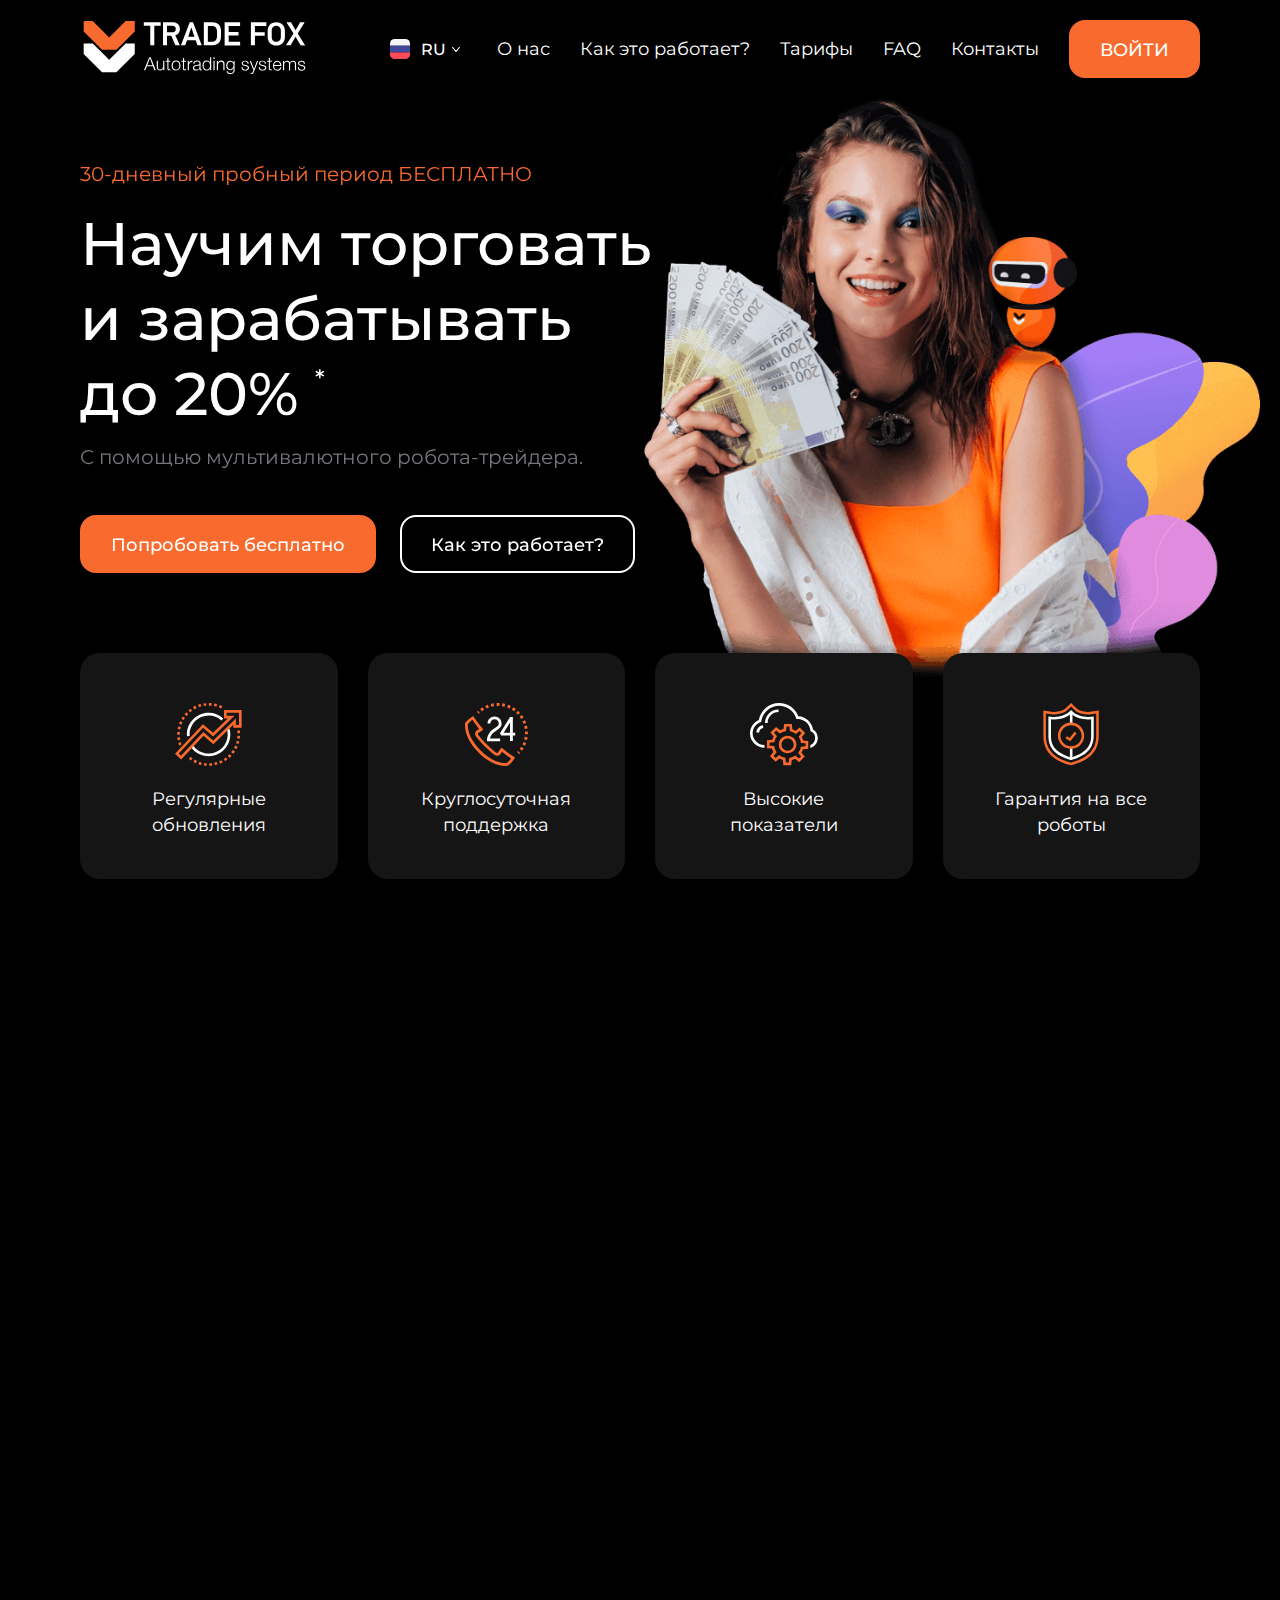
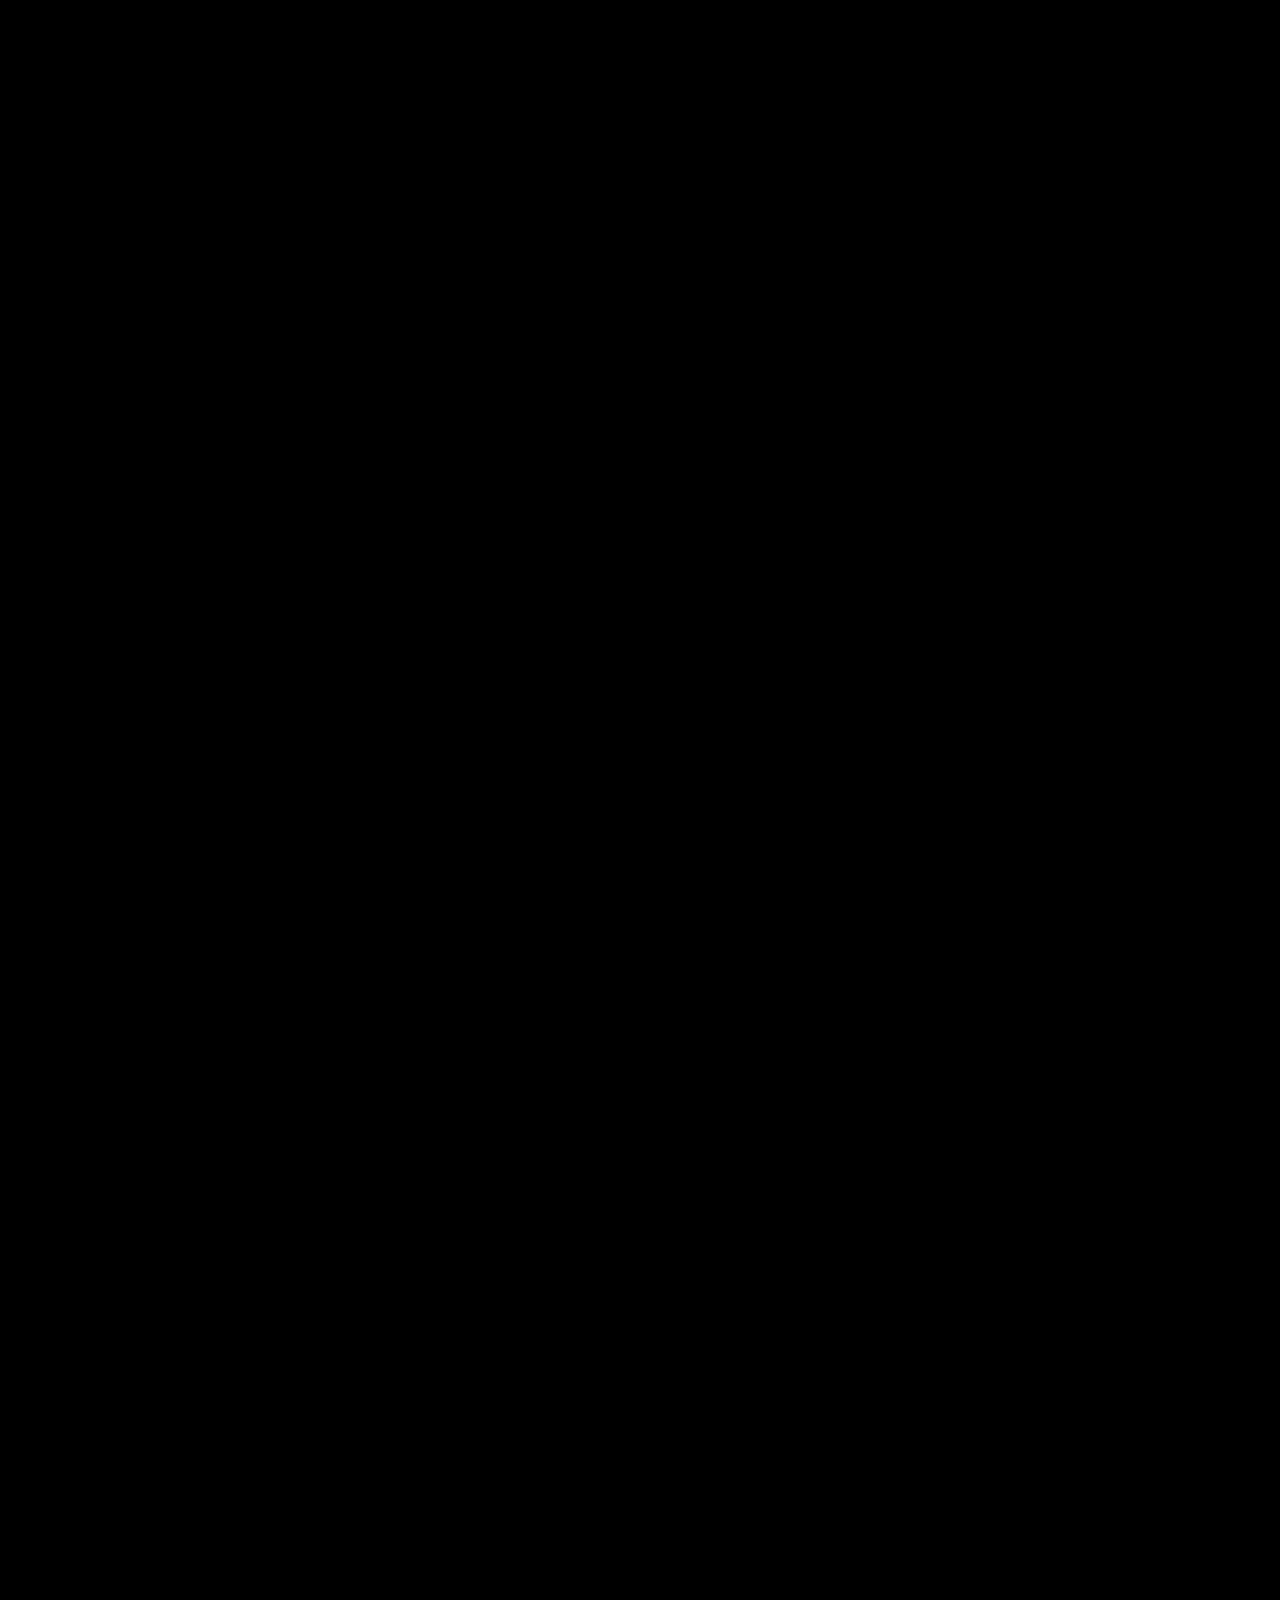
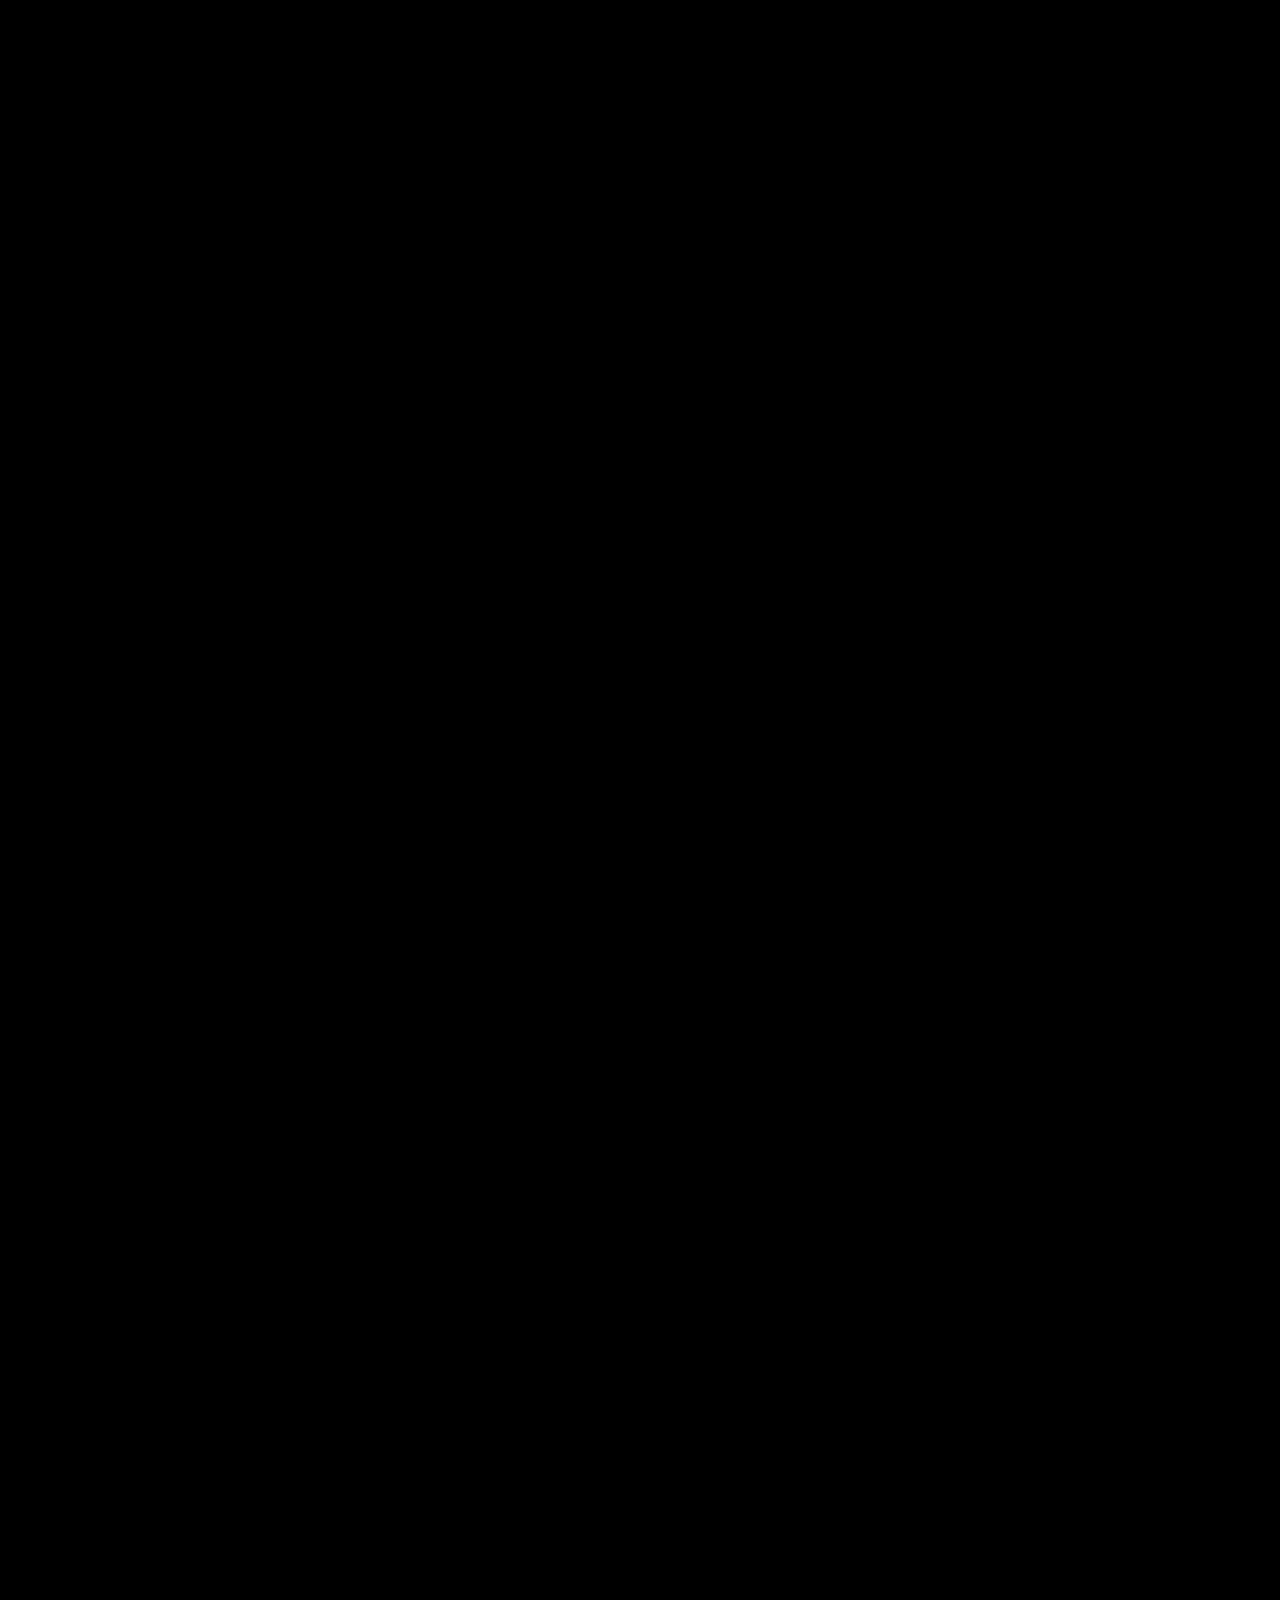
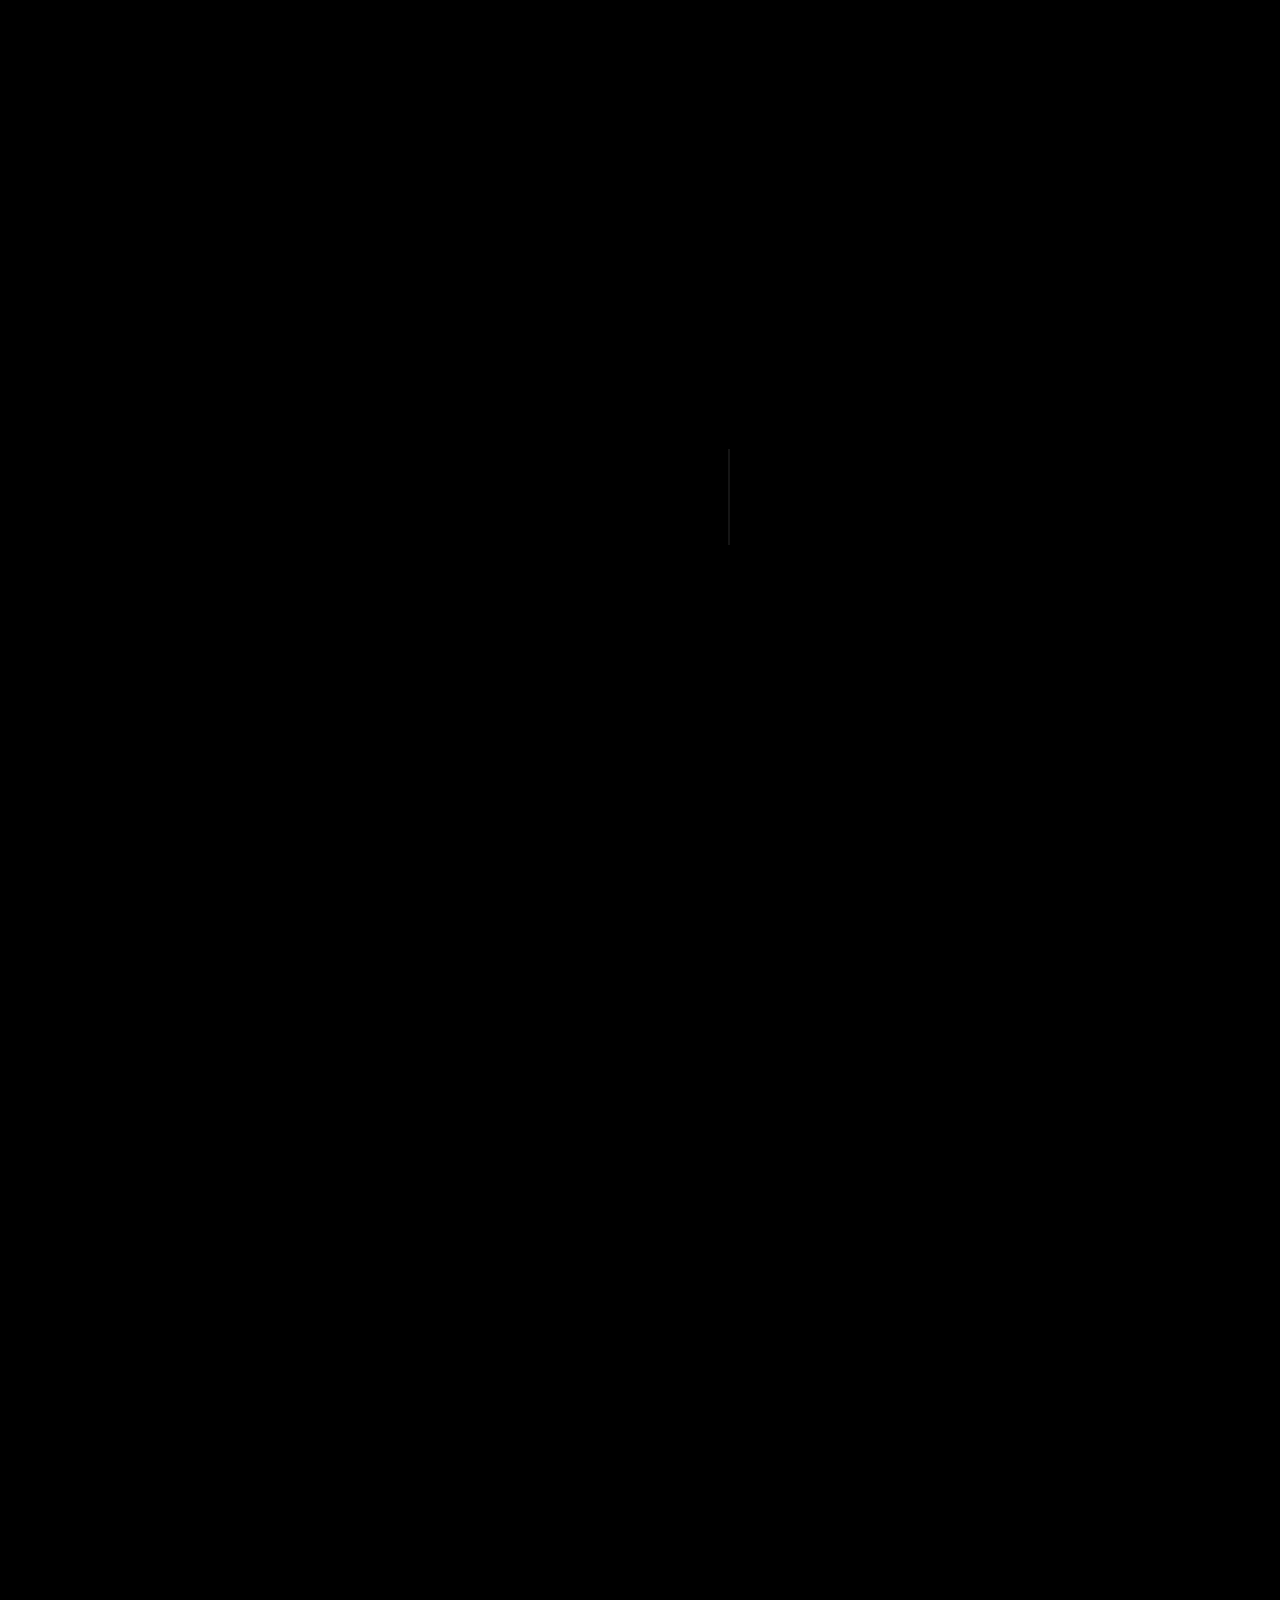
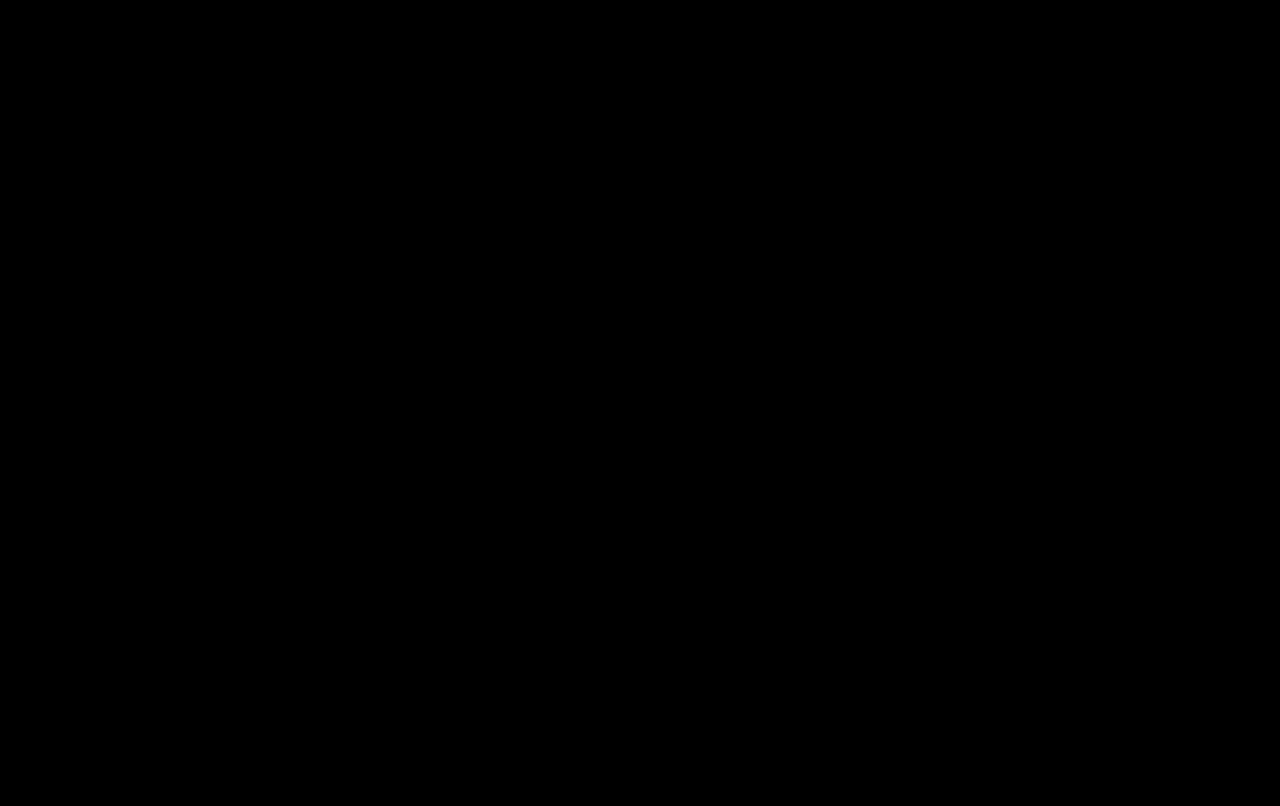
==== commit de6750a7: "final" ====
--- a/index.html
+++ b/index.html
@@ -94,7 +94,7 @@
 								<h6 class="about-info-subtitle" data-aos="fade-up" data-aos-duration="300" data-aos-offset="200">О КОМПАНИИ</h6>
 								<h2 class="about-info-title" data-aos="fade-up" data-aos-duration="400" data-aos-offset="200">Инвестиционная компания Trade Fox</h2>
 								<picture class="about-info-image-mobile" data-aos="fade-up" data-aos-duration="500" data-aos-offset="200">
-									<img src="./assets/invest-mobile.png" srcset="./assets/invest-mobile.png 1x, ./assets/invest-mobile2x.png 2x" decoding="async" loading="lazy" alt="Инвестиционная компания Trade Fox">
+									<img src="./assets/invest-mobile.jpg" srcset="./assets/invest-mobile.jpg 1x, ./assets/invest-mobile2x.jpg 2x" decoding="async" loading="lazy" alt="Инвестиционная компания Trade Fox">
 								</picture>
 								<p class="about-info-description" data-aos="fade-up" data-aos-duration="500" data-aos-offset="200">
 									<span>
@@ -120,7 +120,7 @@
 							</div>
 							<div class="about-info-image" data-aos="fade-left" data-aos-duration="300" data-aos-offset="200" data-aos-anchor-placement="top-bottom">
 								<picture>
-									<img src="./assets/invest.png" srcset="./assets/invest.png 1x, ./assets/invest2x.png 2x" decoding="async" loading="lazy" alt="Инвестиционная компания Trade Fox">
+									<img src="./assets/invest.jpg" srcset="./assets/invest.jpg 1x, ./assets/invest2x.jpg 2x" decoding="async" loading="lazy" alt="Инвестиционная компания Trade Fox">
 								</picture>
 							</div>
 						</div>
@@ -215,7 +215,7 @@
 								<div class="how-it-works-info" data-aos="fade-left" data-aos-duration="400" data-aos-offset="200" data-aos-delay="300" data-aos-anchor=".four">
 									<h3 class="how-it-works-title">Система контроля рисков</h3>
 									<p class="how-it-works-description">
-										Торговля ведется по 12 валютным парам, которые наиболее подходят под наши алгоритмы. Для каждой валютной пары подобраны индивидуальные настройки, обеспечивающие наилучшие результаты при наименьших рисках.
+										В роботе имеется система автоматической фиксации убытков при превышении заданного процента просадки по открытым ордерам одной валютной пары, что не позволит уйти в глубокую просадку при форс-мажорах и аномальных движениях на рынке.
 									</p>
 								</div>
 								<div class="how-it-works-image" data-aos="fade-right" data-aos-duration="400" data-aos-offset="200" data-aos-delay="700" data-aos-anchor=".four">
@@ -275,8 +275,8 @@
 						</div>
 						<div class="robots-slider swiper our-plans-slider">
 							<div class="swiper-wrapper">
-								<div class="swiper-slide" data-aos="fade-right" data-aos-duration="300" data-aos-delay="100">
-									<div class="card accent">
+								<div class="swiper-slide">
+									<div class="card accent" data-aos="fade-right" data-aos-duration="300" data-aos-delay="100">
 										<h6 class="card-subtitle">TRADE FOX</h6>
 										<h3 class="card-title">HEDGE</h3>
 										<ul class="card-list">
@@ -291,8 +291,8 @@
 										</div>
 									</div>
 								</div>
-								<div class="swiper-slide" data-aos="fade-up" data-aos-duration="300">
-									<div class="card green">
+								<div class="swiper-slide">
+									<div class="card green" data-aos="fade-up" data-aos-duration="300">
 										<h6 class="card-subtitle">TRADE FOX</h6>
 										<h3 class="card-title">NETTING</h3>
 										<ul class="card-list">
@@ -307,8 +307,8 @@
 										</div>
 									</div>
 								</div>
-								<div class="swiper-slide" data-aos="fade-left" data-aos-duration="300" data-aos-delay="100">
-									<div class="card red">
+								<div class="swiper-slide">
+									<div class="card red" data-aos="fade-left" data-aos-duration="300" data-aos-delay="100">
 										<h6 class="card-subtitle">TRADE FOX</h6>
 										<h3 class="card-title">AGRESSIVE PRO</h3>
 										<ul class="card-list">
--- a/styles/first-paint.css
+++ b/styles/first-paint.css
@@ -1,2 +1,2 @@
-.header{position:sticky;top:0;left:0;background-color:var(--bg-color);padding:20px 0;z-index:100}@media screen and (max-width: 767px){.header{position:static}}.header-wrapper{display:flex;align-items:center;align-content:center;justify-content:space-between}.language-select{margin-left:auto;margin-right:30px}@media screen and (max-width: 1120px){.language-select{margin-right:25px}}@media screen and (max-width: 767px){.language-select{margin-left:0}}.language-select .selected-element{display:flex;align-items:center;align-content:center;justify-content:center}.language-select .select2-container--default{font-size:16px;font-weight:500}.language-select .select2-container--default.select2-container--open .select2-selection--single .select2-selection__arrow b{margin-top:-1px;transform:rotateX(0)}.language-select .select2-container--default .select2-selection--single{background-color:transparent;border:none;border-radius:0;height:35px}.language-select .select2-container--default .select2-selection--single .select2-selection__rendered{display:inline-block;color:#fff;line-height:35px;padding-left:10px}.language-select .select2-container--default .select2-selection--single .select2-selection__rendered .selection-text{padding-left:11px}.language-select .select2-container--default .select2-selection--single .select2-selection__arrow b{display:block;width:10px;height:10px;background-image:url("../assets/arrow.svg");background-position:center;background-size:contain;border:none;transform:rotateX(180deg);margin-left:-5px;margin-top:-3px;transition:transform .3s ease-in-out}span.select2-container--default{font-size:16px;font-weight:500}span.select2-container--default .select2-dropdown{background-color:transparent;border:none;border-radius:5px !important;overflow:hidden}span.select2-container--default .select2-results__option--highlighted.select2-results__option--selectable{background-color:transparent;color:#fff}span.select2-container--default .select2-results__options{background-color:#2D2E35}span.select2-container--default .select2-results__option{padding:5px 10px;color:#fff}span.select2-container--default .select2-results__option .selected-element{display:flex;align-items:center;align-content:center;justify-content:flex-start;position:relative}span.select2-container--default .select2-results__option .selected-element .selection-text{padding-left:11px}span.select2-container--default .select2-results__option .selected-element:after{content:"";display:block;width:5px;height:5px;border-radius:5px;background-color:transparent;position:absolute;top:50%;right:0;transform:translateY(-50%);transition:background-color .3s ease-in-out}span.select2-container--default .select2-results__option--selected{background-color:transparent}span.select2-container--default .select2-results__option--selected .selected-element:after{background-color:var(--accent-color)}.login-wrapper{display:inline-flex;align-self:center}.login-button{text-transform:uppercase}@media screen and (max-width: 767px){.login-button{font-size:0;margin:0;padding:6px 4px;border-radius:10px}}.login-button img{display:none}@media screen and (max-width: 767px){.login-button img{display:block}}.logo{max-width:40%}@media screen and (max-width: 767px){.logo{display:flex;align-items:center;align-content:center;justify-content:center;width:100%;max-width:123px;margin-bottom:0;margin-right:auto}}.logo a{display:inline-block}.logo a img{max-width:100%}.navigation-wrapper{display:inline-block}@media screen and (max-width: 1120px){.navigation-wrapper{display:none}}.navigation-list{display:flex;list-style-type:none}.navigation-list li{margin-right:30px}.navigation-list li a{font-size:var(--p-font-size);line-height:1.67;color:var(--title-color);text-decoration:none;transition:color .3s ease-in-out}.navigation-list li a:hover{color:var(--accent-color)}.hero{display:flex}.hero-wrapper{display:flex;flex-direction:column;position:relative;padding:60px 0 28px}@media screen and (max-width: 1120px){.hero-wrapper{padding:40px 0 20px}}@media screen and (max-width: 767px){.hero-wrapper{padding:30px 0 0}}.hero-background{position:absolute;top:0;right:-60px;max-width:55%;height:auto;pointer-events:none}.hero-background img,.hero-background picture{width:100%;height:auto}@media screen and (max-width: 1120px){.hero-background{display:none}}.hero-content{position:relative;z-index:1;max-width:52%}@media screen and (max-width: 1120px){.hero-content{max-width:100%}}.hero-buttons{margin-top:40px}.hero-buttons .button+.button{margin-left:20px}@media screen and (max-width: 767px){.hero-buttons{margin-top:30px;flex-direction:column}.hero-buttons .button{width:100%}.hero-buttons .button+.button{margin-left:0;margin-top:10px}}.hero-title{line-height:1.25;font-weight:500;margin-bottom:10px}.hero-title span{font-size:24px;vertical-align:top;position:relative;top:8px}@media screen and (max-width: 767px){.hero-title{--h1-font-size: 28px;margin-top:8px}.hero-title span{display:none}}.hero-subtitle{--p-font-size: 20px;--text-color: var(--accent-color);margin-bottom:15px}@media screen and (max-width: 767px){.hero-subtitle{--p-font-size: 12px}}.hero-description{--p-font-size: 20px}@media screen and (max-width: 767px){.hero-description{--p-font-size: 14px}}.advantages{display:flex;width:100%;gap:30px;margin-top:80px;position:relative;z-index:1}@media screen and (max-width: 1120px){.advantages{flex-wrap:wrap;margin-top:50px}}@media screen and (max-width: 767px){.advantages{gap:12px}}.advantage{display:flex;flex-direction:column;align-content:center;align-items:center;justify-content:center;flex:1 1 25%;padding:50px 50px 40px;background-color:var(--bg-color-darken);border-radius:var(--block-radius)}@media screen and (max-width: 1120px){.advantage{justify-content:flex-start;flex:0 0 calc(50% - 15px);padding:24px 10px}}@media screen and (max-width: 767px){.advantage{flex:0 0 calc(50% - 6px)}}.advantage-image{max-width:50px}.advantage-title{margin-top:21px;font-weight:400;line-height:1.44;text-align:center;color:var(--title-color)}@media screen and (max-width: 767px){.advantage-title{--h6-font-size: 12px;--h6-line-height: 1.4;margin-top:8px}}
+.header{position:sticky;top:0;left:0;background-color:var(--bg-color);padding:20px 0;z-index:100}@media screen and (max-width: 767px){.header{position:static}}.header-wrapper{display:flex;align-items:center;align-content:center;justify-content:space-between}.language-select{margin-left:auto;margin-right:30px}@media screen and (max-width: 1120px){.language-select{margin-right:25px}}@media screen and (max-width: 767px){.language-select{margin-left:0}}.language-select .selected-element{display:flex;align-items:center;align-content:center;justify-content:center}.language-select .select2-container--default{font-size:16px;font-weight:500}.language-select .select2-container--default.select2-container--open .select2-selection--single .select2-selection__arrow b{margin-top:-1px;transform:rotateX(0)}.language-select .select2-container--default .select2-selection--single{background-color:transparent;border:none;border-radius:0;height:35px}.language-select .select2-container--default .select2-selection--single .select2-selection__rendered{display:inline-block;color:#fff;line-height:35px;padding-left:10px}.language-select .select2-container--default .select2-selection--single .select2-selection__rendered .selection-text{padding-left:11px}.language-select .select2-container--default .select2-selection--single .select2-selection__arrow b{display:block;width:10px;height:10px;background-image:url("../assets/arrow.svg");background-position:center;background-size:contain;border:none;transform:rotateX(180deg);margin-left:-5px;margin-top:-3px;transition:transform .3s ease-in-out}span.select2-container--default{font-size:16px;font-weight:500}span.select2-container--default .select2-dropdown{background-color:transparent;border:none;border-radius:5px !important;overflow:hidden}span.select2-container--default .select2-results__option--highlighted.select2-results__option--selectable{background-color:transparent;color:#fff}span.select2-container--default .select2-results__options{background-color:#2D2E35}span.select2-container--default .select2-results__option{padding:5px 10px;color:#fff}span.select2-container--default .select2-results__option .selected-element{display:flex;align-items:center;align-content:center;justify-content:flex-start;position:relative}span.select2-container--default .select2-results__option .selected-element .selection-text{padding-left:11px}span.select2-container--default .select2-results__option .selected-element:after{content:"";display:block;width:5px;height:5px;border-radius:5px;background-color:transparent;position:absolute;top:50%;right:0;transform:translateY(-50%);transition:background-color .3s ease-in-out}span.select2-container--default .select2-results__option--selected{background-color:transparent}span.select2-container--default .select2-results__option--selected .selected-element:after{background-color:var(--accent-color)}.login-wrapper{display:inline-flex;align-self:center}.login-button{text-transform:uppercase}@media screen and (max-width: 767px){.login-button{font-size:0;margin:0;padding:6px 4px;border-radius:10px}}.login-button img{display:none}@media screen and (max-width: 767px){.login-button img{display:block}}.logo{max-width:40%}@media screen and (max-width: 767px){.logo{display:flex;align-items:center;align-content:center;justify-content:center;width:100%;max-width:123px;margin-bottom:0;margin-right:auto}}.logo a{display:inline-block}.logo a img{max-width:100%}.navigation-wrapper{display:inline-block}@media screen and (max-width: 1120px){.navigation-wrapper{display:none}}.navigation-list{display:flex;list-style-type:none}.navigation-list li{margin-right:30px}.navigation-list li a{font-size:var(--p-font-size);line-height:1.67;color:var(--title-color);text-decoration:none;transition:color .3s ease-in-out}.navigation-list li a:hover{color:var(--accent-color)}.hero{display:flex;overflow:hidden}.hero-wrapper{display:flex;flex-direction:column;position:relative;padding:60px 0 28px}@media screen and (max-width: 1120px){.hero-wrapper{padding:40px 0 20px}}@media screen and (max-width: 767px){.hero-wrapper{padding:30px 0 0}}.hero-background{position:absolute;top:0;right:-60px;max-width:55%;height:auto;pointer-events:none}.hero-background img,.hero-background picture{width:100%;height:auto}@media screen and (max-width: 1120px){.hero-background{display:none}}.hero-content{position:relative;z-index:1;max-width:52%}@media screen and (max-width: 1120px){.hero-content{max-width:100%}}.hero-buttons{margin-top:40px}.hero-buttons .button+.button{margin-left:20px}@media screen and (max-width: 767px){.hero-buttons{margin-top:30px;flex-direction:column}.hero-buttons .button{width:100%}.hero-buttons .button+.button{margin-left:0;margin-top:10px}}.hero-title{line-height:1.25;font-weight:500;margin-bottom:10px}.hero-title span{font-size:24px;vertical-align:top;position:relative;top:8px}@media screen and (max-width: 767px){.hero-title{--h1-font-size: 28px;margin-top:8px}.hero-title span{display:none}}.hero-subtitle{--p-font-size: 20px;--text-color: var(--accent-color);margin-bottom:15px}@media screen and (max-width: 767px){.hero-subtitle{--p-font-size: 12px}}.hero-description{--p-font-size: 20px}@media screen and (max-width: 767px){.hero-description{--p-font-size: 14px}}.advantages{display:flex;width:100%;gap:30px;margin-top:80px;position:relative;z-index:1}@media screen and (max-width: 1120px){.advantages{flex-wrap:wrap;margin-top:50px}}@media screen and (max-width: 767px){.advantages{gap:12px}}.advantage{display:flex;flex-direction:column;align-content:center;align-items:center;justify-content:center;flex:1 1 25%;padding:50px 50px 40px;background-color:var(--bg-color-dark);border-radius:var(--block-radius)}@media screen and (max-width: 1120px){.advantage{justify-content:flex-start;flex:0 0 calc(50% - 15px);padding:24px 10px}}@media screen and (max-width: 767px){.advantage{flex:0 0 calc(50% - 6px)}}.advantage-image{max-height:63px}.advantage-title{margin-top:21px;font-weight:400;line-height:1.44;text-align:center;color:var(--title-color)}@media screen and (max-width: 767px){.advantage-title{--h6-font-size: 12px;--h6-line-height: 1.4;margin-top:8px}}
 /*# sourceMappingURL=first-paint.css.map */
--- a/styles/styles.css
+++ b/styles/styles.css
@@ -1,2 +1,2 @@
-.about-wrapper{padding-top:100px}@media screen and (max-width: 1120px){.about-wrapper{padding-top:60px}}@media screen and (max-width: 767px){.about-wrapper{padding-top:40px}}.about-info{display:flex;gap:30px}.about-info-subtitle{color:#424344;line-height:1.67}.about-numbers{display:flex;gap:60px;margin-top:20px}@media screen and (max-width: 767px){.about-numbers{gap:30px;margin-top:15px}}.about-numbers-title{--h3-font-size: 64px;--h3-line-height: 1.25}@media screen and (max-width: 1120px){.about-numbers-title{--h3-font-size: 50px}}@media screen and (max-width: 767px){.about-numbers-title{--h3-font-size: 37px}}.about-numbers-description{--text-color: var(--title-color)}@media screen and (max-width: 1120px){.about-numbers-description{--p-font-size: 12px}}.about-info-title{font-weight:600}.about-info-description{line-height:1.67;margin-top:32px}@media screen and (max-width: 1120px){.about-info-description{margin-top:25px}}@media screen and (max-width: 767px){.about-info-description{margin-top:15px}}.about-info-description span{display:inline-block;margin-bottom:30px}@media screen and (max-width: 1120px){.about-info-description span{margin-bottom:20px}}@media screen and (max-width: 767px){.about-info-description span{margin-bottom:15px}}.about-info-text{flex:1 1 50%}@media screen and (max-width: 1120px){.about-info-text{flex:1 1 auto;width:100%}}.about-info-image{flex:1 1 50%}.about-info-image picture,.about-info-image img{width:100%;height:auto;border-radius:var(--block-radius)}@media screen and (max-width: 1120px){.about-info-image{display:none}}.about-info-image-mobile{display:none;margin-top:17px;margin-bottom:23px}.about-info-image-mobile img{width:100%;height:auto;border-radius:var(--block-radius)}@media screen and (max-width: 1120px){.about-info-image-mobile{display:block}}.slider-wrapper{position:relative}.slider-wrapper .swiper-button-prev,.slider-wrapper .swiper-button-next{--swiper-navigation-size: 0;top:auto;bottom:20px;font-size:0;width:24px;height:24px;display:flex;align-items:center;align-content:center;justify-content:center;margin:0;padding:0}@media screen and (max-width: 1120px){.slider-wrapper .swiper-button-prev,.slider-wrapper .swiper-button-next{display:none}}.slider-wrapper .swiper-button-prev{left:-34px}.slider-wrapper .swiper-button-prev:before{content:"";display:block;width:13px;height:13px;border:4px solid var(--accent-color);border-bottom:none;border-right:none;transform:rotate(-45deg)}.slider-wrapper .swiper-button-next{right:-34px}.slider-wrapper .swiper-button-next:before{content:"";display:block;width:13px;height:13px;border:4px solid var(--accent-color);border-top:none;border-left:none;transform:rotate(-45deg)}.our-team-slider{padding-top:60px;padding-bottom:0}@media screen and (max-width: 1120px){.our-team-slider{padding-top:40px}}@media screen and (max-width: 767px){.our-team-slider{padding-top:20px}}.person picture{display:block;width:100%;height:329px}@media screen and (max-width: 1120px){.person picture{height:auto}}.person picture img{display:block;width:100%;height:100%;object-fit:contain;border-radius:var(--block-radius)}@media screen and (max-width: 1120px){.person picture img{height:auto}}@media screen and (max-width: 479px){.person-name,.person-position{--h6-font-size: 18px;--p-font-size: 18px;text-align:center}}.how-it-works{margin-top:50px}@media screen and (max-width: 1120px){.how-it-works{margin-top:120px}}.how-it-works-info-block{display:flex;background-color:var(--bg-color-dark);margin-top:100px;min-height:418px;border-radius:var(--block-radius);align-items:center;align-content:center;justify-content:space-between}@media (max-width: 1366px){.how-it-works-info-block{padding:50px}}@media screen and (max-width: 1120px){.how-it-works-info-block{margin-top:95px;flex-direction:column-reverse;padding:0 20px 40px}}.how-it-works-info-block .how-it-works-info{padding:50px}.how-it-works-info-block .how-it-works-info button{margin-top:26px}@media screen and (max-width: 767px){.how-it-works-info-block .how-it-works-info button{width:100%}}@media (max-width: 1366px){.how-it-works-info-block .how-it-works-info{padding:0}}@media screen and (max-width: 1120px){.how-it-works-info-block .how-it-works-info{margin-top:30px}}.how-it-works-info-block .how-it-works-title{margin-bottom:15px;--h3-line-height: 1.28}@media screen and (max-width: 1120px){.how-it-works-info-block .how-it-works-title{--h3-font-size: 22px;margin-bottom:9px}}.how-it-works-info-block .how-it-works-image{position:relative;flex:0 0 41.5%}.how-it-works-info-block .how-it-works-image img{position:absolute;top:50%;left:0;transform:translateY(-50%)}@media (max-width: 1366px){.how-it-works-info-block .how-it-works-image{flex:0 0 50%}.how-it-works-info-block .how-it-works-image img{position:static;transform:none;width:100%;height:100%;object-position:center;object-fit:contain}}@media screen and (max-width: 1120px){.how-it-works-info-block .how-it-works-image{margin-top:-47px}}.how-it-works-info-block.reverse{flex-direction:row-reverse}@media screen and (max-width: 1120px){.how-it-works-info-block.reverse{flex-direction:column-reverse}}@media (max-width: 1366px){.how-it-works-info-block.reverse .how-it-works-info{padding:0 0 0 50px}}@media screen and (max-width: 1120px){.how-it-works-info-block.reverse .how-it-works-info{padding:0}}.how-it-works-info-block.reverse .how-it-works-image{position:relative}.how-it-works-info-block.reverse .how-it-works-image img{position:absolute;top:50%;left:auto;right:0;transform:translateY(-50%)}@media (max-width: 1366px){.how-it-works-info-block.reverse .how-it-works-image{flex:0 0 50%}.how-it-works-info-block.reverse .how-it-works-image img{position:static;transform:none;width:100%;height:100%;object-position:center;object-fit:contain}}@media screen and (max-width: 1120px){.how-it-works-info-block.reverse .how-it-works-image{flex:0 0 100%;max-width:400px}.how-it-works-info-block.reverse .how-it-works-image img{position:static;transform:none;width:100%;height:100%;object-position:center;object-fit:contain}}.working-cycle-wrapper{display:flex;flex-direction:column}.working-cycle{margin-top:150px}@media screen and (max-width: 1120px){.working-cycle{margin-top:100px}}@media screen and (max-width: 767px){.working-cycle{margin-top:70px}}.working-cycle-items{display:flex;margin-top:45px;gap:30px}@media screen and (max-width: 1120px){.working-cycle-items{gap:20px;flex-wrap:wrap}}@media screen and (max-width: 767px){.working-cycle-items{gap:24px 12px}}.working-cycle-item{display:flex;flex-direction:column;flex:1 1 25%;margin-bottom:30px}@media screen and (max-width: 1120px){.working-cycle-item img{width:auto;max-width:50px;height:auto;max-height:50px}}@media screen and (max-width: 1120px){.working-cycle-item{align-items:center;flex:1 1 calc(50% - 10px);margin-bottom:0}}.working-cycle-item-title{margin-top:30px}@media screen and (max-width: 1120px){.working-cycle-item-title{margin-top:8px}}@media screen and (max-width: 767px){.working-cycle-item-title{font-weight:300;--h6-font-size: 12px;text-align:center}}.working-cycle-description{margin-top:10px}@media screen and (max-width: 767px){.working-cycle-description{margin-top:5px;--p-font-size: 11px;text-align:center}}.robots{margin-top:100px}@media screen and (max-width: 767px){.robots{margin-top:50px}}.robots-info{display:flex;flex-direction:column}.robots-about{display:flex;flex-wrap:wrap;margin-top:15px}@media screen and (max-width: 1120px){.robots-about{flex-direction:column}}.tobots-text{flex:0 0 58%;padding-right:72px;border-right:2px solid var(--bg-color-dark)}@media screen and (max-width: 1120px){.tobots-text{flex:0 0 auto;width:100%;padding:0;border:none}}.robots-logos{display:flex;flex-direction:column;padding-left:72px}@media screen and (max-width: 1120px){.robots-logos{padding:0;flex-direction:row;gap:25px}}.robots-logos img{display:block;margin:10px 0}@media screen and (max-width: 1120px){.robots-logos img{flex:0 0 auto;width:auto;max-width:100%;padding:0;border:none;margin-top:15px}}@media screen and (max-width: 767px){.robots-logos img{flex:1 1 calc(50% - 12.5px);width:calc(50% - 12.5px)}}.robots-slider{margin-top:100px;margin-bottom:30px}@media screen and (max-width: 1120px){.robots-slider{margin-top:60px}}@media screen and (max-width: 767px){.robots-slider{padding-bottom:30px;margin-top:40px;margin-bottom:0}}.robots-slider .swiper-wrapper{padding:20px 0}@media screen and (max-width: 767px){.robots-slider .swiper-wrapper{padding:0}}.robots-slider .swiper-slide{display:flex;align-items:center;align-content:center;justify-content:center;width:400px;height:100%}@media screen and (max-width: 1120px){.robots-slider .swiper-slide{width:350px}}@media screen and (max-width: 767px){.robots-slider .swiper-slide{width:300px}}@media screen and (max-width: 479px){.robots-slider .swiper-slide{width:100%;height:auto}}.robots-slider .swiper-slide.swiper-slide-active{width:373px}@media screen and (max-width: 767px){.robots-slider .swiper-slide.swiper-slide-active{width:100%;height:auto}}.robots-slider .swiper-slide.swiper-slide-active .card{padding:50px 40px;background-color:#151515;margin-top:-10px}@media screen and (max-width: 479px){.robots-slider .swiper-slide.swiper-slide-active .card{width:100%;padding:30px 20px 40px;margin-top:0}}.robots-slider .card{padding:40px;background-color:#0C0C0C;border-radius:var(--block-radius)}@media screen and (max-width: 479px){.robots-slider .card{width:100%;padding:30px 20px 40px}}.robots-slider .card img{width:100%;object-fit:cover}.robots-slider .card.accent{--title-color: var(--accent-color)}.robots-slider .card.red{--title-color: var(--red-color)}.robots-slider .card.green{--title-color: var(--green-color)}.robots-slider .card-subtitle{--title-color: #424344}@media screen and (max-width: 479px){.robots-slider .card-subtitle{--h6-font-size: 16px}}@media screen and (max-width: 360px){.robots-slider .card-subtitle{--h6-font-size: 14px}}.robots-slider .card-title{line-height:.9}@media screen and (max-width: 479px){.robots-slider .card-title{--h3-font-size: 28px}}@media screen and (max-width: 360px){.robots-slider .card-title{--h3-font-size: 24px}}.robots-slider .card-price{--p-font-size: 42px;--text-color: #FFFFFF;margin-top:35px;font-weight:700;line-height:30px}@media screen and (max-width: 1120px){.robots-slider .card-price{font-size:36px}}@media screen and (max-width: 360px){.robots-slider .card-price{font-size:30px}}.robots-slider .card-buttons{display:flex;align-items:center;align-content:center;gap:30px;margin-top:33px}@media screen and (max-width: 479px){.robots-slider .card-buttons .button{width:50%}}@media screen and (max-width: 360px){.robots-slider .card-buttons .button{width:auto}}@media screen and (max-width: 767px){.robots-slider .card-buttons{gap:15px;margin-top:15px}}.robots-slider .card-buttons a{font-weight:600;font-size:var(--p-font-size);line-height:1.33;color:var(--accent-color);text-decoration:none;transition:color .3s ease-in-out}.robots-slider .card-buttons a:hover{color:#EB4B08}.robots-slider .card-list{list-style-type:none;margin-top:35px}.robots-slider .card-list li{list-style-position:inside;margin-bottom:12px}.robots-slider .card-list li p{--p-color: #74777E;--p-font-size: var(--small-font-size);display:inline-block;line-height:1}@media screen and (max-width: 479px){.robots-slider .card-list li p{--p-font-size: 16px}}@media screen and (max-width: 360px){.robots-slider .card-list li p{--p-font-size: var(--small-font-size)}}.robots-slider .card-list li:before{content:"";display:inline-block;width:10px;height:10px;border-radius:10px;background-color:var(--title-color);line-height:1;margin-right:13px}.questions{margin-top:100px}@media screen and (max-width: 1120px){.questions{margin-top:70px}}.questions-wrapper{padding:76px 25px 40px;background-color:var(--bg-color-darken);border-radius:var(--block-radius)}@media screen and (max-width: 1120px){.questions-wrapper{padding:50px 15px 20px}}@media screen and (max-width: 767px){.questions-wrapper{padding:30px 15px 0}}.questions-title{width:100%;text-align:center;margin-bottom:30px}.questions-list{display:flex;flex-wrap:wrap}.question{width:50%;padding:0 25px 20px}@media screen and (max-width: 1120px){.question{width:100%;padding:0 15px 20px}}@media screen and (max-width: 767px){.question{padding:0 0 20px}}.question details>summary::-webkit-details-marker,.question details>summary::marker{padding:0;display:none}.question details>summary:first-of-type{list-style-type:none}.question details>summary .question-title{display:flex;align-items:center;align-content:center;justify-content:space-between}@media screen and (max-width: 767px){.question details>summary .question-title{align-items:flex-start}}.question details>summary .question-title span{display:flex;align-items:center;align-content:center;justify-content:center;width:40px;height:40px}.question details>summary .question-title span:before{content:"";box-sizing:border-box;display:block;width:12px;height:12px;border:4px solid var(--accent-color);border-bottom-width:0;border-right-width:0;transform:rotate(45deg);transition:border-width .3s ease-in-out}.question details[open]>summary .question-title{color:var(--accent-color)}.question details[open]>summary .question-title span:before{border-top-width:0;border-left-width:0;border-bottom-width:4px;border-right-width:4px}.question details>p{padding:10px 40px 0 20px}@media screen and (max-width: 1120px){.question details>p{padding:10px 0 0 0}}.footer{margin-top:80px;margin-bottom:70px}@media screen and (max-width: 1120px){.footer{margin-top:60px;margin-bottom:40px}}@media screen and (max-width: 767px){.footer{margin-top:30px;margin-bottom:30px}}@media screen and (max-width: 767px){.footer-title{--h2-font-size: 22px}}.footer-wrapper{display:flex;justify-content:space-between;padding:72px 25px 50px;background-color:var(--bg-color-darken);border-radius:var(--block-radius)}@media screen and (max-width: 767px){.footer-wrapper{flex-direction:column;padding:25px 0}}.footer-wrapper .small-text{line-height:1.4;font-size:var(--smallest-font-size);color:#fff}.footer-wrapper .small-text span{color:#F86A2E}.footer-wrapper .footer-link{font-size:var(--p-font-size);color:var(--p-color);text-decoration:underline;transition:color .3s ease-in-out}.footer-wrapper .footer-link:hover{color:var(--accent-color)}.footer-wrapper .footer-text.develop{margin-top:19px;margin-bottom:18px}.footer-wrapper .white-text,.footer-wrapper .white-link{display:inline-block;line-height:1.44;color:#fff;text-decoration:none}.footer-wrapper .white-text.address,.footer-wrapper .white-link.address{margin-top:12px}.footer-wrapper .white-link{transition:color .3s ease-in-out}.footer-wrapper .white-link:hover{color:var(--accent-color)}.footer-info{display:flex;flex-direction:column;flex:0 0 44.5%;padding:0 25px}@media screen and (max-width: 1120px){.footer-info{padding:0 15px}}@media screen and (max-width: 767px){.footer-info{flex:0 0 auto;width:100%}}.footer-info .ip-info{display:inline-block;margin-top:20px;max-width:250px;margin-bottom:13px}.footer-info .phone-link{display:inline-block;margin-top:24px;margin-bottom:6px;font-size:24px;line-height:1;color:#fff;text-decoration:none;transition:color .3s ease-in-out}.footer-info .phone-link:hover{color:var(--accent-color)}@media screen and (max-width: 767px){.footer-info .phone-link{font-size:18px}}.footer-form{flex:0 0 44.5%;padding:0 75px 0 25px}@media screen and (max-width: 1120px){.footer-form{padding:0 15px}}@media screen and (max-width: 767px){.footer-form{flex:0 0 auto;width:100%;margin-top:35px}}.footer-form form{display:flex;flex-direction:column;margin-top:30px}.footer-form form input{height:58px;caret-color:var(--accent-color);margin-bottom:30px;background-color:#212121;border-radius:16px;font-size:16px;color:#5E5E5E;padding:0 28px;appearance:none;border:1px solid #212121;box-shadow:none}@media screen and (max-width: 479px){.footer-form form input{padding:0 15px;height:50px;margin-bottom:15px}}.footer-form form input::selection{color:#fff;background-color:var(--accent-color)}.footer-form form input::placeholder{color:#5E5E5E}.footer-form .white-text{font-size:var(--small-font-size);margin-top:8px}.footer-form .group-wrapper{display:flex;align-items:flex-start}@media screen and (max-width: 479px){.footer-form .group-wrapper{flex-direction:column}.footer-form .group-wrapper button{width:100%}}.footer-form .group-wrapper span{display:inline-block;padding-left:20px;font-size:var(--smallest-font-size);line-height:1.5;color:#636363}@media screen and (max-width: 479px){.footer-form .group-wrapper span{padding-left:0;padding-top:15px}}.social-links{display:inline-flex;flex-wrap:wrap;margin-top:27px;list-style-type:none}.social-links li{margin-right:10px}.social-links li:last-child{margin-right:0}.swiper-pagination.dot-pagination.swiper-pagination-bullets,.team-pagination.dot-pagination.swiper-pagination-bullets{display:flex;align-items:center;justify-content:center;bottom:0;margin-top:15px}.swiper-pagination.dot-pagination.swiper-pagination-bullets .swiper-pagination-bullet,.team-pagination.dot-pagination.swiper-pagination-bullets .swiper-pagination-bullet{background:#74777E;opacity:1}.swiper-pagination.dot-pagination.swiper-pagination-bullets .swiper-pagination-bullet-active,.team-pagination.dot-pagination.swiper-pagination-bullets .swiper-pagination-bullet-active{background:var(--accent-color)}.modal{display:flex;align-items:center;align-content:center;justify-content:center;position:fixed;top:0;right:0;bottom:0;left:0;opacity:0;visibility:hidden;pointer-events:none;z-index:10000}.modal.open{opacity:1;visibility:visible;pointer-events:visible}.modal-bg{position:absolute;background:rgba(0,0,0,0.8);width:100%;height:100%}.modal-container{width:100%;max-width:600px;border-radius:var(--block-radius);background:#151515;position:relative;padding:60px 40px}.modal-close{--text-color: #ffffff;position:absolute;right:15px;top:15px;width:14px;height:14px;outline:none;appearance:none;color:var(--text-color);background:none;border:0;font-weight:bold;cursor:pointer}.modal-close:before{content:"";position:absolute;width:18px;height:3px;top:5px;left:-2px;background-color:currentColor;-webkit-transform:rotate(45deg);transform:rotate(45deg);border-radius:10px;transition:opacity .3s ease-in-out}.modal-close:after{content:"";position:absolute;width:18px;height:3px;top:5px;left:-2px;background-color:currentColor;-webkit-transform:rotate(135deg);transform:rotate(135deg);border-radius:10px;transition:opacity .3s ease-in-out}.modal-close:hover:before,.modal-close:hover:after{opacity:.6}.modal-content{margin:0 auto;max-width:620px}.modal-content h3{font-weight:300}.modal-content p{margin-top:15px}
+.about-wrapper{padding-top:100px}@media screen and (max-width: 1120px){.about-wrapper{padding-top:60px}}@media screen and (max-width: 767px){.about-wrapper{padding-top:40px}}.about-info{display:flex;align-items:center;justify-content:space-between;gap:30px}.about-info-title{line-height:1.2}.about-info-subtitle{color:#424344;line-height:1.67}.about-numbers{display:flex;gap:60px}@media screen and (max-width: 767px){.about-numbers{gap:30px}}.about-numbers-title{--h3-font-size: 64px;line-height:1}@media screen and (max-width: 1120px){.about-numbers-title{--h3-font-size: 50px}}@media screen and (max-width: 767px){.about-numbers-title{--h3-font-size: 37px}}.about-numbers-description{--text-color: var(--title-color)}@media screen and (max-width: 1120px){.about-numbers-description{--p-font-size: 12px}}.about-info-title{font-weight:600}.about-info-description{line-height:1.67;margin-top:25px}@media screen and (max-width: 1120px){.about-info-description{margin-top:20px}}@media screen and (max-width: 767px){.about-info-description{margin-top:10px}}.about-info-description span{display:inline-block;margin-bottom:20px}@media screen and (max-width: 1120px){.about-info-description span{margin-bottom:15px}}@media screen and (max-width: 767px){.about-info-description span{margin-bottom:10px}}.about-info-text{flex:0 0 50%}@media screen and (max-width: 1120px){.about-info-text{flex:1 1 auto;width:100%}}.about-info-image{flex:0 0 43%}.about-info-image picture,.about-info-image img{width:100%;height:auto;border-radius:var(--block-radius)}@media screen and (max-width: 1120px){.about-info-image{display:none}}.about-info-image-mobile{display:none;margin-top:17px;margin-bottom:23px}.about-info-image-mobile img{width:100%;height:auto;border-radius:var(--block-radius)}@media screen and (max-width: 1120px){.about-info-image-mobile{display:block}}.slider-wrapper{position:relative}.slider-wrapper .swiper-button-prev,.slider-wrapper .swiper-button-next{--swiper-navigation-size: 0;top:auto;bottom:20px;font-size:0;width:24px;height:24px;display:flex;align-items:center;align-content:center;justify-content:center;margin:0;padding:0}@media screen and (max-width: 1120px){.slider-wrapper .swiper-button-prev,.slider-wrapper .swiper-button-next{display:none}}.slider-wrapper .swiper-button-prev{left:-34px}@media screen and (max-width: 1240px){.slider-wrapper .swiper-button-prev{display:none !important}}.slider-wrapper .swiper-button-prev:before{content:"";display:block;width:13px;height:13px;border:4px solid var(--accent-color);border-bottom:none;border-right:none;transform:rotate(-45deg)}.slider-wrapper .swiper-button-next{right:-34px}@media screen and (max-width: 1240px){.slider-wrapper .swiper-button-next{display:none !important}}.slider-wrapper .swiper-button-next:before{content:"";display:block;width:13px;height:13px;border:4px solid var(--accent-color);border-top:none;border-left:none;transform:rotate(-45deg)}.our-team-slider{padding-top:60px;padding-bottom:0}@media screen and (max-width: 1120px){.our-team-slider{padding-top:40px}}@media screen and (max-width: 767px){.our-team-slider{padding-top:20px}}.person picture{display:block;width:100%;height:329px}@media screen and (max-width: 1120px){.person picture{height:auto}}.person picture img{display:block;width:100%;height:100%;object-fit:contain;border-radius:var(--block-radius)}@media screen and (max-width: 1120px){.person picture img{height:auto}}@media screen and (max-width: 479px){.person-name,.person-position{--h6-font-size: 18px;--p-font-size: 18px;text-align:center}}.how-it-works{margin-top:50px}@media screen and (max-width: 1120px){.how-it-works{margin-top:120px}}.how-it-works-info-block{display:flex;background-color:var(--bg-color-dark);margin-top:100px;min-height:418px;border-radius:var(--block-radius);align-items:center;align-content:center;justify-content:space-between}@media (max-width: 1366px){.how-it-works-info-block{padding:50px}}@media screen and (max-width: 1120px){.how-it-works-info-block{margin-top:95px;flex-direction:column-reverse;padding:0 20px 40px}}.how-it-works-info-block .how-it-works-info{padding:50px}.how-it-works-info-block .how-it-works-info button{margin-top:26px}@media screen and (max-width: 767px){.how-it-works-info-block .how-it-works-info button{width:100%}}@media (max-width: 1366px){.how-it-works-info-block .how-it-works-info{padding:0}}@media screen and (max-width: 1120px){.how-it-works-info-block .how-it-works-info{margin-top:30px}}.how-it-works-info-block .how-it-works-title{margin-bottom:15px;--h3-line-height: 1.28}@media screen and (max-width: 1120px){.how-it-works-info-block .how-it-works-title{--h3-font-size: 22px;margin-bottom:9px}}.how-it-works-info-block .how-it-works-image{position:relative;flex:0 0 41.5%}.how-it-works-info-block .how-it-works-image img{position:absolute;top:50%;left:0;transform:translateY(-50%)}@media (max-width: 1366px){.how-it-works-info-block .how-it-works-image{flex:0 0 50%}.how-it-works-info-block .how-it-works-image img{position:static;transform:none;width:100%;height:100%;object-position:center;object-fit:contain}}@media screen and (max-width: 1120px){.how-it-works-info-block .how-it-works-image{margin-top:-47px}}.how-it-works-info-block.reverse{flex-direction:row-reverse}@media screen and (max-width: 1120px){.how-it-works-info-block.reverse{flex-direction:column-reverse}}@media (max-width: 1366px){.how-it-works-info-block.reverse .how-it-works-info{padding:0 0 0 50px}}@media screen and (max-width: 1120px){.how-it-works-info-block.reverse .how-it-works-info{padding:0}}.how-it-works-info-block.reverse .how-it-works-image{position:relative}.how-it-works-info-block.reverse .how-it-works-image img{position:absolute;top:50%;left:auto;right:0;transform:translateY(-50%)}@media (max-width: 1366px){.how-it-works-info-block.reverse .how-it-works-image{flex:0 0 50%}.how-it-works-info-block.reverse .how-it-works-image img{position:static;transform:none;width:100%;height:100%;object-position:center;object-fit:contain}}@media screen and (max-width: 1120px){.how-it-works-info-block.reverse .how-it-works-image{flex:0 0 100%;max-width:400px}.how-it-works-info-block.reverse .how-it-works-image img{position:static;transform:none;width:100%;height:100%;object-position:center;object-fit:contain}}.working-cycle-wrapper{display:flex;flex-direction:column}.working-cycle{margin-top:150px}@media screen and (max-width: 1120px){.working-cycle{margin-top:100px}}@media screen and (max-width: 767px){.working-cycle{margin-top:70px}}.working-cycle-items{display:flex;margin-top:45px;gap:30px}@media screen and (max-width: 1120px){.working-cycle-items{gap:20px;flex-wrap:wrap}}@media screen and (max-width: 767px){.working-cycle-items{gap:24px 12px}}.working-cycle-item{display:flex;flex-direction:column;flex:1 1 25%;margin-bottom:30px}@media screen and (max-width: 1120px){.working-cycle-item img{width:auto;max-width:50px;height:auto;max-height:50px}}@media screen and (max-width: 1120px){.working-cycle-item{align-items:center;flex:1 1 calc(50% - 10px);margin-bottom:0}}.working-cycle-item-title{margin-top:30px}@media screen and (max-width: 1120px){.working-cycle-item-title{margin-top:8px}}@media screen and (max-width: 767px){.working-cycle-item-title{font-weight:300;--h6-font-size: 12px;text-align:center}}.working-cycle-description{margin-top:10px}@media screen and (max-width: 767px){.working-cycle-description{margin-top:5px;--p-font-size: 11px;text-align:center}}.robots{margin-top:100px}@media screen and (max-width: 767px){.robots{margin-top:50px}}.robots-info{display:flex;flex-direction:column}.robots-about{display:flex;flex-wrap:wrap;margin-top:15px}@media screen and (max-width: 1120px){.robots-about{flex-direction:column}}.tobots-text{flex:0 0 58%;padding-right:72px;border-right:2px solid var(--bg-color-dark)}@media screen and (max-width: 1120px){.tobots-text{flex:0 0 auto;width:100%;padding:0;border:none}}.robots-logos{display:flex;flex-direction:column;padding-left:72px}@media screen and (max-width: 1120px){.robots-logos{padding:0;flex-direction:row;gap:25px}}.robots-logos img{display:block;margin:10px 0}@media screen and (max-width: 1120px){.robots-logos img{flex:0 0 auto;width:auto;max-width:100%;padding:0;border:none;margin-top:15px}}@media screen and (max-width: 767px){.robots-logos img{flex:1 1 calc(50% - 12.5px);width:calc(50% - 12.5px)}}.robots-slider{margin-top:100px;margin-bottom:30px}@media screen and (max-width: 1120px){.robots-slider{margin-top:60px}}@media screen and (max-width: 767px){.robots-slider{padding-bottom:30px;margin-top:40px;margin-bottom:0}}.robots-slider .swiper-wrapper{padding:20px 0}@media screen and (max-width: 767px){.robots-slider .swiper-wrapper{padding:0}}.robots-slider .swiper-slide{display:flex;align-items:center;align-content:center;justify-content:center;width:400px;height:100%}@media screen and (max-width: 1120px){.robots-slider .swiper-slide{width:350px}}@media screen and (max-width: 767px){.robots-slider .swiper-slide{width:300px}}@media screen and (max-width: 479px){.robots-slider .swiper-slide{width:100%;height:auto}}.robots-slider .swiper-slide.swiper-slide-active{width:373px}@media screen and (max-width: 767px){.robots-slider .swiper-slide.swiper-slide-active{width:100%;height:auto}}.robots-slider .swiper-slide.swiper-slide-active .card{padding:50px 40px;background-color:#151515;margin-top:-10px}@media screen and (max-width: 479px){.robots-slider .swiper-slide.swiper-slide-active .card{width:100%;padding:30px 20px 40px;margin-top:0}}.robots-slider .card{padding:40px;background-color:#0C0C0C;border-radius:var(--block-radius)}@media screen and (max-width: 479px){.robots-slider .card{width:100%;padding:30px 20px 40px}}.robots-slider .card img{width:100%;object-fit:cover}.robots-slider .card.accent{--title-color: var(--accent-color)}.robots-slider .card.red{--title-color: var(--red-color)}.robots-slider .card.green{--title-color: var(--green-color)}.robots-slider .card-subtitle{--title-color: #424344}@media screen and (max-width: 479px){.robots-slider .card-subtitle{--h6-font-size: 16px}}@media screen and (max-width: 360px){.robots-slider .card-subtitle{--h6-font-size: 14px}}.robots-slider .card-title{line-height:.9}@media screen and (max-width: 479px){.robots-slider .card-title{--h3-font-size: 28px}}@media screen and (max-width: 360px){.robots-slider .card-title{--h3-font-size: 24px}}.robots-slider .card-price{--p-font-size: 42px;--text-color: #FFFFFF;margin-top:35px;font-weight:700;line-height:30px}@media screen and (max-width: 1120px){.robots-slider .card-price{font-size:36px}}@media screen and (max-width: 360px){.robots-slider .card-price{font-size:30px}}.robots-slider .card-buttons{display:flex;align-items:center;align-content:center;gap:30px;margin-top:33px}@media screen and (max-width: 479px){.robots-slider .card-buttons .button{width:50%}}@media screen and (max-width: 360px){.robots-slider .card-buttons .button{width:auto}}@media screen and (max-width: 767px){.robots-slider .card-buttons{gap:15px;margin-top:15px}}.robots-slider .card-buttons a{font-weight:600;font-size:var(--p-font-size);line-height:1.33;color:var(--accent-color);text-decoration:none;transition:color .3s ease-in-out}.robots-slider .card-buttons a:hover{color:#EB4B08}.robots-slider .card-list{list-style-type:none;margin-top:35px}.robots-slider .card-list li{list-style-position:inside;margin-bottom:12px}.robots-slider .card-list li p{--p-color: #74777E;--p-font-size: var(--small-font-size);display:inline-block;line-height:1}@media screen and (max-width: 479px){.robots-slider .card-list li p{--p-font-size: 16px}}@media screen and (max-width: 360px){.robots-slider .card-list li p{--p-font-size: var(--small-font-size)}}.robots-slider .card-list li:before{content:"";display:inline-block;width:10px;height:10px;border-radius:10px;background-color:var(--title-color);line-height:1;margin-right:13px}.questions{margin-top:100px}@media screen and (max-width: 1120px){.questions{margin-top:70px}}.questions-wrapper{padding:76px 25px 40px;background-color:var(--bg-color-darken);border-radius:var(--block-radius)}@media screen and (max-width: 1120px){.questions-wrapper{padding:50px 15px 20px}}@media screen and (max-width: 767px){.questions-wrapper{padding:30px 15px 0}}.questions-title{width:100%;text-align:center;margin-bottom:30px}.questions-list{display:flex;flex-wrap:wrap}.question{width:50%;padding:0 25px 20px}@media screen and (max-width: 1120px){.question{width:100%;padding:0 15px 20px}}@media screen and (max-width: 767px){.question{padding:0 0 20px}}.question details>summary::-webkit-details-marker,.question details>summary::marker{padding:0;display:none}.question details>summary:first-of-type{list-style-type:none}.question details>summary .question-title{display:flex;align-items:flex-start;align-content:center;justify-content:space-between}@media screen and (max-width: 767px){.question details>summary .question-title{align-items:flex-start}}.question details>summary .question-title span{display:flex;align-items:center;align-content:center;justify-content:center;flex:0 0 40px;width:40px;height:40px}.question details>summary .question-title span:before{content:"";box-sizing:border-box;display:block;width:12px;height:12px;border:4px solid var(--accent-color);border-bottom-width:0;border-right-width:0;transform:rotate(45deg);transition:border-width .3s ease-in-out}.question details[open]>summary .question-title{color:var(--accent-color)}.question details[open]>summary .question-title span:before{border-top-width:0;border-left-width:0;border-bottom-width:4px;border-right-width:4px}.question details>p{padding:10px 40px 0 20px}@media screen and (max-width: 1120px){.question details>p{padding:10px 0 0 0}}.footer{margin-top:80px;margin-bottom:70px}@media screen and (max-width: 1120px){.footer{margin-top:60px;margin-bottom:40px}}@media screen and (max-width: 767px){.footer{margin-top:30px;margin-bottom:30px}}@media screen and (max-width: 767px){.footer-title{--h2-font-size: 22px}}.footer-wrapper{display:flex;justify-content:space-between;padding:72px 25px 50px;background-color:var(--bg-color-darken);border-radius:var(--block-radius)}@media screen and (max-width: 767px){.footer-wrapper{flex-direction:column;padding:25px 0}}.footer-wrapper .small-text{line-height:1.4;font-size:var(--smallest-font-size);color:#fff}.footer-wrapper .small-text span{color:#F86A2E}.footer-wrapper .footer-link{font-size:var(--p-font-size);color:var(--p-color);text-decoration:underline;transition:color .3s ease-in-out}.footer-wrapper .footer-link:hover{color:var(--accent-color)}.footer-wrapper .footer-text.develop{margin-top:19px;margin-bottom:18px}.footer-wrapper .white-text,.footer-wrapper .white-link{display:inline-block;line-height:1.44;color:#fff;text-decoration:none}.footer-wrapper .white-text.address,.footer-wrapper .white-link.address{margin-top:12px}.footer-wrapper .white-link{transition:color .3s ease-in-out}.footer-wrapper .white-link:hover{color:var(--accent-color)}.footer-info{display:flex;flex-direction:column;flex:0 0 44.5%;padding:0 25px}@media screen and (max-width: 1120px){.footer-info{padding:0 15px}}@media screen and (max-width: 767px){.footer-info{flex:0 0 auto;width:100%}}.footer-info .ip-info{display:inline-block;margin-top:20px;max-width:250px;margin-bottom:13px}.footer-info .phone-link{display:block;margin-top:24px;margin-bottom:6px;font-size:24px;line-height:1;color:#fff;text-decoration:none;transition:color .3s ease-in-out}.footer-info .phone-link:hover{color:var(--accent-color)}@media screen and (max-width: 767px){.footer-info .phone-link{font-size:18px}}.footer-form{flex:0 0 44.5%;padding:0 75px 0 25px}@media screen and (max-width: 1120px){.footer-form{padding:0 15px}}@media screen and (max-width: 767px){.footer-form{flex:0 0 auto;width:100%;margin-top:35px}}.footer-form form{display:flex;flex-direction:column;margin-top:30px}.footer-form form input{height:58px;caret-color:var(--accent-color);margin-bottom:30px;background-color:#212121;border-radius:16px;font-size:16px;color:#5E5E5E;padding:0 28px;appearance:none;border:1px solid #212121;box-shadow:none}@media screen and (max-width: 479px){.footer-form form input{padding:0 15px;height:50px;margin-bottom:15px}}.footer-form form input::selection{color:#fff;background-color:var(--accent-color)}.footer-form form input::placeholder{color:#5E5E5E}.footer-form .white-text{font-size:var(--small-font-size);margin-top:8px}.footer-form .group-wrapper{display:flex;align-items:flex-start}@media screen and (max-width: 479px){.footer-form .group-wrapper{flex-direction:column}.footer-form .group-wrapper button{width:100%}}.footer-form .group-wrapper span{display:inline-block;padding-left:20px;font-size:var(--smallest-font-size);line-height:1.5;color:#636363}@media screen and (max-width: 479px){.footer-form .group-wrapper span{padding-left:0;padding-top:15px}}.social-links{display:inline-flex;flex-wrap:wrap;margin-top:27px;list-style-type:none}.social-links li{margin-right:10px}.social-links li:last-child{margin-right:0}.swiper-pagination.dot-pagination.swiper-pagination-bullets,.team-pagination.dot-pagination.swiper-pagination-bullets{display:flex;align-items:center;justify-content:center;bottom:0;margin-top:15px}.swiper-pagination.dot-pagination.swiper-pagination-bullets .swiper-pagination-bullet,.team-pagination.dot-pagination.swiper-pagination-bullets .swiper-pagination-bullet{background:#74777E;opacity:1}.swiper-pagination.dot-pagination.swiper-pagination-bullets .swiper-pagination-bullet-active,.team-pagination.dot-pagination.swiper-pagination-bullets .swiper-pagination-bullet-active{background:var(--accent-color)}.modal{display:flex;align-items:center;align-content:center;justify-content:center;position:fixed;top:0;right:0;bottom:0;left:0;opacity:0;visibility:hidden;pointer-events:none;z-index:10000}.modal.open{opacity:1;visibility:visible;pointer-events:visible}.modal-bg{position:absolute;background:rgba(0,0,0,0.8);width:100%;height:100%}.modal-container{width:100%;max-width:600px;border-radius:var(--block-radius);background:#151515;position:relative;padding:60px 40px}.modal-close{--text-color: #ffffff;position:absolute;right:15px;top:15px;width:14px;height:14px;outline:none;appearance:none;color:var(--text-color);background:none;border:0;font-weight:bold;cursor:pointer}.modal-close:before{content:"";position:absolute;width:18px;height:3px;top:5px;left:-2px;background-color:currentColor;-webkit-transform:rotate(45deg);transform:rotate(45deg);border-radius:10px;transition:opacity .3s ease-in-out}.modal-close:after{content:"";position:absolute;width:18px;height:3px;top:5px;left:-2px;background-color:currentColor;-webkit-transform:rotate(135deg);transform:rotate(135deg);border-radius:10px;transition:opacity .3s ease-in-out}.modal-close:hover:before,.modal-close:hover:after{opacity:.6}.modal-content{margin:0 auto;max-width:620px}.modal-content h3{font-weight:300}.modal-content p{margin-top:15px}
 /*# sourceMappingURL=styles.css.map */
